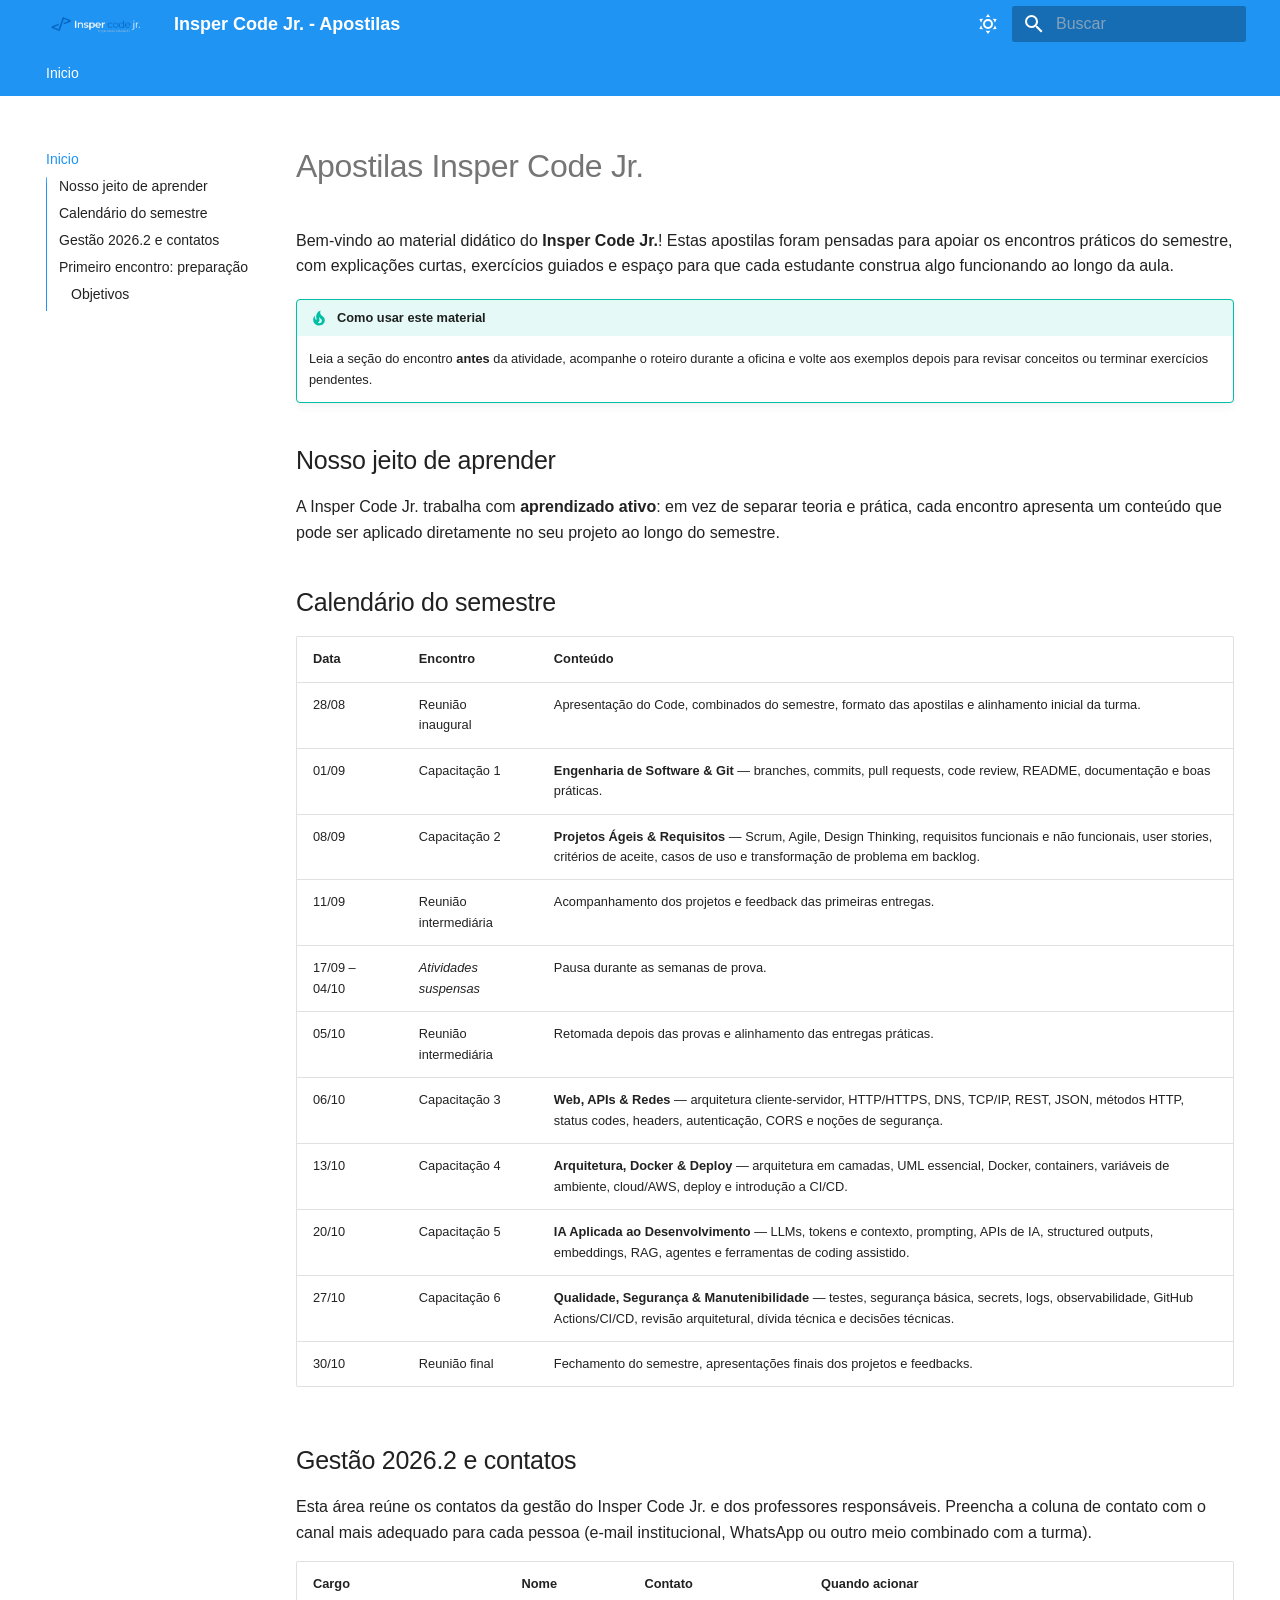
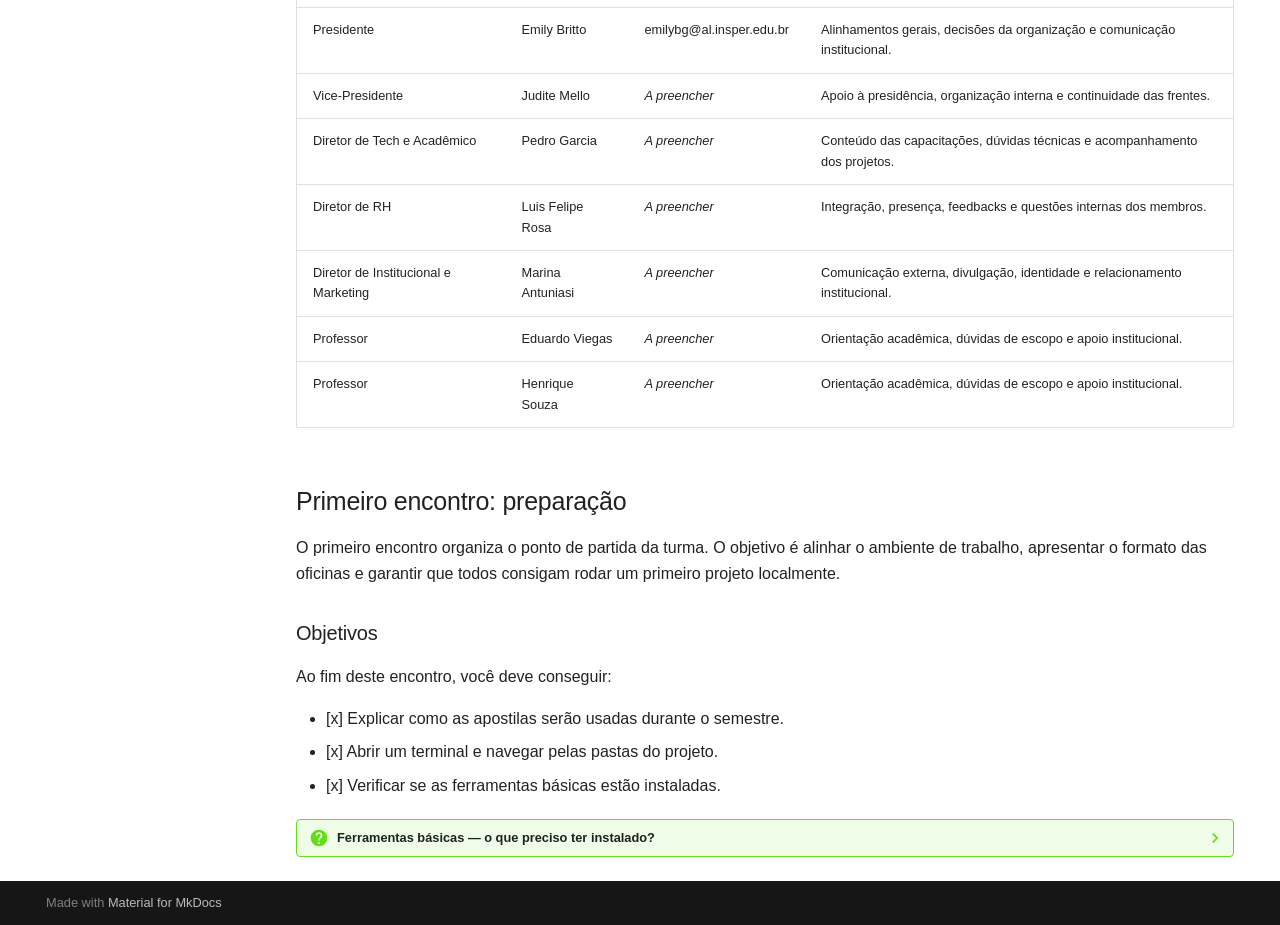
==== index.html @ 1bee0256 "Deployed c35a4f6 with MkDocs version: 1.6.1" ====
<!doctype html>
<html lang="pt" class="no-js">
  <head>
    
      <meta charset="utf-8">
      <meta name="viewport" content="width=device-width,initial-scale=1">
      
        <meta name="description" content="Material didatico para os encontros da Insper Code Jr.">
      
      
        <meta name="author" content="Insper Code Jr.">
      
      
      
      
      
        
      
      
      <link rel="icon" href="img/favicon.ico">
      <meta name="generator" content="mkdocs-1.6.1, mkdocs-material-9.7.7">
    
    
      
        <title>Insper Code Jr. - Apostilas</title>
      
    
    
      <link rel="stylesheet" href="assets/stylesheets/main.ec1eaa64.min.css">
      
        
        <link rel="stylesheet" href="assets/stylesheets/palette.ab4e12ef.min.css">
      
      


    
    
      
    
    
      
    
    
    <script>__md_scope=new URL(".",location),__md_hash=e=>[...e].reduce(((e,_)=>(e<<5)-e+_.charCodeAt(0)),0),__md_get=(e,_=localStorage,t=__md_scope)=>JSON.parse(_.getItem(t.pathname+"."+e)),__md_set=(e,_,t=localStorage,a=__md_scope)=>{try{t.setItem(a.pathname+"."+e,JSON.stringify(_))}catch(e){}}</script>
    
      

    
    
  </head>
  
  
    
    
      
    
    
    
    
    <body dir="ltr" data-md-color-scheme="default" data-md-color-primary="blue" data-md-color-accent="blue">
  
    
    <input class="md-toggle" data-md-toggle="drawer" type="checkbox" id="__drawer" autocomplete="off">
    <input class="md-toggle" data-md-toggle="search" type="checkbox" id="__search" autocomplete="off">
    <label class="md-overlay" for="__drawer"></label>
    <div data-md-component="skip">
      
        
        <a href="#apostilas-insper-code-jr" class="md-skip">
          Pular para conteúdo
        </a>
      
    </div>
    <div data-md-component="announce">
      
    </div>
    
    
      

<header class="md-header" data-md-component="header">
  <nav class="md-header__inner md-grid" aria-label="Cabeçalho">
    <a href="." title="Insper Code Jr. - Apostilas" class="md-header__button md-logo" aria-label="Insper Code Jr. - Apostilas" data-md-component="logo">
      
  <img src="img/back.png" alt="logo">

    </a>
    <label class="md-header__button md-icon" for="__drawer">
      
      <svg xmlns="http://www.w3.org/2000/svg" viewBox="0 0 24 24"><path d="M3 6h18v2H3zm0 5h18v2H3zm0 5h18v2H3z"/></svg>
    </label>
    <div class="md-header__title" data-md-component="header-title">
      <div class="md-header__ellipsis">
        <div class="md-header__topic">
          <span class="md-ellipsis">
            Insper Code Jr. - Apostilas
          </span>
        </div>
        <div class="md-header__topic" data-md-component="header-topic">
          <span class="md-ellipsis">
            
              Inicio
            
          </span>
        </div>
      </div>
    </div>
    
      
        <form class="md-header__option" data-md-component="palette">
  
    
    
    
    <input class="md-option" data-md-color-media="" data-md-color-scheme="default" data-md-color-primary="blue" data-md-color-accent="blue"  aria-label="Mudar para modo escuro"  type="radio" name="__palette" id="__palette_0">
    
      <label class="md-header__button md-icon" title="Mudar para modo escuro" for="__palette_1" hidden>
        <svg xmlns="http://www.w3.org/2000/svg" viewBox="0 0 24 24"><path d="M12 7a5 5 0 0 1 5 5 5 5 0 0 1-5 5 5 5 0 0 1-5-5 5 5 0 0 1 5-5m0 2a3 3 0 0 0-3 3 3 3 0 0 0 3 3 3 3 0 0 0 3-3 3 3 0 0 0-3-3m0-7 2.39 3.42C13.65 5.15 12.84 5 12 5s-1.65.15-2.39.42zM3.34 7l4.16-.35A7.2 7.2 0 0 0 5.94 8.5c-.44.74-.69 1.5-.83 2.29zm.02 10 1.76-3.77a7.131 7.131 0 0 0 2.38 4.14zM20.65 7l-1.77 3.79a7.02 7.02 0 0 0-2.38-4.15zm-.01 10-4.14.36c.59-.51 1.12-1.14 1.54-1.86.42-.73.69-1.5.83-2.29zM12 22l-2.41-3.44c.74.27 1.55.44 2.41.44.82 0 1.63-.17 2.37-.44z"/></svg>
      </label>
    
  
    
    
    
    <input class="md-option" data-md-color-media="" data-md-color-scheme="slate" data-md-color-primary="blue" data-md-color-accent="blue"  aria-label="Mudar para modo claro"  type="radio" name="__palette" id="__palette_1">
    
      <label class="md-header__button md-icon" title="Mudar para modo claro" for="__palette_0" hidden>
        <svg xmlns="http://www.w3.org/2000/svg" viewBox="0 0 24 24"><path d="m17.75 4.09-2.53 1.94.91 3.06-2.63-1.81-2.63 1.81.91-3.06-2.53-1.94L12.44 4l1.06-3 1.06 3zm3.5 6.91-1.64 1.25.59 1.98-1.7-1.17-1.7 1.17.59-1.98L15.75 11l2.06-.05L18.5 9l.69 1.95zm-2.28 4.95c.83-.08 1.72 1.1 1.19 1.85-.32.45-.66.87-1.08 1.27C15.17 23 8.84 23 4.94 19.07c-3.91-3.9-3.91-10.24 0-14.14.4-.4.82-.76 1.27-1.08.75-.53 1.93.36 1.85 1.19-.27 2.86.69 5.83 2.89 8.02a9.96 9.96 0 0 0 8.02 2.89m-1.64 2.02a12.08 12.08 0 0 1-7.8-3.47c-2.17-2.19-3.33-5-3.49-7.82-2.81 3.14-2.7 7.96.31 10.98 3.02 3.01 7.84 3.12 10.98.31"/></svg>
      </label>
    
  
</form>
      
    
    
      <script>var palette=__md_get("__palette");if(palette&&palette.color){if("(prefers-color-scheme)"===palette.color.media){var media=matchMedia("(prefers-color-scheme: light)"),input=document.querySelector(media.matches?"[data-md-color-media='(prefers-color-scheme: light)']":"[data-md-color-media='(prefers-color-scheme: dark)']");palette.color.media=input.getAttribute("data-md-color-media"),palette.color.scheme=input.getAttribute("data-md-color-scheme"),palette.color.primary=input.getAttribute("data-md-color-primary"),palette.color.accent=input.getAttribute("data-md-color-accent")}for(var[key,value]of Object.entries(palette.color))document.body.setAttribute("data-md-color-"+key,value)}</script>
    
    
    
      
      
        <label class="md-header__button md-icon" for="__search">
          
          <svg xmlns="http://www.w3.org/2000/svg" viewBox="0 0 24 24"><path d="M9.5 3A6.5 6.5 0 0 1 16 9.5c0 1.61-.59 3.09-1.56 4.23l.27.27h.79l5 5-1.5 1.5-5-5v-.79l-.27-.27A6.52 6.52 0 0 1 9.5 16 6.5 6.5 0 0 1 3 9.5 6.5 6.5 0 0 1 9.5 3m0 2C7 5 5 7 5 9.5S7 14 9.5 14 14 12 14 9.5 12 5 9.5 5"/></svg>
        </label>
        <div class="md-search" data-md-component="search" role="dialog">
  <label class="md-search__overlay" for="__search"></label>
  <div class="md-search__inner" role="search">
    <form class="md-search__form" name="search">
      <input type="text" class="md-search__input" name="query" aria-label="Buscar" placeholder="Buscar" autocapitalize="off" autocorrect="off" autocomplete="off" spellcheck="false" data-md-component="search-query" required>
      <label class="md-search__icon md-icon" for="__search">
        
        <svg xmlns="http://www.w3.org/2000/svg" viewBox="0 0 24 24"><path d="M9.5 3A6.5 6.5 0 0 1 16 9.5c0 1.61-.59 3.09-1.56 4.23l.27.27h.79l5 5-1.5 1.5-5-5v-.79l-.27-.27A6.52 6.52 0 0 1 9.5 16 6.5 6.5 0 0 1 3 9.5 6.5 6.5 0 0 1 9.5 3m0 2C7 5 5 7 5 9.5S7 14 9.5 14 14 12 14 9.5 12 5 9.5 5"/></svg>
        
        <svg xmlns="http://www.w3.org/2000/svg" viewBox="0 0 24 24"><path d="M20 11v2H8l5.5 5.5-1.42 1.42L4.16 12l7.92-7.92L13.5 5.5 8 11z"/></svg>
      </label>
      <nav class="md-search__options" aria-label="Pesquisar">
        
        <button type="reset" class="md-search__icon md-icon" title="Limpar" aria-label="Limpar" tabindex="-1">
          
          <svg xmlns="http://www.w3.org/2000/svg" viewBox="0 0 24 24"><path d="M19 6.41 17.59 5 12 10.59 6.41 5 5 6.41 10.59 12 5 17.59 6.41 19 12 13.41 17.59 19 19 17.59 13.41 12z"/></svg>
        </button>
      </nav>
      
        <div class="md-search__suggest" data-md-component="search-suggest"></div>
      
    </form>
    <div class="md-search__output">
      <div class="md-search__scrollwrap" tabindex="0" data-md-scrollfix>
        <div class="md-search-result" data-md-component="search-result">
          <div class="md-search-result__meta">
            Inicializando busca
          </div>
          <ol class="md-search-result__list" role="presentation"></ol>
        </div>
      </div>
    </div>
  </div>
</div>
      
    
    
  </nav>
  
</header>
    
    <div class="md-container" data-md-component="container">
      
      
        
          
            
<nav class="md-tabs" aria-label="Abas" data-md-component="tabs">
  <div class="md-grid">
    <ul class="md-tabs__list">
      
        
  
  
  
    
  
  
    <li class="md-tabs__item md-tabs__item--active">
      <a href="." class="md-tabs__link">
        
  
  
    
  
  Inicio

      </a>
    </li>
  

      
    </ul>
  </div>
</nav>
          
        
      
      <main class="md-main" data-md-component="main">
        <div class="md-main__inner md-grid">
          
            
              
              <div class="md-sidebar md-sidebar--primary" data-md-component="sidebar" data-md-type="navigation" >
                <div class="md-sidebar__scrollwrap">
                  <div class="md-sidebar__inner">
                    


  


  

<nav class="md-nav md-nav--primary md-nav--lifted md-nav--integrated" aria-label="Navegação" data-md-level="0">
  <label class="md-nav__title" for="__drawer">
    <a href="." title="Insper Code Jr. - Apostilas" class="md-nav__button md-logo" aria-label="Insper Code Jr. - Apostilas" data-md-component="logo">
      
  <img src="img/back.png" alt="logo">

    </a>
    Insper Code Jr. - Apostilas
  </label>
  
  <ul class="md-nav__list" data-md-scrollfix>
    
      
      
  
  
    
  
  
  
    <li class="md-nav__item md-nav__item--active">
      
      <input class="md-nav__toggle md-toggle" type="checkbox" id="__toc">
      
      
        
      
      
        <label class="md-nav__link md-nav__link--active" for="__toc">
          
  
  
  <span class="md-ellipsis">
    
  
    Inicio
  

    
  </span>
  
  

          <span class="md-nav__icon md-icon"></span>
        </label>
      
      <a href="." class="md-nav__link md-nav__link--active">
        
  
  
  <span class="md-ellipsis">
    
  
    Inicio
  

    
  </span>
  
  

      </a>
      
        

<nav class="md-nav md-nav--secondary" aria-label="Índice">
  
  
  
    
  
  
    <label class="md-nav__title" for="__toc">
      <span class="md-nav__icon md-icon"></span>
      Índice
    </label>
    <ul class="md-nav__list" data-md-component="toc" data-md-scrollfix>
      
        <li class="md-nav__item">
  <a href="#nosso-jeito-de-aprender" class="md-nav__link">
    <span class="md-ellipsis">
      
        Nosso jeito de aprender
      
    </span>
  </a>
  
</li>
      
        <li class="md-nav__item">
  <a href="#calendario-do-semestre" class="md-nav__link">
    <span class="md-ellipsis">
      
        Calendário do semestre
      
    </span>
  </a>
  
</li>
      
        <li class="md-nav__item">
  <a href="#gestao-20262-e-contatos" class="md-nav__link">
    <span class="md-ellipsis">
      
        Gestão 2026.2 e contatos
      
    </span>
  </a>
  
</li>
      
        <li class="md-nav__item">
  <a href="#primeiro-encontro-preparacao" class="md-nav__link">
    <span class="md-ellipsis">
      
        Primeiro encontro: preparação
      
    </span>
  </a>
  
    <nav class="md-nav" aria-label="Primeiro encontro: preparação">
      <ul class="md-nav__list">
        
          <li class="md-nav__item">
  <a href="#objetivos" class="md-nav__link">
    <span class="md-ellipsis">
      
        Objetivos
      
    </span>
  </a>
  
</li>
        
      </ul>
    </nav>
  
</li>
      
    </ul>
  
</nav>
      
    </li>
  

    
  </ul>
</nav>
                  </div>
                </div>
              </div>
            
            
          
          
            <div class="md-content" data-md-component="content">
              
              <article class="md-content__inner md-typeset">
                
                  



<h1 id="apostilas-insper-code-jr">Apostilas Insper Code Jr.<a class="headerlink" href="#apostilas-insper-code-jr" title="Permanent link">&para;</a></h1>
<p>Bem-vindo ao material didático do <strong>Insper Code Jr.</strong>! Estas apostilas foram
pensadas para apoiar os encontros práticos do semestre, com explicações
curtas, exercícios guiados e espaço para que cada estudante construa algo
funcionando ao longo da aula.</p>
<div class="admonition tip">
<p class="admonition-title">Como usar este material</p>
<p>Leia a seção do encontro <strong>antes</strong> da atividade, acompanhe o roteiro
durante a oficina e volte aos exemplos depois para revisar conceitos ou
terminar exercícios pendentes.</p>
</div>
<h2 id="nosso-jeito-de-aprender">Nosso jeito de aprender<a class="headerlink" href="#nosso-jeito-de-aprender" title="Permanent link">&para;</a></h2>
<p>A Insper Code Jr. trabalha com <strong>aprendizado ativo</strong>: em vez de separar
teoria e prática, cada encontro apresenta um conteúdo que pode ser aplicado
diretamente no seu projeto ao longo do semestre.</p>
<h2 id="calendario-do-semestre">Calendário do semestre<a class="headerlink" href="#calendario-do-semestre" title="Permanent link">&para;</a></h2>
<table>
<thead>
<tr>
<th>Data</th>
<th>Encontro</th>
<th>Conteúdo</th>
</tr>
</thead>
<tbody>
<tr>
<td>28/08</td>
<td>Reunião inaugural</td>
<td>Apresentação do Code, combinados do semestre, formato das apostilas e alinhamento inicial da turma.</td>
</tr>
<tr>
<td>01/09</td>
<td>Capacitação 1</td>
<td><strong>Engenharia de Software &amp; Git</strong> — branches, commits, pull requests, code review, README, documentação e boas práticas.</td>
</tr>
<tr>
<td>08/09</td>
<td>Capacitação 2</td>
<td><strong>Projetos Ágeis &amp; Requisitos</strong> — Scrum, Agile, Design Thinking, requisitos funcionais e não funcionais, user stories, critérios de aceite, casos de uso e transformação de problema em backlog.</td>
</tr>
<tr>
<td>11/09</td>
<td>Reunião intermediária</td>
<td>Acompanhamento dos projetos e feedback das primeiras entregas.</td>
</tr>
<tr>
<td>17/09 – 04/10</td>
<td><em>Atividades suspensas</em></td>
<td>Pausa durante as semanas de prova.</td>
</tr>
<tr>
<td>05/10</td>
<td>Reunião intermediária</td>
<td>Retomada depois das provas e alinhamento das entregas práticas.</td>
</tr>
<tr>
<td>06/10</td>
<td>Capacitação 3</td>
<td><strong>Web, APIs &amp; Redes</strong> — arquitetura cliente-servidor, HTTP/HTTPS, DNS, TCP/IP, REST, JSON, métodos HTTP, status codes, headers, autenticação, CORS e noções de segurança.</td>
</tr>
<tr>
<td>13/10</td>
<td>Capacitação 4</td>
<td><strong>Arquitetura, Docker &amp; Deploy</strong> — arquitetura em camadas, UML essencial, Docker, containers, variáveis de ambiente, cloud/AWS, deploy e introdução a CI/CD.</td>
</tr>
<tr>
<td>20/10</td>
<td>Capacitação 5</td>
<td><strong>IA Aplicada ao Desenvolvimento</strong> — LLMs, tokens e contexto, prompting, APIs de IA, structured outputs, embeddings, RAG, agentes e ferramentas de coding assistido.</td>
</tr>
<tr>
<td>27/10</td>
<td>Capacitação 6</td>
<td><strong>Qualidade, Segurança &amp; Manutenibilidade</strong> — testes, segurança básica, secrets, logs, observabilidade, GitHub Actions/CI/CD, revisão arquitetural, dívida técnica e decisões técnicas.</td>
</tr>
<tr>
<td>30/10</td>
<td>Reunião final</td>
<td>Fechamento do semestre, apresentações finais dos projetos e feedbacks.</td>
</tr>
</tbody>
</table>
<h2 id="gestao-20262-e-contatos">Gestão 2026.2 e contatos<a class="headerlink" href="#gestao-20262-e-contatos" title="Permanent link">&para;</a></h2>
<p>Esta área reúne os contatos da gestão do Insper Code Jr. e dos professores
responsáveis. Preencha a coluna de contato com o canal mais adequado para
cada pessoa (e-mail institucional, WhatsApp ou outro meio combinado com a
turma).</p>
<table>
<thead>
<tr>
<th>Cargo</th>
<th>Nome</th>
<th>Contato</th>
<th>Quando acionar</th>
</tr>
</thead>
<tbody>
<tr>
<td>Presidente</td>
<td>Emily Britto</td>
<td>emilybg@al.insper.edu.br</td>
<td>Alinhamentos gerais, decisões da organização e comunicação institucional.</td>
</tr>
<tr>
<td>Vice-Presidente</td>
<td>Judite Mello</td>
<td><em>A preencher</em></td>
<td>Apoio à presidência, organização interna e continuidade das frentes.</td>
</tr>
<tr>
<td>Diretor de Tech e Acadêmico</td>
<td>Pedro Garcia</td>
<td><em>A preencher</em></td>
<td>Conteúdo das capacitações, dúvidas técnicas e acompanhamento dos projetos.</td>
</tr>
<tr>
<td>Diretor de RH</td>
<td>Luis Felipe Rosa</td>
<td><em>A preencher</em></td>
<td>Integração, presença, feedbacks e questões internas dos membros.</td>
</tr>
<tr>
<td>Diretor de Institucional e Marketing</td>
<td>Marina Antuniasi</td>
<td><em>A preencher</em></td>
<td>Comunicação externa, divulgação, identidade e relacionamento institucional.</td>
</tr>
<tr>
<td>Professor</td>
<td>Eduardo Viegas</td>
<td><em>A preencher</em></td>
<td>Orientação acadêmica, dúvidas de escopo e apoio institucional.</td>
</tr>
<tr>
<td>Professor</td>
<td>Henrique Souza</td>
<td><em>A preencher</em></td>
<td>Orientação acadêmica, dúvidas de escopo e apoio institucional.</td>
</tr>
</tbody>
</table>
<h2 id="primeiro-encontro-preparacao">Primeiro encontro: preparação<a class="headerlink" href="#primeiro-encontro-preparacao" title="Permanent link">&para;</a></h2>
<p>O primeiro encontro organiza o ponto de partida da turma. O objetivo é
alinhar o ambiente de trabalho, apresentar o formato das oficinas e garantir
que todos consigam rodar um primeiro projeto localmente.</p>
<h3 id="objetivos">Objetivos<a class="headerlink" href="#objetivos" title="Permanent link">&para;</a></h3>
<p>Ao fim deste encontro, você deve conseguir:</p>
<ul>
<li>[x] Explicar como as apostilas serão usadas durante o semestre.</li>
<li>[x] Abrir um terminal e navegar pelas pastas do projeto.</li>
<li>[x] Verificar se as ferramentas básicas estão instaladas.</li>
</ul>
<details class="question">
<summary>Ferramentas básicas — o que preciso ter instalado?</summary>
<ul>
<li><strong>Git</strong> — controle de versão</li>
<li><strong>VS Code</strong> (ou editor de sua preferência)</li>
<li><strong>Python 3</strong> ou <strong>Node.js</strong>, dependendo do projeto do encontro</li>
<li>Uma conta ativa no <strong>GitHub</strong></li>
</ul>
<p>Se tiver dúvidas em como instalar algo, procure a diretoria de Tech durante o encontro.</p>
</details>












                
              </article>
            </div>
          
          
<script>var target=document.getElementById(location.hash.slice(1));target&&target.name&&(target.checked=target.name.startsWith("__tabbed_"))</script>
        </div>
        
          <button type="button" class="md-top md-icon" data-md-component="top" hidden>
  
  <svg xmlns="http://www.w3.org/2000/svg" viewBox="0 0 24 24"><path d="M13 20h-2V8l-5.5 5.5-1.42-1.42L12 4.16l7.92 7.92-1.42 1.42L13 8z"/></svg>
  Voltar para o topo
</button>
        
      </main>
      
        <footer class="md-footer">
  
    
  
  <div class="md-footer-meta md-typeset">
    <div class="md-footer-meta__inner md-grid">
      <div class="md-copyright">
  
  
    Made with
    <a href="https://squidfunk.github.io/mkdocs-material/" target="_blank" rel="noopener">
      Material for MkDocs
    </a>
  
</div>
      
    </div>
  </div>
</footer>
      
    </div>
    <div class="md-dialog" data-md-component="dialog">
      <div class="md-dialog__inner md-typeset"></div>
    </div>
    
    
    
      
      
      <script id="__config" type="application/json">{"annotate": null, "base": ".", "features": ["navigation.tabs", "navigation.sections", "navigation.top", "navigation.footer", "search.suggest", "search.highlight", "content.code.copy", "content.code.annotate", "toc.integrate"], "search": "assets/javascripts/workers/search.2c215733.min.js", "tags": null, "translations": {"clipboard.copied": "Copiado para \u00e1rea de transfer\u00eancia", "clipboard.copy": "Copiar para \u00e1rea de transfer\u00eancia", "search.result.more.one": "mais 1 nesta p\u00e1gina", "search.result.more.other": "# mais nesta p\u00e1gina", "search.result.none": "Nenhum documento encontrado", "search.result.one": "1 documento encontrado", "search.result.other": "# documentos encontrados", "search.result.placeholder": "Digite para iniciar a busca", "search.result.term.missing": "Ausente", "select.version": "Selecione a vers\u00e3o"}, "version": null}</script>
    
    
      <script src="assets/javascripts/bundle.d7400e89.min.js"></script>
      
    
  </body>
</html>
---- assets/stylesheets/main.ec1eaa64.min.css ----
@charset "UTF-8";html{-webkit-text-size-adjust:none;-moz-text-size-adjust:none;text-size-adjust:none;box-sizing:border-box}*,:after,:before{box-sizing:inherit}@media (prefers-reduced-motion){*,:after,:before{transition:none!important}}body{margin:0}a,button,input,label{-webkit-tap-highlight-color:transparent}a{color:inherit;text-decoration:none}hr{border:0;box-sizing:initial;display:block;height:.05rem;overflow:visible;padding:0}small{font-size:80%}sub,sup{line-height:1em}img{border-style:none}table{border-collapse:initial;border-spacing:0}td,th{font-weight:400;vertical-align:top}button{background:#0000;border:0;font-family:inherit;font-size:inherit;margin:0;padding:0}input{border:0;outline:none}:root{--md-primary-fg-color:#4051b5;--md-primary-fg-color--light:#5d6cc0;--md-primary-fg-color--dark:#303fa1;--md-primary-bg-color:#fff;--md-primary-bg-color--light:#ffffffb3;--md-accent-fg-color:#526cfe;--md-accent-fg-color--transparent:#526cfe1a;--md-accent-bg-color:#fff;--md-accent-bg-color--light:#ffffffb3}[data-md-color-scheme=default]{color-scheme:light}[data-md-color-scheme=default] img[src$="#gh-dark-mode-only"],[data-md-color-scheme=default] img[src$="#only-dark"]{display:none}:root,[data-md-color-scheme=default]{--md-hue:225deg;--md-default-fg-color:#000000de;--md-default-fg-color--light:#0000008a;--md-default-fg-color--lighter:#00000052;--md-default-fg-color--lightest:#00000012;--md-default-bg-color:#fff;--md-default-bg-color--light:#ffffffb3;--md-default-bg-color--lighter:#ffffff4d;--md-default-bg-color--lightest:#ffffff1f;--md-code-fg-color:#36464e;--md-code-bg-color:#f5f5f5;--md-code-bg-color--light:#f5f5f5b3;--md-code-bg-color--lighter:#f5f5f54d;--md-code-hl-color:#4287ff;--md-code-hl-color--light:#4287ff1a;--md-code-hl-number-color:#d52a2a;--md-code-hl-special-color:#db1457;--md-code-hl-function-color:#a846b9;--md-code-hl-constant-color:#6e59d9;--md-code-hl-keyword-color:#3f6ec6;--md-code-hl-string-color:#1c7d4d;--md-code-hl-name-color:var(--md-code-fg-color);--md-code-hl-operator-color:var(--md-default-fg-color--light);--md-code-hl-punctuation-color:var(--md-default-fg-color--light);--md-code-hl-comment-color:var(--md-default-fg-color--light);--md-code-hl-generic-color:var(--md-default-fg-color--light);--md-code-hl-variable-color:var(--md-default-fg-color--light);--md-typeset-color:var(--md-default-fg-color);--md-typeset-a-color:var(--md-primary-fg-color);--md-typeset-del-color:#f5503d26;--md-typeset-ins-color:#0bd57026;--md-typeset-kbd-color:#fafafa;--md-typeset-kbd-accent-color:#fff;--md-typeset-kbd-border-color:#b8b8b8;--md-typeset-mark-color:#ffff0080;--md-typeset-table-color:#0000001f;--md-typeset-table-color--light:rgba(0,0,0,.035);--md-admonition-fg-color:var(--md-default-fg-color);--md-admonition-bg-color:var(--md-default-bg-color);--md-warning-fg-color:#000000de;--md-warning-bg-color:#ff9;--md-footer-fg-color:#fff;--md-footer-fg-color--light:#ffffffb3;--md-footer-fg-color--lighter:#ffffff73;--md-footer-bg-color:#000000de;--md-footer-bg-color--dark:#00000052;--md-shadow-z1:0 0.2rem 0.5rem #0000000d,0 0 0.05rem #0000001a;--md-shadow-z2:0 0.2rem 0.5rem #0000001a,0 0 0.05rem #00000040;--md-shadow-z3:0 0.2rem 0.5rem #0003,0 0 0.05rem #00000059}.md-icon svg{fill:currentcolor;display:block;height:1.2rem;width:1.2rem}body{-webkit-font-smoothing:antialiased;-moz-osx-font-smoothing:grayscale;--md-text-font-family:var(--md-text-font,_),-apple-system,BlinkMacSystemFont,Helvetica,Arial,sans-serif;--md-code-font-family:var(--md-code-font,_),SFMono-Regular,Consolas,Menlo,monospace}aside,body,input{font-feature-settings:"kern","liga";color:var(--md-typeset-color);font-family:var(--md-text-font-family)}code,kbd,pre{font-feature-settings:"kern";font-family:var(--md-code-font-family)}:root{--md-typeset-table-sort-icon:url('data:image/svg+xml;charset=utf-8,<svg xmlns="http://www.w3.org/2000/svg" viewBox="0 0 24 24"><path d="m18 21-4-4h3V7h-3l4-4 4 4h-3v10h3M2 19v-2h10v2M2 13v-2h7v2M2 7V5h4v2z"/></svg>');--md-typeset-table-sort-icon--asc:url('data:image/svg+xml;charset=utf-8,<svg xmlns="http://www.w3.org/2000/svg" viewBox="0 0 24 24"><path d="M19 17h3l-4 4-4-4h3V3h2M2 17h10v2H2M6 5v2H2V5m0 6h7v2H2z"/></svg>');--md-typeset-table-sort-icon--desc:url('data:image/svg+xml;charset=utf-8,<svg xmlns="http://www.w3.org/2000/svg" viewBox="0 0 24 24"><path d="M19 7h3l-4-4-4 4h3v14h2M2 17h10v2H2M6 5v2H2V5m0 6h7v2H2z"/></svg>')}.md-typeset{-webkit-print-color-adjust:exact;color-adjust:exact;font-size:.8rem;line-height:1.6;overflow-wrap:break-word}@media print{.md-typeset{font-size:.68rem}}.md-typeset blockquote,.md-typeset dl,.md-typeset figure,.md-typeset ol,.md-typeset pre,.md-typeset ul{margin-bottom:1em;margin-top:1em}.md-typeset h1{color:var(--md-default-fg-color--light);font-size:2em;line-height:1.3;margin:0 0 1.25em}.md-typeset h1,.md-typeset h2{font-weight:300;letter-spacing:-.01em}.md-typeset h2{font-size:1.5625em;line-height:1.4;margin:1.6em 0 .64em}.md-typeset h3{font-size:1.25em;font-weight:400;letter-spacing:-.01em;line-height:1.5;margin:1.6em 0 .8em}.md-typeset h2+h3{margin-top:.8em}.md-typeset h4{font-weight:700;letter-spacing:-.01em;margin:1em 0}.md-typeset h5,.md-typeset h6{color:var(--md-default-fg-color--light);font-size:.8em;font-weight:700;letter-spacing:-.01em;margin:1.25em 0}.md-typeset h5{text-transform:uppercase}.md-typeset h5 code{text-transform:none}.md-typeset hr{border-bottom:.05rem solid var(--md-default-fg-color--lightest);display:flow-root;margin:1.5em 0}.md-typeset a{color:var(--md-typeset-a-color);word-break:break-word}.md-typeset a,.md-typeset a:before{transition:color 125ms}.md-typeset a:focus,.md-typeset a:hover{color:var(--md-accent-fg-color)}.md-typeset a:focus code,.md-typeset a:hover code{background-color:var(--md-accent-fg-color--transparent);color:var(--md-accent-fg-color)}.md-typeset a code{color:var(--md-typeset-a-color)}.md-typeset a.focus-visible{outline-color:var(--md-accent-fg-color);outline-offset:.2rem}.md-typeset code,.md-typeset kbd,.md-typeset pre{color:var(--md-code-fg-color);direction:ltr;font-variant-ligatures:none;transition:background-color 125ms}@media print{.md-typeset code,.md-typeset kbd,.md-typeset pre{white-space:pre-wrap}}.md-typeset code{background-color:var(--md-code-bg-color);border-radius:.1rem;-webkit-box-decoration-break:clone;box-decoration-break:clone;font-size:.85em;padding:0 .2941176471em;transition:color 125ms,background-color 125ms;word-break:break-word}.md-typeset code:not(.focus-visible){-webkit-tap-highlight-color:transparent;outline:none}.md-typeset pre{display:flow-root;line-height:1.4;position:relative}.md-typeset pre>code{-webkit-box-decoration-break:slice;box-decoration-break:slice;box-shadow:none;display:block;margin:0;outline-color:var(--md-accent-fg-color);overflow:auto;padding:.7720588235em 1.1764705882em;scrollbar-color:var(--md-default-fg-color--lighter) #0000;scrollbar-width:thin;touch-action:auto;word-break:normal}.md-typeset pre>code:hover{scrollbar-color:var(--md-accent-fg-color) #0000}.md-typeset pre>code::-webkit-scrollbar{height:.2rem;width:.2rem}.md-typeset pre>code::-webkit-scrollbar-thumb{background-color:var(--md-default-fg-color--lighter)}.md-typeset pre>code::-webkit-scrollbar-thumb:hover{background-color:var(--md-accent-fg-color)}.md-typeset kbd{background-color:var(--md-typeset-kbd-color);border-radius:.1rem;box-shadow:0 .1rem 0 .05rem var(--md-typeset-kbd-border-color),0 .1rem 0 var(--md-typeset-kbd-border-color),0 -.1rem .2rem var(--md-typeset-kbd-accent-color) inset;color:var(--md-default-fg-color);display:inline-block;font-size:.75em;padding:0 .6666666667em;vertical-align:text-top;word-break:break-word}.md-typeset mark{background-color:var(--md-typeset-mark-color);-webkit-box-decoration-break:clone;box-decoration-break:clone;color:inherit;word-break:break-word}.md-typeset abbr{cursor:help;text-decoration:none}.md-typeset [data-preview],.md-typeset abbr{border-bottom:.05rem dotted var(--md-default-fg-color--light)}.md-typeset small{opacity:.75}[dir=ltr] .md-typeset sub,[dir=ltr] .md-typeset sup{margin-left:.078125em}[dir=rtl] .md-typeset sub,[dir=rtl] .md-typeset sup{margin-right:.078125em}[dir=ltr] .md-typeset blockquote{padding-left:.6rem}[dir=rtl] .md-typeset blockquote{padding-right:.6rem}[dir=ltr] .md-typeset blockquote{border-left:.2rem solid var(--md-default-fg-color--lighter)}[dir=rtl] .md-typeset blockquote{border-right:.2rem solid var(--md-default-fg-color--lighter)}.md-typeset blockquote{color:var(--md-default-fg-color--light);margin-left:0;margin-right:0}.md-typeset ul{list-style-type:disc}.md-typeset ul[type]{list-style-type:revert-layer}[dir=ltr] .md-typeset ol,[dir=ltr] .md-typeset ul{margin-left:.625em}[dir=rtl] .md-typeset ol,[dir=rtl] .md-typeset ul{margin-right:.625em}.md-typeset ol,.md-typeset ul{padding:0}.md-typeset ol:not([hidden]),.md-typeset ul:not([hidden]){display:flow-root}.md-typeset ol ol,.md-typeset ul ol{list-style-type:lower-alpha}.md-typeset ol ol ol,.md-typeset ul ol ol{list-style-type:lower-roman}.md-typeset ol ol ol ol,.md-typeset ul ol ol ol{list-style-type:upper-alpha}.md-typeset ol ol ol ol ol,.md-typeset ul ol ol ol ol{list-style-type:upper-roman}.md-typeset ol[type],.md-typeset ul[type]{list-style-type:revert-layer}[dir=ltr] .md-typeset ol li,[dir=ltr] .md-typeset ul li{margin-left:1.25em}[dir=rtl] .md-typeset ol li,[dir=rtl] .md-typeset ul li{margin-right:1.25em}.md-typeset ol li,.md-typeset ul li{margin-bottom:.5em}.md-typeset ol li blockquote,.md-typeset ol li p,.md-typeset ul li blockquote,.md-typeset ul li p{margin:.5em 0}.md-typeset ol li:last-child,.md-typeset ul li:last-child{margin-bottom:0}[dir=ltr] .md-typeset ol li ol,[dir=ltr] .md-typeset ol li ul,[dir=ltr] .md-typeset ul li ol,[dir=ltr] .md-typeset ul li ul{margin-left:.625em}[dir=rtl] .md-typeset ol li ol,[dir=rtl] .md-typeset ol li ul,[dir=rtl] .md-typeset ul li ol,[dir=rtl] .md-typeset ul li ul{margin-right:.625em}.md-typeset ol li ol,.md-typeset ol li ul,.md-typeset ul li ol,.md-typeset ul li ul{margin-bottom:.5em;margin-top:.5em}[dir=ltr] .md-typeset dd{margin-left:1.875em}[dir=rtl] .md-typeset dd{margin-right:1.875em}.md-typeset dd{margin-bottom:1.5em;margin-top:1em}.md-typeset img,.md-typeset svg,.md-typeset video{height:auto;max-width:100%}.md-typeset img[align=left]{margin:1em 1em 1em 0}.md-typeset img[align=right]{margin:1em 0 1em 1em}.md-typeset img[align]:only-child{margin-top:0}.md-typeset figure{display:flow-root;margin:1em auto;max-width:100%;text-align:center;width:fit-content}.md-typeset figure img{display:block;margin:0 auto}.md-typeset figcaption{font-style:italic;margin:1em auto;max-width:24rem}.md-typeset iframe{max-width:100%}.md-typeset table:not([class]){background-color:var(--md-default-bg-color);border:.05rem solid var(--md-typeset-table-color);border-radius:.1rem;display:inline-block;font-size:.64rem;max-width:100%;overflow:auto;touch-action:auto}@media print{.md-typeset table:not([class]){display:table}}.md-typeset table:not([class])+*{margin-top:1.5em}.md-typeset table:not([class]) td>:first-child,.md-typeset table:not([class]) th>:first-child{margin-top:0}.md-typeset table:not([class]) td>:last-child,.md-typeset table:not([class]) th>:last-child{margin-bottom:0}.md-typeset table:not([class]) td:not([align]),.md-typeset table:not([class]) th:not([align]){text-align:left}[dir=rtl] .md-typeset table:not([class]) td:not([align]),[dir=rtl] .md-typeset table:not([class]) th:not([align]){text-align:right}.md-typeset table:not([class]) th{font-weight:700;min-width:5rem;padding:.9375em 1.25em;vertical-align:top}.md-typeset table:not([class]) td{border-top:.05rem solid var(--md-typeset-table-color);padding:.9375em 1.25em;vertical-align:top}.md-typeset table:not([class]) tbody tr{transition:background-color 125ms}.md-typeset table:not([class]) tbody tr:hover{background-color:var(--md-typeset-table-color--light);box-shadow:0 .05rem 0 var(--md-default-bg-color) inset}.md-typeset table:not([class]) a{word-break:normal}.md-typeset table th[role=columnheader]{cursor:pointer}[dir=ltr] .md-typeset table th[role=columnheader]:after{margin-left:.5em}[dir=rtl] .md-typeset table th[role=columnheader]:after{margin-right:.5em}.md-typeset table th[role=columnheader]:after{content:"";display:inline-block;height:1.2em;-webkit-mask-image:var(--md-typeset-table-sort-icon);mask-image:var(--md-typeset-table-sort-icon);-webkit-mask-repeat:no-repeat;mask-repeat:no-repeat;-webkit-mask-size:contain;mask-size:contain;transition:background-color 125ms;vertical-align:text-bottom;width:1.2em}.md-typeset table th[role=columnheader]:hover:after{background-color:var(--md-default-fg-color--lighter)}.md-typeset table th[role=columnheader][aria-sort=ascending]:after{background-color:var(--md-default-fg-color--light);-webkit-mask-image:var(--md-typeset-table-sort-icon--asc);mask-image:var(--md-typeset-table-sort-icon--asc)}.md-typeset table th[role=columnheader][aria-sort=descending]:after{background-color:var(--md-default-fg-color--light);-webkit-mask-image:var(--md-typeset-table-sort-icon--desc);mask-image:var(--md-typeset-table-sort-icon--desc)}.md-typeset__scrollwrap{margin:1em -.8rem;overflow-x:auto;touch-action:auto}.md-typeset__table{display:inline-block;margin-bottom:.5em;padding:0 .8rem}@media print{.md-typeset__table{display:block}}html .md-typeset__table table{display:table;margin:0;overflow:hidden;width:100%}@media screen and (max-width:44.984375em){.md-content__inner>pre{margin:1em -.8rem}.md-content__inner>pre code{border-radius:0}}.md-typeset .md-author{border-radius:100%;display:block;flex-shrink:0;height:1.6rem;overflow:hidden;position:relative;transition:color 125ms,transform 125ms;width:1.6rem}.md-typeset .md-author img{display:block}.md-typeset .md-author--more{background:var(--md-default-fg-color--lightest);color:var(--md-default-fg-color--lighter);font-size:.6rem;font-weight:700;line-height:1.6rem;text-align:center}.md-typeset .md-author--long{height:2.4rem;width:2.4rem}.md-typeset a.md-author{transform:scale(1)}.md-typeset a.md-author img{border-radius:100%;filter:grayscale(100%) opacity(75%);transition:filter 125ms}.md-typeset a.md-author:focus,.md-typeset a.md-author:hover{transform:scale(1.1);z-index:1}.md-typeset a.md-author:focus img,.md-typeset a.md-author:hover img{filter:grayscale(0)}.md-banner{background-color:var(--md-footer-bg-color);color:var(--md-footer-fg-color);overflow:auto}@media print{.md-banner{display:none}}.md-banner--warning{background-color:var(--md-warning-bg-color);color:var(--md-warning-fg-color)}.md-banner__inner{font-size:.7rem;margin:.6rem auto;padding:0 .8rem}[dir=ltr] .md-banner__button{float:right}[dir=rtl] .md-banner__button{float:left}.md-banner__button{color:inherit;cursor:pointer;transition:opacity .25s}.no-js .md-banner__button{display:none}.md-banner__button:hover{opacity:.7}html{font-size:125%;height:100%;overflow-x:hidden}@media screen and (min-width:100em){html{font-size:137.5%}}@media screen and (min-width:125em){html{font-size:150%}}body{background-color:var(--md-default-bg-color);display:flex;flex-direction:column;font-size:.5rem;min-height:100%;position:relative;width:100%}@media print{body{display:block}}@media screen and (max-width:59.984375em){body[data-md-scrolllock]{position:fixed}}.md-grid{margin-left:auto;margin-right:auto;max-width:61rem}.md-container{display:flex;flex-direction:column;flex-grow:1}@media print{.md-container{display:block}}.md-main{flex-grow:1}.md-main__inner{display:flex;height:100%;margin-top:1.5rem}.md-ellipsis{overflow:hidden;text-overflow:ellipsis}.md-toggle{display:none}.md-option{height:0;opacity:0;position:absolute;width:0}.md-option:checked+label:not([hidden]){display:block}.md-option.focus-visible+label{outline-color:var(--md-accent-fg-color);outline-style:auto}.md-skip{background-color:var(--md-default-fg-color);border-radius:.1rem;color:var(--md-default-bg-color);font-size:.64rem;margin:.5rem;opacity:0;outline-color:var(--md-accent-fg-color);padding:.3rem .5rem;position:fixed;transform:translateY(.4rem);z-index:-1}.md-skip:focus{opacity:1;transform:translateY(0);transition:transform .25s cubic-bezier(.4,0,.2,1),opacity 175ms 75ms;z-index:10}@page{margin:25mm}:root{--md-clipboard-icon:url('data:image/svg+xml;charset=utf-8,<svg xmlns="http://www.w3.org/2000/svg" viewBox="0 0 24 24"><path d="M19 21H8V7h11m0-2H8a2 2 0 0 0-2 2v14a2 2 0 0 0 2 2h11a2 2 0 0 0 2-2V7a2 2 0 0 0-2-2m-3-4H4a2 2 0 0 0-2 2v14h2V3h12z"/></svg>')}.md-clipboard{border-radius:.1rem;color:var(--md-default-fg-color--lightest);cursor:pointer;height:1.5em;outline-color:var(--md-accent-fg-color);outline-offset:.1rem;transition:color .25s;width:1.5em;z-index:1}@media print{.md-clipboard{display:none}}.md-clipboard:not(.focus-visible){-webkit-tap-highlight-color:transparent;outline:none}:hover>.md-clipboard{color:var(--md-default-fg-color--light)}.md-clipboard:focus,.md-clipboard:hover{color:var(--md-accent-fg-color)}.md-clipboard:after{background-color:currentcolor;content:"";display:block;height:1.125em;margin:0 auto;-webkit-mask-image:var(--md-clipboard-icon);mask-image:var(--md-clipboard-icon);-webkit-mask-position:center;mask-position:center;-webkit-mask-repeat:no-repeat;mask-repeat:no-repeat;-webkit-mask-size:contain;mask-size:contain;width:1.125em}.md-clipboard--inline{cursor:pointer}.md-clipboard--inline code{transition:color .25s,background-color .25s}.md-clipboard--inline:focus code,.md-clipboard--inline:hover code{background-color:var(--md-accent-fg-color--transparent);color:var(--md-accent-fg-color)}:root{--md-code-select-icon:url('data:image/svg+xml;charset=utf-8,<svg xmlns="http://www.w3.org/2000/svg" viewBox="0 0 24 24"><path d="M19 19h-4v2h4c1.1 0 2-.9 2-2v-4h-2m0-12h-4v2h4v4h2V5c0-1.1-.9-2-2-2M5 5h4V3H5c-1.1 0-2 .9-2 2v4h2m0 6H3v4c0 1.1.9 2 2 2h4v-2H5zm2-4h2v2H7zm4 0h2v2h-2zm4 0h2v2h-2zM7 7h2v2H7zm4 0h2v2h-2zm4 0h2v2h-2zm-8 8h2v2H7zm4 0h2v2h-2zm4 0h2v2h-2z"/></svg>');--md-code-copy-icon:url('data:image/svg+xml;charset=utf-8,<svg xmlns="http://www.w3.org/2000/svg" viewBox="0 0 24 24"><path d="M19 21H8V7h11m0-2H8a2 2 0 0 0-2 2v14a2 2 0 0 0 2 2h11a2 2 0 0 0 2-2V7a2 2 0 0 0-2-2m-3-4H4a2 2 0 0 0-2 2v14h2V3h12z"/></svg>')}.md-typeset .md-code__content{display:grid}.md-code__nav{background-color:var(--md-code-bg-color--lighter);border-radius:.1rem;display:flex;gap:.2rem;padding:.2rem;position:absolute;right:.25em;top:.25em;transition:background-color .25s;z-index:1}:hover>.md-code__nav{background-color:var(--md-code-bg-color--light)}.md-code__button{color:var(--md-default-fg-color--lightest);cursor:pointer;display:block;height:1.5em;outline-color:var(--md-accent-fg-color);outline-offset:.1rem;transition:color .25s;width:1.5em}:hover>*>.md-code__button{color:var(--md-default-fg-color--light)}.md-code__button.focus-visible,.md-code__button:hover{color:var(--md-accent-fg-color)}.md-code__button--active{color:var(--md-default-fg-color)!important}.md-code__button:after{background-color:currentcolor;content:"";display:block;height:1.125em;margin:0 auto;-webkit-mask-position:center;mask-position:center;-webkit-mask-repeat:no-repeat;mask-repeat:no-repeat;-webkit-mask-size:contain;mask-size:contain;width:1.125em}.md-code__button[data-md-type=select]:after{-webkit-mask-image:var(--md-code-select-icon);mask-image:var(--md-code-select-icon)}.md-code__button[data-md-type=copy]:after{-webkit-mask-image:var(--md-code-copy-icon);mask-image:var(--md-code-copy-icon)}@keyframes consent{0%{opacity:0;transform:translateY(100%)}to{opacity:1;transform:translateY(0)}}@keyframes overlay{0%{opacity:0}to{opacity:1}}.md-consent__overlay{animation:overlay .25s both;-webkit-backdrop-filter:blur(.1rem);backdrop-filter:blur(.1rem);background-color:#0000008a;height:100%;opacity:1;position:fixed;top:0;width:100%;z-index:5}.md-consent__inner{animation:consent .5s cubic-bezier(.1,.7,.1,1) both;background-color:var(--md-default-bg-color);border:0;border-radius:.1rem;bottom:0;box-shadow:0 0 .2rem #0000001a,0 .2rem .4rem #0003;max-height:100%;overflow:auto;padding:0;position:fixed;width:100%;z-index:5}.md-consent__form{padding:.8rem}.md-consent__settings{display:none;margin:1em 0}input:checked+.md-consent__settings{display:block}.md-consent__controls{margin-bottom:.8rem}.md-typeset .md-consent__controls .md-button{display:inline}@media screen and (max-width:44.984375em){.md-typeset .md-consent__controls .md-button{display:block;margin-top:.4rem;text-align:center;width:100%}}.md-consent label{cursor:pointer}.md-content{flex-grow:1;min-width:0}.md-content__inner{margin:0 .8rem 1.2rem;padding-top:.6rem}@media screen and (min-width:76.25em){[dir=ltr] .md-sidebar--primary:not([hidden])~.md-content>.md-content__inner{margin-left:1.2rem}[dir=ltr] .md-sidebar--secondary:not([hidden])~.md-content>.md-content__inner,[dir=rtl] .md-sidebar--primary:not([hidden])~.md-content>.md-content__inner{margin-right:1.2rem}[dir=rtl] .md-sidebar--secondary:not([hidden])~.md-content>.md-content__inner{margin-left:1.2rem}}.md-content__inner:before{content:"";display:block;height:.4rem}.md-content__inner>:last-child{margin-bottom:0}[dir=ltr] .md-content__button{float:right}[dir=rtl] .md-content__button{float:left}[dir=ltr] .md-content__button{margin-left:.4rem}[dir=rtl] .md-content__button{margin-right:.4rem}.md-content__button{margin:.4rem 0;padding:0}@media print{.md-content__button{display:none}}.md-typeset .md-content__button{color:var(--md-default-fg-color--lighter)}.md-content__button svg{display:inline;vertical-align:top}[dir=rtl] .md-content__button svg{transform:scaleX(-1)}[dir=ltr] .md-dialog{right:.8rem}[dir=rtl] .md-dialog{left:.8rem}.md-dialog{background-color:var(--md-default-fg-color);border-radius:.1rem;bottom:.8rem;box-shadow:var(--md-shadow-z3);min-width:11.1rem;opacity:0;padding:.4rem .6rem;pointer-events:none;position:fixed;transform:translateY(100%);transition:transform 0ms .4s,opacity .4s;z-index:4}@media print{.md-dialog{display:none}}.md-dialog--active{opacity:1;pointer-events:auto;transform:translateY(0);transition:transform .4s cubic-bezier(.075,.85,.175,1),opacity .4s}.md-dialog__inner{color:var(--md-default-bg-color);font-size:.7rem}.md-feedback{margin:2em 0 1em;text-align:center}.md-feedback fieldset{border:none;margin:0;padding:0}.md-feedback__title{font-weight:700;margin:1em auto}.md-feedback__inner{position:relative}.md-feedback__list{display:flex;flex-wrap:wrap;place-content:baseline center;position:relative}.md-feedback__list:hover .md-icon:not(:disabled){color:var(--md-default-fg-color--lighter)}:disabled .md-feedback__list{min-height:1.8rem}.md-feedback__icon{color:var(--md-default-fg-color--light);cursor:pointer;flex-shrink:0;margin:0 .1rem;transition:color 125ms}.md-feedback__icon:not(:disabled).md-icon:hover{color:var(--md-accent-fg-color)}.md-feedback__icon:disabled{color:var(--md-default-fg-color--lightest);pointer-events:none}.md-feedback__note{opacity:0;position:relative;transform:translateY(.4rem);transition:transform .4s cubic-bezier(.1,.7,.1,1),opacity .15s}.md-feedback__note>*{margin:0 auto;max-width:16rem}:disabled .md-feedback__note{opacity:1;transform:translateY(0)}@media print{.md-feedback{display:none}}.md-footer{background-color:var(--md-footer-bg-color);color:var(--md-footer-fg-color)}@media print{.md-footer{display:none}}.md-footer__inner{justify-content:space-between;overflow:auto;padding:.2rem}.md-footer__inner:not([hidden]){display:flex}.md-footer__link{align-items:end;display:flex;flex-grow:0.01;margin-bottom:.4rem;margin-top:1rem;max-width:100%;outline-color:var(--md-accent-fg-color);overflow:hidden;transition:opacity .25s}.md-footer__link:focus,.md-footer__link:hover{opacity:.7}[dir=rtl] .md-footer__link svg{transform:scaleX(-1)}@media screen and (max-width:44.984375em){.md-footer__link--prev{flex-shrink:0}.md-footer__link--prev .md-footer__title{display:none}}[dir=ltr] .md-footer__link--next{margin-left:auto}[dir=rtl] .md-footer__link--next{margin-right:auto}.md-footer__link--next{text-align:right}[dir=rtl] .md-footer__link--next{text-align:left}.md-footer__title{flex-grow:1;font-size:.9rem;margin-bottom:.7rem;max-width:calc(100% - 2.4rem);padding:0 1rem;white-space:nowrap}.md-footer__button{margin:.2rem;padding:.4rem}.md-footer__direction{font-size:.64rem;opacity:.7}.md-footer-meta{background-color:var(--md-footer-bg-color--dark)}.md-footer-meta__inner{display:flex;flex-wrap:wrap;justify-content:space-between;padding:.2rem}html .md-footer-meta.md-typeset a{color:var(--md-footer-fg-color--light)}html .md-footer-meta.md-typeset a:focus,html .md-footer-meta.md-typeset a:hover{color:var(--md-footer-fg-color)}.md-copyright{color:var(--md-footer-fg-color--lighter);font-size:.64rem;margin:auto .6rem;padding:.4rem 0;width:100%}@media screen and (min-width:45em){.md-copyright{width:auto}}.md-copyright__highlight{color:var(--md-footer-fg-color--light)}.md-social{display:inline-flex;gap:.2rem;margin:0 .4rem;padding:.2rem 0 .6rem}@media screen and (min-width:45em){.md-social{padding:.6rem 0}}.md-social__link{display:inline-block;height:1.6rem;text-align:center;width:1.6rem}.md-social__link:before{line-height:1.9}.md-social__link svg{fill:currentcolor;max-height:.8rem;vertical-align:-25%}.md-typeset .md-button{border:.1rem solid;border-radius:.1rem;color:var(--md-primary-fg-color);cursor:pointer;display:inline-block;font-weight:700;padding:.625em 2em;transition:color 125ms,background-color 125ms,border-color 125ms}.md-typeset .md-button--primary{background-color:var(--md-primary-fg-color);border-color:var(--md-primary-fg-color);color:var(--md-primary-bg-color)}.md-typeset .md-button:focus,.md-typeset .md-button:hover{background-color:var(--md-accent-fg-color);border-color:var(--md-accent-fg-color);color:var(--md-accent-bg-color)}[dir=ltr] .md-typeset .md-input{border-top-left-radius:.1rem}[dir=ltr] .md-typeset .md-input,[dir=rtl] .md-typeset .md-input{border-top-right-radius:.1rem}[dir=rtl] .md-typeset .md-input{border-top-left-radius:.1rem}.md-typeset .md-input{border-bottom:.1rem solid var(--md-default-fg-color--lighter);box-shadow:var(--md-shadow-z1);font-size:.8rem;height:1.8rem;padding:0 .6rem;transition:border .25s,box-shadow .25s}.md-typeset .md-input:focus,.md-typeset .md-input:hover{border-bottom-color:var(--md-accent-fg-color);box-shadow:var(--md-shadow-z2)}.md-typeset .md-input--stretch{width:100%}.md-header{background-color:var(--md-primary-fg-color);box-shadow:0 0 .2rem #0000,0 .2rem .4rem #0000;color:var(--md-primary-bg-color);display:block;left:0;position:sticky;right:0;top:0;z-index:4}@media print{.md-header{display:none}}.md-header[hidden]{transform:translateY(-100%);transition:transform .25s cubic-bezier(.8,0,.6,1),box-shadow .25s}.md-header--shadow{box-shadow:0 0 .2rem #0000001a,0 .2rem .4rem #0003;transition:transform .25s cubic-bezier(.1,.7,.1,1),box-shadow .25s}.md-header__inner{align-items:center;display:flex;padding:0 .2rem}.md-header__button{color:currentcolor;cursor:pointer;margin:.2rem;outline-color:var(--md-accent-fg-color);padding:.4rem;position:relative;transition:opacity .25s;vertical-align:middle;z-index:1}.md-header__button:hover{opacity:.7}.md-header__button:not([hidden]){display:inline-block}.md-header__button:not(.focus-visible){-webkit-tap-highlight-color:transparent;outline:none}.md-header__button.md-logo{margin:.2rem;padding:.4rem}@media screen and (max-width:76.234375em){.md-header__button.md-logo{display:none}}.md-header__button.md-logo img,.md-header__button.md-logo svg{fill:currentcolor;display:block;height:1.2rem;width:auto}@media screen and (min-width:60em){.md-header__button[for=__search]{display:none}}.no-js .md-header__button[for=__search]{display:none}[dir=rtl] .md-header__button[for=__search] svg{transform:scaleX(-1)}@media screen and (min-width:76.25em){.md-header__button[for=__drawer]{display:none}}.md-header__topic{display:flex;max-width:100%;position:absolute;transition:transform .4s cubic-bezier(.1,.7,.1,1),opacity .15s;white-space:nowrap}.md-header__topic+.md-header__topic{opacity:0;pointer-events:none;transform:translateX(1.25rem);transition:transform .4s cubic-bezier(1,.7,.1,.1),opacity .15s;z-index:-1}[dir=rtl] .md-header__topic+.md-header__topic{transform:translateX(-1.25rem)}.md-header__topic:first-child{font-weight:700}[dir=ltr] .md-header__title{margin-left:1rem;margin-right:.4rem}[dir=rtl] .md-header__title{margin-left:.4rem;margin-right:1rem}.md-header__title{flex-grow:1;font-size:.9rem;height:2.4rem;line-height:2.4rem}.md-header__title--active .md-header__topic{opacity:0;pointer-events:none;transform:translateX(-1.25rem);transition:transform .4s cubic-bezier(1,.7,.1,.1),opacity .15s;z-index:-1}[dir=rtl] .md-header__title--active .md-header__topic{transform:translateX(1.25rem)}.md-header__title--active .md-header__topic+.md-header__topic{opacity:1;pointer-events:auto;transform:translateX(0);transition:transform .4s cubic-bezier(.1,.7,.1,1),opacity .15s;z-index:0}.md-header__title>.md-header__ellipsis{height:100%;position:relative;width:100%}.md-header__option{display:flex;flex-shrink:0;max-width:100%;transition:max-width 0ms .25s,opacity .25s .25s;white-space:nowrap}[data-md-toggle=search]:checked~.md-header .md-header__option{max-width:0;opacity:0;transition:max-width 0ms,opacity 0ms}.md-header__option>input{bottom:0}.md-header__source{display:none}@media screen and (min-width:60em){[dir=ltr] .md-header__source{margin-left:1rem}[dir=rtl] .md-header__source{margin-right:1rem}.md-header__source{display:block;max-width:11.7rem;width:11.7rem}}@media screen and (min-width:76.25em){[dir=ltr] .md-header__source{margin-left:1.4rem}[dir=rtl] .md-header__source{margin-right:1.4rem}}.md-meta{color:var(--md-default-fg-color--light);font-size:.7rem;line-height:1.3}.md-meta__list{display:inline-flex;flex-wrap:wrap;list-style:none;margin:0;padding:0}.md-meta__item:not(:last-child):after{content:"·";margin-left:.2rem;margin-right:.2rem}.md-meta__link{color:var(--md-typeset-a-color)}.md-meta__link:focus,.md-meta__link:hover{color:var(--md-accent-fg-color)}.md-draft{background-color:#ff1744;border-radius:.125em;color:#fff;display:inline-block;font-weight:700;padding-left:.5714285714em;padding-right:.5714285714em}:root{--md-nav-icon--prev:url('data:image/svg+xml;charset=utf-8,<svg xmlns="http://www.w3.org/2000/svg" viewBox="0 0 24 24"><path d="M20 11v2H8l5.5 5.5-1.42 1.42L4.16 12l7.92-7.92L13.5 5.5 8 11z"/></svg>');--md-nav-icon--next:url('data:image/svg+xml;charset=utf-8,<svg xmlns="http://www.w3.org/2000/svg" viewBox="0 0 24 24"><path d="M8.59 16.58 13.17 12 8.59 7.41 10 6l6 6-6 6z"/></svg>');--md-toc-icon:url('data:image/svg+xml;charset=utf-8,<svg xmlns="http://www.w3.org/2000/svg" viewBox="0 0 24 24"><path d="M3 9h14V7H3zm0 4h14v-2H3zm0 4h14v-2H3zm16 0h2v-2h-2zm0-10v2h2V7zm0 6h2v-2h-2z"/></svg>')}.md-nav{font-size:.7rem;line-height:1.3}.md-nav__title{color:var(--md-default-fg-color--light);display:block;font-weight:700;overflow:hidden;padding:0 .6rem;text-overflow:ellipsis}.md-nav__title .md-nav__button{display:none}.md-nav__title .md-nav__button img{height:100%;width:auto}.md-nav__title .md-nav__button.md-logo img,.md-nav__title .md-nav__button.md-logo svg{fill:currentcolor;display:block;height:2.4rem;max-width:100%;object-fit:contain;width:auto}.md-nav__list{list-style:none;margin:0;padding:0}.md-nav__link{align-items:flex-start;display:flex;gap:.4rem;margin-top:.625em;scroll-snap-align:start;transition:color 125ms}.md-nav__link--passed,.md-nav__link--passed code{color:var(--md-default-fg-color--light)}.md-nav__item .md-nav__link--active,.md-nav__item .md-nav__link--active code{color:var(--md-typeset-a-color)}.md-nav__link .md-ellipsis{position:relative}.md-nav__link .md-ellipsis code{word-break:normal}[dir=ltr] .md-nav__link .md-icon:last-child{margin-left:auto}[dir=rtl] .md-nav__link .md-icon:last-child{margin-right:auto}.md-nav__link .md-typeset{font-size:.7rem;line-height:1.3}.md-nav__link svg{fill:currentcolor;flex-shrink:0;height:1.3em;position:relative}.md-nav__link[for]:focus,.md-nav__link[for]:hover,.md-nav__link[href]:focus,.md-nav__link[href]:hover{color:var(--md-accent-fg-color);cursor:pointer}.md-nav__link[for]:focus code,.md-nav__link[for]:hover code,.md-nav__link[href]:focus code,.md-nav__link[href]:hover code{background-color:var(--md-accent-fg-color--transparent);color:var(--md-accent-fg-color)}.md-nav__link.focus-visible{outline-color:var(--md-accent-fg-color);outline-offset:.2rem}.md-nav--primary .md-nav__link[for=__toc]{display:none}.md-nav--primary .md-nav__link[for=__toc] .md-icon:after{background-color:currentcolor;display:block;height:100%;-webkit-mask-image:var(--md-toc-icon);mask-image:var(--md-toc-icon);width:100%}.md-nav--primary .md-nav__link[for=__toc]~.md-nav{display:none}.md-nav__container>.md-nav__link{margin-top:0}.md-nav__container>.md-nav__link:first-child{flex-grow:1;min-width:0}.md-nav__icon{flex-shrink:0}.md-nav__source{display:none}@media screen and (max-width:76.234375em){.md-nav--primary,.md-nav--primary .md-nav{background-color:var(--md-default-bg-color);display:flex;flex-direction:column;height:100%;left:0;position:absolute;right:0;top:0;z-index:1}.md-nav--primary .md-nav__item,.md-nav--primary .md-nav__title{font-size:.8rem;line-height:1.5}.md-nav--primary .md-nav__title{background-color:var(--md-default-fg-color--lightest);color:var(--md-default-fg-color--light);cursor:pointer;height:5.6rem;line-height:2.4rem;padding:3rem .8rem .2rem;position:relative;white-space:nowrap}[dir=ltr] .md-nav--primary .md-nav__title .md-nav__icon{left:.4rem}[dir=rtl] .md-nav--primary .md-nav__title .md-nav__icon{right:.4rem}.md-nav--primary .md-nav__title .md-nav__icon{display:block;height:1.2rem;margin:.2rem;position:absolute;top:.4rem;width:1.2rem}.md-nav--primary .md-nav__title .md-nav__icon:after{background-color:currentcolor;content:"";display:block;height:100%;-webkit-mask-image:var(--md-nav-icon--prev);mask-image:var(--md-nav-icon--prev);-webkit-mask-position:center;mask-position:center;-webkit-mask-repeat:no-repeat;mask-repeat:no-repeat;-webkit-mask-size:contain;mask-size:contain;width:100%}.md-nav--primary .md-nav__title~.md-nav__list{background-color:var(--md-default-bg-color);box-shadow:0 .05rem 0 var(--md-default-fg-color--lightest) inset;overflow-y:auto;scroll-snap-type:y mandatory;touch-action:pan-y}.md-nav--primary .md-nav__title~.md-nav__list>:first-child{border-top:0}.md-nav--primary .md-nav__title[for=__drawer]{background-color:var(--md-primary-fg-color);color:var(--md-primary-bg-color);font-weight:700}.md-nav--primary .md-nav__title .md-logo{display:block;left:.2rem;margin:.2rem;padding:.4rem;position:absolute;right:.2rem;top:.2rem}.md-nav--primary .md-nav__list{flex:1}.md-nav--primary .md-nav__item{border-top:.05rem solid var(--md-default-fg-color--lightest)}.md-nav--primary .md-nav__item--active>.md-nav__link{color:var(--md-typeset-a-color)}.md-nav--primary .md-nav__item--active>.md-nav__link:focus,.md-nav--primary .md-nav__item--active>.md-nav__link:hover{color:var(--md-accent-fg-color)}.md-nav--primary .md-nav__link{margin-top:0;padding:.6rem .8rem}.md-nav--primary .md-nav__link svg{margin-top:.1em}.md-nav--primary .md-nav__link>.md-nav__link{padding:0}[dir=ltr] .md-nav--primary .md-nav__link .md-nav__icon{margin-right:-.2rem}[dir=rtl] .md-nav--primary .md-nav__link .md-nav__icon{margin-left:-.2rem}.md-nav--primary .md-nav__link .md-nav__icon{font-size:1.2rem;height:1.2rem;width:1.2rem}.md-nav--primary .md-nav__link .md-nav__icon:after{background-color:currentcolor;content:"";display:block;height:100%;-webkit-mask-image:var(--md-nav-icon--next);mask-image:var(--md-nav-icon--next);-webkit-mask-position:center;mask-position:center;-webkit-mask-repeat:no-repeat;mask-repeat:no-repeat;-webkit-mask-size:contain;mask-size:contain;width:100%}[dir=rtl] .md-nav--primary .md-nav__icon:after{transform:scale(-1)}.md-nav--primary .md-nav--secondary .md-nav{background-color:initial;position:static}[dir=ltr] .md-nav--primary .md-nav--secondary .md-nav .md-nav__link{padding-left:1.4rem}[dir=rtl] .md-nav--primary .md-nav--secondary .md-nav .md-nav__link{padding-right:1.4rem}[dir=ltr] .md-nav--primary .md-nav--secondary .md-nav .md-nav .md-nav__link{padding-left:2rem}[dir=rtl] .md-nav--primary .md-nav--secondary .md-nav .md-nav .md-nav__link{padding-right:2rem}[dir=ltr] .md-nav--primary .md-nav--secondary .md-nav .md-nav .md-nav .md-nav__link{padding-left:2.6rem}[dir=rtl] .md-nav--primary .md-nav--secondary .md-nav .md-nav .md-nav .md-nav__link{padding-right:2.6rem}[dir=ltr] .md-nav--primary .md-nav--secondary .md-nav .md-nav .md-nav .md-nav .md-nav__link{padding-left:3.2rem}[dir=rtl] .md-nav--primary .md-nav--secondary .md-nav .md-nav .md-nav .md-nav .md-nav__link{padding-right:3.2rem}.md-nav--secondary{background-color:initial}.md-nav__toggle~.md-nav{display:flex;opacity:0;transform:translateX(100%);transition:transform .25s cubic-bezier(.8,0,.6,1),opacity 125ms 50ms}[dir=rtl] .md-nav__toggle~.md-nav{transform:translateX(-100%)}.md-nav__toggle:checked~.md-nav{opacity:1;transform:translateX(0);transition:transform .25s cubic-bezier(.4,0,.2,1),opacity 125ms 125ms}.md-nav__toggle:checked~.md-nav>.md-nav__list{backface-visibility:hidden}}@media screen and (max-width:59.984375em){.md-nav--primary .md-nav__link[for=__toc]{display:flex}.md-nav--primary .md-nav__link[for=__toc] .md-icon:after{content:""}.md-nav--primary .md-nav__link[for=__toc]+.md-nav__link{display:none}.md-nav--primary .md-nav__link[for=__toc]~.md-nav{display:flex}.md-nav__source{background-color:var(--md-primary-fg-color--dark);color:var(--md-primary-bg-color);display:block;padding:0 .2rem}}@media screen and (min-width:60em) and (max-width:76.234375em){.md-nav--integrated .md-nav__link[for=__toc]{display:flex}.md-nav--integrated .md-nav__link[for=__toc] .md-icon:after{content:""}.md-nav--integrated .md-nav__link[for=__toc]+.md-nav__link{display:none}.md-nav--integrated .md-nav__link[for=__toc]~.md-nav{display:flex}}@media screen and (min-width:60em){.md-nav{margin-bottom:-.4rem}.md-nav--secondary .md-nav__title{background:var(--md-default-bg-color);box-shadow:0 0 .4rem .4rem var(--md-default-bg-color);position:sticky;top:0;z-index:1}.md-nav--secondary .md-nav__title[for=__toc]{scroll-snap-align:start}.md-nav--secondary .md-nav__title .md-nav__icon{display:none}[dir=ltr] .md-nav--secondary .md-nav__list{padding-left:.6rem}[dir=rtl] .md-nav--secondary .md-nav__list{padding-right:.6rem}.md-nav--secondary .md-nav__list{padding-bottom:.4rem}[dir=ltr] .md-nav--secondary .md-nav__item>.md-nav__link{margin-right:.4rem}[dir=rtl] .md-nav--secondary .md-nav__item>.md-nav__link{margin-left:.4rem}}@media screen and (min-width:76.25em){.md-nav{margin-bottom:-.4rem;transition:max-height .25s cubic-bezier(.86,0,.07,1)}.md-nav--primary .md-nav__title{background:var(--md-default-bg-color);box-shadow:0 0 .4rem .4rem var(--md-default-bg-color);position:sticky;top:0;z-index:1}.md-nav--primary .md-nav__title[for=__drawer]{scroll-snap-align:start}.md-nav--primary .md-nav__title .md-nav__icon{display:none}[dir=ltr] .md-nav--primary .md-nav__list{padding-left:.6rem}[dir=rtl] .md-nav--primary .md-nav__list{padding-right:.6rem}.md-nav--primary .md-nav__list{padding-bottom:.4rem}[dir=ltr] .md-nav--primary .md-nav__item>.md-nav__link{margin-right:.4rem}[dir=rtl] .md-nav--primary .md-nav__item>.md-nav__link{margin-left:.4rem}.md-nav__toggle~.md-nav{display:grid;grid-template-rows:minmax(.4rem,0fr);opacity:0;transition:grid-template-rows .25s cubic-bezier(.86,0,.07,1),opacity .25s,visibility 0ms .25s;visibility:collapse}.md-nav__toggle~.md-nav>.md-nav__list{overflow:hidden}.md-nav__toggle.md-toggle--indeterminate~.md-nav,.md-nav__toggle:checked~.md-nav{grid-template-rows:minmax(.4rem,1fr);opacity:1;transition:grid-template-rows .25s cubic-bezier(.86,0,.07,1),opacity .15s .1s,visibility 0ms;visibility:visible}.md-nav__toggle.md-toggle--indeterminate~.md-nav{transition:none}.md-nav__item--nested>.md-nav>.md-nav__title{display:none}.md-nav__item--section{display:block;margin:1.25em 0}.md-nav__item--section:last-child{margin-bottom:0}.md-nav__item--section>.md-nav__link{font-weight:700}.md-nav__item--section>.md-nav__link[for]{color:var(--md-default-fg-color--light)}.md-nav__item--section>.md-nav__link:not(.md-nav__container){pointer-events:none}.md-nav__item--section>.md-nav__link .md-icon,.md-nav__item--section>.md-nav__link>[for]{display:none}[dir=ltr] .md-nav__item--section>.md-nav{margin-left:-.6rem}[dir=rtl] .md-nav__item--section>.md-nav{margin-right:-.6rem}.md-nav__item--section>.md-nav{display:block;opacity:1;visibility:visible}.md-nav__item--section>.md-nav>.md-nav__list>.md-nav__item{padding:0}.md-nav__icon{border-radius:100%;height:.9rem;transition:background-color .25s;width:.9rem}.md-nav__icon:hover{background-color:var(--md-accent-fg-color--transparent)}.md-nav__icon:after{background-color:currentcolor;border-radius:100%;content:"";display:inline-block;height:100%;-webkit-mask-image:var(--md-nav-icon--next);mask-image:var(--md-nav-icon--next);-webkit-mask-position:center;mask-position:center;-webkit-mask-repeat:no-repeat;mask-repeat:no-repeat;-webkit-mask-size:contain;mask-size:contain;transition:transform .25s;vertical-align:-.1rem;width:100%}[dir=rtl] .md-nav__icon:after{transform:rotate(180deg)}.md-nav__item--nested .md-nav__toggle:checked~.md-nav__link .md-nav__icon:after,.md-nav__item--nested .md-toggle--indeterminate~.md-nav__link .md-nav__icon:after{transform:rotate(90deg)}.md-nav--lifted>.md-nav__list>.md-nav__item,.md-nav--lifted>.md-nav__title{display:none}.md-nav--lifted>.md-nav__list>.md-nav__item--active{display:block}.md-nav--lifted>.md-nav__list>.md-nav__item--active>.md-nav__link{background:var(--md-default-bg-color);box-shadow:0 0 .4rem .4rem var(--md-default-bg-color);margin-top:0;position:sticky;top:0;z-index:1}.md-nav--lifted>.md-nav__list>.md-nav__item--active>.md-nav__link:not(.md-nav__container){pointer-events:none}.md-nav--lifted>.md-nav__list>.md-nav__item--active.md-nav__item--section{margin:0}[dir=ltr] .md-nav--lifted>.md-nav__list>.md-nav__item>.md-nav:not(.md-nav--secondary){margin-left:-.6rem}[dir=rtl] .md-nav--lifted>.md-nav__list>.md-nav__item>.md-nav:not(.md-nav--secondary){margin-right:-.6rem}.md-nav--lifted>.md-nav__list>.md-nav__item>[for]{color:var(--md-default-fg-color--light)}.md-nav--lifted .md-nav[data-md-level="1"]{grid-template-rows:minmax(.4rem,1fr);opacity:1;visibility:visible}[dir=ltr] .md-nav--integrated>.md-nav__list>.md-nav__item--active .md-nav--secondary{border-left:.05rem solid var(--md-primary-fg-color)}[dir=rtl] .md-nav--integrated>.md-nav__list>.md-nav__item--active .md-nav--secondary{border-right:.05rem solid var(--md-primary-fg-color)}.md-nav--integrated>.md-nav__list>.md-nav__item--active .md-nav--secondary{display:block;margin-bottom:1.25em;opacity:1;visibility:visible}.md-nav--integrated>.md-nav__list>.md-nav__item--active .md-nav--secondary>.md-nav__list{overflow:visible;padding-bottom:0}.md-nav--integrated>.md-nav__list>.md-nav__item--active .md-nav--secondary>.md-nav__title{display:none}}.md-pagination{font-size:.8rem;font-weight:700;gap:.4rem}.md-pagination,.md-pagination>*{align-items:center;display:flex;justify-content:center}.md-pagination>*{border-radius:.2rem;height:1.8rem;min-width:1.8rem;text-align:center}.md-pagination__current{background-color:var(--md-default-fg-color--lightest);color:var(--md-default-fg-color--light)}.md-pagination__link{transition:color 125ms,background-color 125ms}.md-pagination__link:focus,.md-pagination__link:hover{background-color:var(--md-accent-fg-color--transparent);color:var(--md-accent-fg-color)}.md-pagination__link:focus svg,.md-pagination__link:hover svg{color:var(--md-accent-fg-color)}.md-pagination__link.focus-visible{outline-color:var(--md-accent-fg-color);outline-offset:.2rem}.md-pagination__link svg{fill:currentcolor;color:var(--md-default-fg-color--lighter);display:block;max-height:100%;width:1.2rem}:root{--md-path-icon:url('data:image/svg+xml;charset=utf-8,<svg xmlns="http://www.w3.org/2000/svg" viewBox="0 0 24 24"><path d="M8.59 16.58 13.17 12 8.59 7.41 10 6l6 6-6 6z"/></svg>')}.md-path{font-size:.7rem;margin:0 .8rem;overflow:auto;padding-top:1.2rem}.md-path:not([hidden]){display:block}@media screen and (min-width:76.25em){.md-path{margin:0 1.2rem}}.md-path__list{align-items:center;display:flex;gap:.2rem;list-style:none;margin:0;padding:0}.md-path__item:not(:first-child){display:inline-flex;gap:.2rem;white-space:nowrap}.md-path__item:not(:first-child):before{background-color:var(--md-default-fg-color--lighter);content:"";display:inline;height:.8rem;-webkit-mask-image:var(--md-path-icon);mask-image:var(--md-path-icon);width:.8rem}.md-path__link{align-items:center;color:var(--md-default-fg-color--light);display:flex}.md-path__link:focus,.md-path__link:hover{color:var(--md-accent-fg-color)}:root{--md-post-pin-icon:url('data:image/svg+xml;charset=utf-8,<svg xmlns="http://www.w3.org/2000/svg" viewBox="0 0 24 24"><path d="M16 12V4h1V2H7v2h1v8l-2 2v2h5.2v6h1.6v-6H18v-2z"/></svg>')}.md-post__back{border-bottom:.05rem solid var(--md-default-fg-color--lightest);margin-bottom:1.2rem;padding-bottom:1.2rem}@media screen and (max-width:76.234375em){.md-post__back{display:none}}[dir=rtl] .md-post__back svg{transform:scaleX(-1)}.md-post__authors{display:flex;flex-direction:column;gap:.6rem;margin:0 .6rem 1.2rem}.md-post .md-post__meta a{transition:color 125ms}.md-post .md-post__meta a:focus,.md-post .md-post__meta a:hover{color:var(--md-accent-fg-color)}.md-post__title{color:var(--md-default-fg-color--light);font-weight:700}.md-post--excerpt{margin-bottom:3.2rem}.md-post--excerpt .md-post__header{align-items:center;display:flex;gap:.6rem;min-height:1.6rem}.md-post--excerpt .md-post__authors{align-items:center;display:inline-flex;flex-direction:row;gap:.2rem;margin:0;min-height:2.4rem}[dir=ltr] .md-post--excerpt .md-post__meta .md-meta__list{margin-right:.4rem}[dir=rtl] .md-post--excerpt .md-post__meta .md-meta__list{margin-left:.4rem}.md-post--excerpt .md-post__content>:first-child{--md-scroll-margin:6rem;margin-top:0}.md-post>.md-nav--secondary{margin:1em 0}.md-pin{background:var(--md-default-fg-color--lightest);border-radius:1rem;margin-top:-.05rem;padding:.2rem}.md-pin:after{background-color:currentcolor;content:"";display:block;height:.6rem;margin:0 auto;-webkit-mask-image:var(--md-post-pin-icon);mask-image:var(--md-post-pin-icon);-webkit-mask-position:center;mask-position:center;-webkit-mask-repeat:no-repeat;mask-repeat:no-repeat;-webkit-mask-size:contain;mask-size:contain;width:.6rem}.md-profile{align-items:center;display:flex;font-size:.7rem;gap:.6rem;line-height:1.4;width:100%}.md-profile__description{flex-grow:1}.md-content--post{display:flex}@media screen and (max-width:76.234375em){.md-content--post{flex-flow:column-reverse}}.md-content--post>.md-content__inner{flex-grow:1;min-width:0}@media screen and (min-width:76.25em){[dir=ltr] .md-content--post>.md-content__inner{margin-left:1.2rem}[dir=rtl] .md-content--post>.md-content__inner{margin-right:1.2rem}}@media screen and (max-width:76.234375em){.md-sidebar.md-sidebar--post{padding:0;position:static;width:100%}.md-sidebar.md-sidebar--post .md-sidebar__scrollwrap{overflow:visible}.md-sidebar.md-sidebar--post .md-sidebar__inner{padding:0}.md-sidebar.md-sidebar--post .md-post__meta{margin-left:.6rem;margin-right:.6rem}.md-sidebar.md-sidebar--post .md-nav__item{border:none;display:inline}.md-sidebar.md-sidebar--post .md-nav__list{display:inline-flex;flex-wrap:wrap;gap:.6rem;padding-bottom:.6rem;padding-top:.6rem}.md-sidebar.md-sidebar--post .md-nav__link{padding:0}.md-sidebar.md-sidebar--post .md-nav{height:auto;margin-bottom:0;position:static}}:root{--md-progress-value:0;--md-progress-delay:400ms}.md-progress{background:var(--md-primary-bg-color);height:.075rem;opacity:min(clamp(0,var(--md-progress-value),1),clamp(0,100 - var(--md-progress-value),1));position:fixed;top:0;transform:scaleX(calc(var(--md-progress-value)*1%));transform-origin:left;transition:transform .5s cubic-bezier(.19,1,.22,1),opacity .25s var(--md-progress-delay);width:100%;z-index:4}:root{--md-search-result-icon:url('data:image/svg+xml;charset=utf-8,<svg xmlns="http://www.w3.org/2000/svg" viewBox="0 0 24 24"><path d="M14 2H6a2 2 0 0 0-2 2v16a2 2 0 0 0 2 2h7c-.41-.25-.8-.56-1.14-.9-.33-.33-.61-.7-.86-1.1H6V4h7v5h5v1.18c.71.16 1.39.43 2 .82V8zm6.31 16.9c1.33-2.11.69-4.9-1.4-6.22-2.11-1.33-4.91-.68-6.22 1.4-1.34 2.11-.69 4.89 1.4 6.22 1.46.93 3.32.93 4.79.02L22 23.39 23.39 22zm-3.81.1a2.5 2.5 0 0 1-2.5-2.5 2.5 2.5 0 0 1 2.5-2.5 2.5 2.5 0 0 1 2.5 2.5 2.5 2.5 0 0 1-2.5 2.5"/></svg>')}.md-search{position:relative}@media screen and (min-width:60em){.md-search{padding:.2rem 0}}.no-js .md-search{display:none}.md-search__overlay{opacity:0;z-index:1}@media screen and (max-width:59.984375em){[dir=ltr] .md-search__overlay{left:-2.2rem}[dir=rtl] .md-search__overlay{right:-2.2rem}.md-search__overlay{background-color:var(--md-default-bg-color);border-radius:1rem;height:2rem;overflow:hidden;pointer-events:none;position:absolute;top:-1rem;transform-origin:center;transition:transform .3s .1s,opacity .2s .2s;width:2rem}[data-md-toggle=search]:checked~.md-header .md-search__overlay{opacity:1;transition:transform .4s,opacity .1s}}@media screen and (min-width:60em){[dir=ltr] .md-search__overlay{left:0}[dir=rtl] .md-search__overlay{right:0}.md-search__overlay{background-color:#0000008a;cursor:pointer;height:0;position:fixed;top:0;transition:width 0ms .25s,height 0ms .25s,opacity .25s;width:0}[data-md-toggle=search]:checked~.md-header .md-search__overlay{height:200vh;opacity:1;transition:width 0ms,height 0ms,opacity .25s;width:100%}}@media screen and (max-width:29.984375em){[data-md-toggle=search]:checked~.md-header .md-search__overlay{transform:scale(45)}}@media screen and (min-width:30em) and (max-width:44.984375em){[data-md-toggle=search]:checked~.md-header .md-search__overlay{transform:scale(60)}}@media screen and (min-width:45em) and (max-width:59.984375em){[data-md-toggle=search]:checked~.md-header .md-search__overlay{transform:scale(75)}}.md-search__inner{backface-visibility:hidden}@media screen and (max-width:59.984375em){[dir=ltr] .md-search__inner{left:0}[dir=rtl] .md-search__inner{right:0}.md-search__inner{height:0;opacity:0;overflow:hidden;position:fixed;top:0;transform:translateX(5%);transition:width 0ms .3s,height 0ms .3s,transform .15s cubic-bezier(.4,0,.2,1) .15s,opacity .15s .15s;width:0;z-index:2}[dir=rtl] .md-search__inner{transform:translateX(-5%)}[data-md-toggle=search]:checked~.md-header .md-search__inner{height:100%;opacity:1;transform:translateX(0);transition:width 0ms 0ms,height 0ms 0ms,transform .15s cubic-bezier(.1,.7,.1,1) .15s,opacity .15s .15s;width:100%}}@media screen and (min-width:60em){[dir=ltr] .md-search__inner{float:right}[dir=rtl] .md-search__inner{float:left}.md-search__inner{padding:.1rem 0;position:relative;transition:width .25s cubic-bezier(.1,.7,.1,1);width:11.7rem}}@media screen and (min-width:60em) and (max-width:76.234375em){[data-md-toggle=search]:checked~.md-header .md-search__inner{width:23.4rem}}@media screen and (min-width:76.25em){[data-md-toggle=search]:checked~.md-header .md-search__inner{width:34.4rem}}.md-search__form{background-color:var(--md-default-bg-color);box-shadow:0 0 .6rem #0000;height:2.4rem;position:relative;transition:color .25s,background-color .25s;z-index:2}@media screen and (min-width:60em){.md-search__form{background-color:#00000042;border-radius:.1rem;height:1.8rem}.md-search__form:hover{background-color:#ffffff1f}}[data-md-toggle=search]:checked~.md-header .md-search__form{background-color:var(--md-default-bg-color);border-radius:.1rem .1rem 0 0;box-shadow:0 0 .6rem #00000012;color:var(--md-default-fg-color)}[dir=ltr] .md-search__input{padding-left:3.6rem;padding-right:2.2rem}[dir=rtl] .md-search__input{padding-left:2.2rem;padding-right:3.6rem}.md-search__input{background:#0000;font-size:.9rem;height:100%;position:relative;text-overflow:ellipsis;width:100%;z-index:2}.md-search__input::placeholder{transition:color .25s}.md-search__input::placeholder,.md-search__input~.md-search__icon{color:var(--md-default-fg-color--light)}.md-search__input::-ms-clear{display:none}@media screen and (max-width:59.984375em){.md-search__input{font-size:.9rem;height:2.4rem;width:100%}}@media screen and (min-width:60em){[dir=ltr] .md-search__input{padding-left:2.2rem}[dir=rtl] .md-search__input{padding-right:2.2rem}.md-search__input{color:inherit;font-size:.8rem}.md-search__input::placeholder{color:var(--md-primary-bg-color--light)}.md-search__input+.md-search__icon{color:var(--md-primary-bg-color)}[data-md-toggle=search]:checked~.md-header .md-search__input{text-overflow:clip}[data-md-toggle=search]:checked~.md-header .md-search__input+.md-search__icon{color:var(--md-default-fg-color--light)}[data-md-toggle=search]:checked~.md-header .md-search__input::placeholder{color:#0000}}.md-search__icon{cursor:pointer;display:inline-block;height:1.2rem;transition:color .25s,opacity .25s;width:1.2rem}.md-search__icon:hover{opacity:.7}[dir=ltr] .md-search__icon[for=__search]{left:.5rem}[dir=rtl] .md-search__icon[for=__search]{right:.5rem}.md-search__icon[for=__search]{position:absolute;top:.3rem;z-index:2}[dir=rtl] .md-search__icon[for=__search] svg{transform:scaleX(-1)}@media screen and (max-width:59.984375em){[dir=ltr] .md-search__icon[for=__search]{left:.8rem}[dir=rtl] .md-search__icon[for=__search]{right:.8rem}.md-search__icon[for=__search]{top:.6rem}.md-search__icon[for=__search] svg:first-child{display:none}}@media screen and (min-width:60em){.md-search__icon[for=__search]{pointer-events:none}.md-search__icon[for=__search] svg:last-child{display:none}}[dir=ltr] .md-search__options{right:.5rem}[dir=rtl] .md-search__options{left:.5rem}.md-search__options{pointer-events:none;position:absolute;top:.3rem;z-index:2}@media screen and (max-width:59.984375em){[dir=ltr] .md-search__options{right:.8rem}[dir=rtl] .md-search__options{left:.8rem}.md-search__options{top:.6rem}}[dir=ltr] .md-search__options>.md-icon{margin-left:.2rem}[dir=rtl] .md-search__options>.md-icon{margin-right:.2rem}.md-search__options>.md-icon{color:var(--md-default-fg-color--light);opacity:0;transform:scale(.75);transition:transform .15s cubic-bezier(.1,.7,.1,1),opacity .15s}.md-search__options>.md-icon:not(.focus-visible){-webkit-tap-highlight-color:transparent;outline:none}[data-md-toggle=search]:checked~.md-header .md-search__input:valid~.md-search__options>.md-icon{opacity:1;pointer-events:auto;transform:scale(1)}[data-md-toggle=search]:checked~.md-header .md-search__input:valid~.md-search__options>.md-icon:hover{opacity:.7}[dir=ltr] .md-search__suggest{padding-left:3.6rem;padding-right:2.2rem}[dir=rtl] .md-search__suggest{padding-left:2.2rem;padding-right:3.6rem}.md-search__suggest{align-items:center;color:var(--md-default-fg-color--lighter);display:flex;font-size:.9rem;height:100%;opacity:0;position:absolute;top:0;transition:opacity 50ms;white-space:pre;width:100%}@media screen and (min-width:60em){[dir=ltr] .md-search__suggest{padding-left:2.2rem}[dir=rtl] .md-search__suggest{padding-right:2.2rem}.md-search__suggest{font-size:.8rem}}[data-md-toggle=search]:checked~.md-header .md-search__suggest{opacity:1;transition:opacity .3s .1s}[dir=ltr] .md-search__output{border-bottom-left-radius:.1rem}[dir=ltr] .md-search__output,[dir=rtl] .md-search__output{border-bottom-right-radius:.1rem}[dir=rtl] .md-search__output{border-bottom-left-radius:.1rem}.md-search__output{overflow:hidden;position:absolute;width:100%;z-index:1}@media screen and (max-width:59.984375em){.md-search__output{bottom:0;top:2.4rem}}@media screen and (min-width:60em){.md-search__output{opacity:0;top:1.9rem;transition:opacity .4s}[data-md-toggle=search]:checked~.md-header .md-search__output{box-shadow:var(--md-shadow-z3);opacity:1}}.md-search__scrollwrap{backface-visibility:hidden;background-color:var(--md-default-bg-color);height:100%;overflow-y:auto;touch-action:pan-y}@media (-webkit-max-device-pixel-ratio:1),(max-resolution:1dppx){.md-search__scrollwrap{transform:translateZ(0)}}@media screen and (min-width:60em) and (max-width:76.234375em){.md-search__scrollwrap{width:23.4rem}}@media screen and (min-width:76.25em){.md-search__scrollwrap{width:34.4rem}}@media screen and (min-width:60em){.md-search__scrollwrap{max-height:0;scrollbar-color:var(--md-default-fg-color--lighter) #0000;scrollbar-width:thin}[data-md-toggle=search]:checked~.md-header .md-search__scrollwrap{max-height:75vh}.md-search__scrollwrap:hover{scrollbar-color:var(--md-accent-fg-color) #0000}.md-search__scrollwrap::-webkit-scrollbar{height:.2rem;width:.2rem}.md-search__scrollwrap::-webkit-scrollbar-thumb{background-color:var(--md-default-fg-color--lighter)}.md-search__scrollwrap::-webkit-scrollbar-thumb:hover{background-color:var(--md-accent-fg-color)}}.md-search-result{color:var(--md-default-fg-color);word-break:break-word}.md-search-result__meta{background-color:var(--md-default-fg-color--lightest);color:var(--md-default-fg-color--light);font-size:.64rem;line-height:1.8rem;padding:0 .8rem;scroll-snap-align:start}@media screen and (min-width:60em){[dir=ltr] .md-search-result__meta{padding-left:2.2rem}[dir=rtl] .md-search-result__meta{padding-right:2.2rem}}.md-search-result__list{list-style:none;margin:0;padding:0;-webkit-user-select:none;user-select:none}.md-search-result__item{box-shadow:0 -.05rem var(--md-default-fg-color--lightest)}.md-search-result__item:first-child{box-shadow:none}.md-search-result__link{display:block;outline:none;scroll-snap-align:start;transition:background-color .25s}.md-search-result__link:focus,.md-search-result__link:hover{background-color:var(--md-accent-fg-color--transparent)}.md-search-result__link:last-child p:last-child{margin-bottom:.6rem}.md-search-result__more>summary{cursor:pointer;display:block;outline:none;position:sticky;scroll-snap-align:start;top:0;z-index:1}.md-search-result__more>summary::marker{display:none}.md-search-result__more>summary::-webkit-details-marker{display:none}.md-search-result__more>summary>div{color:var(--md-typeset-a-color);font-size:.64rem;padding:.75em .8rem;transition:color .25s,background-color .25s}@media screen and (min-width:60em){[dir=ltr] .md-search-result__more>summary>div{padding-left:2.2rem}[dir=rtl] .md-search-result__more>summary>div{padding-right:2.2rem}}.md-search-result__more>summary:focus>div,.md-search-result__more>summary:hover>div{background-color:var(--md-accent-fg-color--transparent);color:var(--md-accent-fg-color)}.md-search-result__more[open]>summary{background-color:var(--md-default-bg-color)}.md-search-result__article{overflow:hidden;padding:0 .8rem;position:relative}@media screen and (min-width:60em){[dir=ltr] .md-search-result__article{padding-left:2.2rem}[dir=rtl] .md-search-result__article{padding-right:2.2rem}}[dir=ltr] .md-search-result__icon{left:0}[dir=rtl] .md-search-result__icon{right:0}.md-search-result__icon{color:var(--md-default-fg-color--light);height:1.2rem;margin:.5rem;position:absolute;width:1.2rem}@media screen and (max-width:59.984375em){.md-search-result__icon{display:none}}.md-search-result__icon:after{background-color:currentcolor;content:"";display:inline-block;height:100%;-webkit-mask-image:var(--md-search-result-icon);mask-image:var(--md-search-result-icon);-webkit-mask-position:center;mask-position:center;-webkit-mask-repeat:no-repeat;mask-repeat:no-repeat;-webkit-mask-size:contain;mask-size:contain;width:100%}[dir=rtl] .md-search-result__icon:after{transform:scaleX(-1)}.md-search-result .md-typeset{color:var(--md-default-fg-color--light);font-size:.64rem;line-height:1.6}.md-search-result .md-typeset h1{color:var(--md-default-fg-color);font-size:.8rem;font-weight:400;line-height:1.4;margin:.55rem 0}.md-search-result .md-typeset h1 mark{text-decoration:none}.md-search-result .md-typeset h2{color:var(--md-default-fg-color);font-size:.64rem;font-weight:700;line-height:1.6;margin:.5em 0}.md-search-result .md-typeset h2 mark{text-decoration:none}.md-search-result__terms{color:var(--md-default-fg-color);display:block;font-size:.64rem;font-style:italic;margin:.5em 0}.md-search-result mark{background-color:initial;color:var(--md-accent-fg-color);text-decoration:underline}.md-select{position:relative;z-index:1}.md-select__inner{background-color:var(--md-default-bg-color);border-radius:.1rem;box-shadow:var(--md-shadow-z2);color:var(--md-default-fg-color);left:50%;margin-top:.2rem;max-height:0;opacity:0;position:absolute;top:calc(100% - .2rem);transform:translate3d(-50%,.3rem,0);transition:transform .25s 375ms,opacity .25s .25s,max-height 0ms .5s}.md-select:focus-within .md-select__inner,.md-select:hover .md-select__inner{max-height:10rem;opacity:1;transform:translate3d(-50%,0,0);transition:transform .25s cubic-bezier(.1,.7,.1,1),opacity .25s,max-height 0ms}.md-select__inner:after{border-bottom:.2rem solid #0000;border-bottom-color:var(--md-default-bg-color);border-left:.2rem solid #0000;border-right:.2rem solid #0000;border-top:0;content:"";height:0;left:50%;margin-left:-.2rem;margin-top:-.2rem;position:absolute;top:0;width:0}.md-select__list{border-radius:.1rem;font-size:.8rem;list-style-type:none;margin:0;max-height:inherit;overflow:auto;padding:0}.md-select__item{line-height:1.8rem}[dir=ltr] .md-select__link{padding-left:.6rem;padding-right:1.2rem}[dir=rtl] .md-select__link{padding-left:1.2rem;padding-right:.6rem}.md-select__link{cursor:pointer;display:block;outline:none;scroll-snap-align:start;transition:background-color .25s,color .25s;width:100%}.md-select__link:focus,.md-select__link:hover{color:var(--md-accent-fg-color)}.md-select__link:focus{background-color:var(--md-default-fg-color--lightest)}.md-sidebar{align-self:flex-start;flex-shrink:0;padding:1.2rem 0;position:sticky;top:2.4rem;width:12.1rem}@media print{.md-sidebar{display:none}}@media screen and (max-width:76.234375em){[dir=ltr] .md-sidebar--primary{left:-12.1rem}[dir=rtl] .md-sidebar--primary{right:-12.1rem}.md-sidebar--primary{background-color:var(--md-default-bg-color);display:block;height:100%;position:fixed;top:0;transform:translateX(0);transition:transform .25s cubic-bezier(.4,0,.2,1),box-shadow .25s;width:12.1rem;z-index:5}[data-md-toggle=drawer]:checked~.md-container .md-sidebar--primary{box-shadow:var(--md-shadow-z3);transform:translateX(12.1rem)}[dir=rtl] [data-md-toggle=drawer]:checked~.md-container .md-sidebar--primary{transform:translateX(-12.1rem)}.md-sidebar--primary .md-sidebar__scrollwrap{bottom:0;left:0;margin:0;overflow:hidden;position:absolute;right:0;scroll-snap-type:none;top:0}}@media screen and (min-width:76.25em){.md-sidebar{height:0}.no-js .md-sidebar{height:auto}.md-header--lifted~.md-container .md-sidebar{top:4.8rem}}.md-sidebar--secondary{display:none;order:2}@media screen and (min-width:60em){.md-sidebar--secondary{height:0}.no-js .md-sidebar--secondary{height:auto}.md-sidebar--secondary:not([hidden]){display:block}.md-sidebar--secondary .md-sidebar__scrollwrap{touch-action:pan-y}}.md-sidebar__scrollwrap{backface-visibility:hidden;margin:0 .2rem;overflow-y:auto;scrollbar-color:var(--md-default-fg-color--lighter) #0000}@media screen and (min-width:60em){.md-sidebar__scrollwrap{scrollbar-gutter:stable;scrollbar-width:thin}}.md-sidebar__scrollwrap::-webkit-scrollbar{height:.2rem;width:.2rem}.md-sidebar__scrollwrap:focus-within,.md-sidebar__scrollwrap:hover{scrollbar-color:var(--md-accent-fg-color) #0000}.md-sidebar__scrollwrap:focus-within::-webkit-scrollbar-thumb,.md-sidebar__scrollwrap:hover::-webkit-scrollbar-thumb{background-color:var(--md-default-fg-color--lighter)}.md-sidebar__scrollwrap:focus-within::-webkit-scrollbar-thumb:hover,.md-sidebar__scrollwrap:hover::-webkit-scrollbar-thumb:hover{background-color:var(--md-accent-fg-color)}@supports selector(::-webkit-scrollbar){.md-sidebar__scrollwrap{scrollbar-gutter:auto}[dir=ltr] .md-sidebar__inner{padding-right:calc(100% - 11.5rem)}[dir=rtl] .md-sidebar__inner{padding-left:calc(100% - 11.5rem)}}@media screen and (max-width:76.234375em){.md-overlay{background-color:#0000008a;height:0;opacity:0;position:fixed;top:0;transition:width 0ms .25s,height 0ms .25s,opacity .25s;width:0;z-index:5}[data-md-toggle=drawer]:checked~.md-overlay{height:100%;opacity:1;transition:width 0ms,height 0ms,opacity .25s;width:100%}}@keyframes facts{0%{height:0}to{height:.65rem}}@keyframes fact{0%{opacity:0;transform:translateY(100%)}50%{opacity:0}to{opacity:1;transform:translateY(0)}}:root{--md-source-forks-icon:url('data:image/svg+xml;charset=utf-8,<svg xmlns="http://www.w3.org/2000/svg" viewBox="0 0 16 16"><path d="M5 5.372v.878c0 .414.336.75.75.75h4.5a.75.75 0 0 0 .75-.75v-.878a2.25 2.25 0 1 1 1.5 0v.878a2.25 2.25 0 0 1-2.25 2.25h-1.5v2.128a2.251 2.251 0 1 1-1.5 0V8.5h-1.5A2.25 2.25 0 0 1 3.5 6.25v-.878a2.25 2.25 0 1 1 1.5 0M5 3.25a.75.75 0 1 0-1.5 0 .75.75 0 0 0 1.5 0m6.75.75a.75.75 0 1 0 0-1.5.75.75 0 0 0 0 1.5m-3 8.75a.75.75 0 1 0-1.5 0 .75.75 0 0 0 1.5 0"/></svg>');--md-source-repositories-icon:url('data:image/svg+xml;charset=utf-8,<svg xmlns="http://www.w3.org/2000/svg" viewBox="0 0 16 16"><path d="M2 2.5A2.5 2.5 0 0 1 4.5 0h8.75a.75.75 0 0 1 .75.75v12.5a.75.75 0 0 1-.75.75h-2.5a.75.75 0 0 1 0-1.5h1.75v-2h-8a1 1 0 0 0-.714 1.7.75.75 0 1 1-1.072 1.05A2.5 2.5 0 0 1 2 11.5Zm10.5-1h-8a1 1 0 0 0-1 1v6.708A2.5 2.5 0 0 1 4.5 9h8ZM5 12.25a.25.25 0 0 1 .25-.25h3.5a.25.25 0 0 1 .25.25v3.25a.25.25 0 0 1-.4.2l-1.45-1.087a.25.25 0 0 0-.3 0L5.4 15.7a.25.25 0 0 1-.4-.2Z"/></svg>');--md-source-stars-icon:url('data:image/svg+xml;charset=utf-8,<svg xmlns="http://www.w3.org/2000/svg" viewBox="0 0 16 16"><path d="M8 .25a.75.75 0 0 1 .673.418l1.882 3.815 4.21.612a.75.75 0 0 1 .416 1.279l-3.046 2.97.719 4.192a.751.751 0 0 1-1.088.791L8 12.347l-3.766 1.98a.75.75 0 0 1-1.088-.79l.72-4.194L.818 6.374a.75.75 0 0 1 .416-1.28l4.21-.611L7.327.668A.75.75 0 0 1 8 .25m0 2.445L6.615 5.5a.75.75 0 0 1-.564.41l-3.097.45 2.24 2.184a.75.75 0 0 1 .216.664l-.528 3.084 2.769-1.456a.75.75 0 0 1 .698 0l2.77 1.456-.53-3.084a.75.75 0 0 1 .216-.664l2.24-2.183-3.096-.45a.75.75 0 0 1-.564-.41z"/></svg>');--md-source-version-icon:url('data:image/svg+xml;charset=utf-8,<svg xmlns="http://www.w3.org/2000/svg" viewBox="0 0 16 16"><path d="M1 7.775V2.75C1 1.784 1.784 1 2.75 1h5.025c.464 0 .91.184 1.238.513l6.25 6.25a1.75 1.75 0 0 1 0 2.474l-5.026 5.026a1.75 1.75 0 0 1-2.474 0l-6.25-6.25A1.75 1.75 0 0 1 1 7.775m1.5 0c0 .066.026.13.073.177l6.25 6.25a.25.25 0 0 0 .354 0l5.025-5.025a.25.25 0 0 0 0-.354l-6.25-6.25a.25.25 0 0 0-.177-.073H2.75a.25.25 0 0 0-.25.25ZM6 5a1 1 0 1 1 0 2 1 1 0 0 1 0-2"/></svg>')}.md-source{backface-visibility:hidden;display:block;font-size:.65rem;line-height:1.2;outline-color:var(--md-accent-fg-color);transition:opacity .25s;white-space:nowrap}.md-source:hover{opacity:.7}.md-source__icon{display:inline-block;height:2.4rem;vertical-align:middle;width:2rem}[dir=ltr] .md-source__icon svg{margin-left:.6rem}[dir=rtl] .md-source__icon svg{margin-right:.6rem}.md-source__icon svg{margin-top:.6rem}[dir=ltr] .md-source__icon+.md-source__repository{padding-left:2rem}[dir=rtl] .md-source__icon+.md-source__repository{padding-right:2rem}[dir=ltr] .md-source__icon+.md-source__repository{margin-left:-2rem}[dir=rtl] .md-source__icon+.md-source__repository{margin-right:-2rem}[dir=ltr] .md-source__repository{margin-left:.6rem}[dir=rtl] .md-source__repository{margin-right:.6rem}.md-source__repository{display:inline-block;max-width:calc(100% - 1.2rem);overflow:hidden;text-overflow:ellipsis;vertical-align:middle}.md-source__facts{display:flex;font-size:.55rem;gap:.4rem;list-style-type:none;margin:.1rem 0 0;opacity:.75;overflow:hidden;padding:0;width:100%}.md-source__repository--active .md-source__facts{animation:facts .25s ease-in}.md-source__fact{overflow:hidden;text-overflow:ellipsis}.md-source__repository--active .md-source__fact{animation:fact .4s ease-out}[dir=ltr] .md-source__fact:before{margin-right:.1rem}[dir=rtl] .md-source__fact:before{margin-left:.1rem}.md-source__fact:before{background-color:currentcolor;content:"";display:inline-block;height:.6rem;-webkit-mask-position:center;mask-position:center;-webkit-mask-repeat:no-repeat;mask-repeat:no-repeat;-webkit-mask-size:contain;mask-size:contain;vertical-align:text-top;width:.6rem}.md-source__fact:nth-child(1n+2){flex-shrink:0}.md-source__fact--version:before{-webkit-mask-image:var(--md-source-version-icon);mask-image:var(--md-source-version-icon)}.md-source__fact--stars:before{-webkit-mask-image:var(--md-source-stars-icon);mask-image:var(--md-source-stars-icon)}.md-source__fact--forks:before{-webkit-mask-image:var(--md-source-forks-icon);mask-image:var(--md-source-forks-icon)}.md-source__fact--repositories:before{-webkit-mask-image:var(--md-source-repositories-icon);mask-image:var(--md-source-repositories-icon)}.md-source-file{margin:1em 0}[dir=ltr] .md-source-file__fact{margin-right:.6rem}[dir=rtl] .md-source-file__fact{margin-left:.6rem}.md-source-file__fact{align-items:center;color:var(--md-default-fg-color--light);display:inline-flex;font-size:.68rem;gap:.3rem}.md-source-file__fact .md-icon{flex-shrink:0;margin-bottom:.05rem}[dir=ltr] .md-source-file__fact .md-author{float:left}[dir=rtl] .md-source-file__fact .md-author{float:right}.md-source-file__fact .md-author{margin-right:.2rem}.md-source-file__fact svg{width:.9rem}:root{--md-status:url('data:image/svg+xml;charset=utf-8,<svg xmlns="http://www.w3.org/2000/svg" viewBox="0 0 24 24"><path d="M11 9h2V7h-2m1 13c-4.41 0-8-3.59-8-8s3.59-8 8-8 8 3.59 8 8-3.59 8-8 8m0-18A10 10 0 0 0 2 12a10 10 0 0 0 10 10 10 10 0 0 0 10-10A10 10 0 0 0 12 2m-1 15h2v-6h-2z"/></svg>');--md-status--new:url('data:image/svg+xml;charset=utf-8,<svg xmlns="http://www.w3.org/2000/svg" viewBox="0 0 24 24"><path d="m23 12-2.44-2.78.34-3.68-3.61-.82-1.89-3.18L12 3 8.6 1.54 6.71 4.72l-3.61.81.34 3.68L1 12l2.44 2.78-.34 3.69 3.61.82 1.89 3.18L12 21l3.4 1.46 1.89-3.18 3.61-.82-.34-3.68zm-10 5h-2v-2h2zm0-4h-2V7h2z"/></svg>');--md-status--deprecated:url('data:image/svg+xml;charset=utf-8,<svg xmlns="http://www.w3.org/2000/svg" viewBox="0 0 24 24"><path d="M9 3v1H4v2h1v13a2 2 0 0 0 2 2h10a2 2 0 0 0 2-2V6h1V4h-5V3zm0 5h2v9H9zm4 0h2v9h-2z"/></svg>');--md-status--encrypted:url('data:image/svg+xml;charset=utf-8,<svg xmlns="http://www.w3.org/2000/svg" viewBox="0 0 24 24"><path d="M12 1 3 5v6c0 5.55 3.84 10.74 9 12 5.16-1.26 9-6.45 9-12V5zm0 6c1.4 0 2.8 1.1 2.8 2.5V11c.6 0 1.2.6 1.2 1.3v3.5c0 .6-.6 1.2-1.3 1.2H9.2c-.6 0-1.2-.6-1.2-1.3v-3.5c0-.6.6-1.2 1.2-1.2V9.5C9.2 8.1 10.6 7 12 7m0 1.2c-.8 0-1.5.5-1.5 1.3V11h3V9.5c0-.8-.7-1.3-1.5-1.3"/></svg>')}.md-status:after{background-color:var(--md-default-fg-color--light);content:"";display:inline-block;height:1.125em;-webkit-mask-image:var(--md-status);mask-image:var(--md-status);-webkit-mask-position:center;mask-position:center;-webkit-mask-repeat:no-repeat;mask-repeat:no-repeat;-webkit-mask-size:contain;mask-size:contain;vertical-align:text-bottom;width:1.125em}.md-status:hover:after{background-color:currentcolor}.md-status--new:after{-webkit-mask-image:var(--md-status--new);mask-image:var(--md-status--new)}.md-status--deprecated:after{-webkit-mask-image:var(--md-status--deprecated);mask-image:var(--md-status--deprecated)}.md-status--encrypted:after{-webkit-mask-image:var(--md-status--encrypted);mask-image:var(--md-status--encrypted)}.md-tabs{background-color:var(--md-primary-fg-color);color:var(--md-primary-bg-color);display:block;line-height:1.3;overflow:auto;width:100%;z-index:3}@media print{.md-tabs{display:none}}@media screen and (max-width:76.234375em){.md-tabs{display:none}}.md-tabs[hidden]{pointer-events:none}[dir=ltr] .md-tabs__list{margin-left:.2rem}[dir=rtl] .md-tabs__list{margin-right:.2rem}.md-tabs__list{contain:content;display:flex;list-style:none;margin:0;overflow:auto;padding:0;scrollbar-width:none;white-space:nowrap}.md-tabs__list::-webkit-scrollbar{display:none}.md-tabs__item{height:2.4rem;padding-left:.6rem;padding-right:.6rem}.md-tabs__item--active .md-tabs__link{color:inherit;opacity:1}.md-tabs__link{backface-visibility:hidden;display:flex;font-size:.7rem;margin-top:.8rem;opacity:.7;outline-color:var(--md-accent-fg-color);outline-offset:.2rem;transition:transform .4s cubic-bezier(.1,.7,.1,1),opacity .25s}.md-tabs__link:focus,.md-tabs__link:hover{color:inherit;opacity:1}[dir=ltr] .md-tabs__link svg{margin-right:.4rem}[dir=rtl] .md-tabs__link svg{margin-left:.4rem}.md-tabs__link svg{fill:currentcolor;height:1.3em}.md-tabs__item:nth-child(2) .md-tabs__link{transition-delay:20ms}.md-tabs__item:nth-child(3) .md-tabs__link{transition-delay:40ms}.md-tabs__item:nth-child(4) .md-tabs__link{transition-delay:60ms}.md-tabs__item:nth-child(5) .md-tabs__link{transition-delay:80ms}.md-tabs__item:nth-child(6) .md-tabs__link{transition-delay:.1s}.md-tabs__item:nth-child(7) .md-tabs__link{transition-delay:.12s}.md-tabs__item:nth-child(8) .md-tabs__link{transition-delay:.14s}.md-tabs__item:nth-child(9) .md-tabs__link{transition-delay:.16s}.md-tabs__item:nth-child(10) .md-tabs__link{transition-delay:.18s}.md-tabs__item:nth-child(11) .md-tabs__link{transition-delay:.2s}.md-tabs__item:nth-child(12) .md-tabs__link{transition-delay:.22s}.md-tabs__item:nth-child(13) .md-tabs__link{transition-delay:.24s}.md-tabs__item:nth-child(14) .md-tabs__link{transition-delay:.26s}.md-tabs__item:nth-child(15) .md-tabs__link{transition-delay:.28s}.md-tabs__item:nth-child(16) .md-tabs__link{transition-delay:.3s}.md-tabs[hidden] .md-tabs__link{opacity:0;transform:translateY(50%);transition:transform 0ms .1s,opacity .1s}:root{--md-tag-icon:url('data:image/svg+xml;charset=utf-8,<svg xmlns="http://www.w3.org/2000/svg" viewBox="0 0 24 24"><path d="m5.41 21 .71-4h-4l.35-2h4l1.06-6h-4l.35-2h4l.71-4h2l-.71 4h6l.71-4h2l-.71 4h4l-.35 2h-4l-1.06 6h4l-.35 2h-4l-.71 4h-2l.71-4h-6l-.71 4zM9.53 9l-1.06 6h6l1.06-6z"/></svg>')}.md-typeset .md-tags:not([hidden]){display:inline-flex;flex-wrap:wrap;gap:.5em;margin-bottom:.75em;margin-top:-.125em}.md-typeset .md-tag{align-items:center;background:var(--md-default-fg-color--lightest);border-radius:2.4rem;display:inline-flex;font-size:.64rem;font-size:min(.8em,.64rem);font-weight:700;gap:.5em;letter-spacing:normal;line-height:1.6;padding:.3125em .78125em}.md-typeset .md-tag[href]{-webkit-tap-highlight-color:transparent;color:inherit;outline:none;transition:color 125ms,background-color 125ms}.md-typeset .md-tag[href]:focus,.md-typeset .md-tag[href]:hover{background-color:var(--md-accent-fg-color);color:var(--md-accent-bg-color)}[id]>.md-typeset .md-tag{vertical-align:text-top}.md-typeset .md-tag-shadow{opacity:.5}.md-typeset .md-tag-icon:before{background-color:var(--md-default-fg-color--lighter);content:"";display:inline-block;height:1.2em;-webkit-mask-image:var(--md-tag-icon);mask-image:var(--md-tag-icon);-webkit-mask-position:center;mask-position:center;-webkit-mask-repeat:no-repeat;mask-repeat:no-repeat;-webkit-mask-size:contain;mask-size:contain;transition:background-color 125ms;vertical-align:text-bottom;width:1.2em}.md-typeset .md-tag-icon[href]:focus:before,.md-typeset .md-tag-icon[href]:hover:before{background-color:var(--md-accent-bg-color)}@keyframes pulse{0%{transform:scale(.95)}75%{transform:scale(1)}to{transform:scale(.95)}}:root{--md-annotation-bg-icon:url('data:image/svg+xml;charset=utf-8,<svg xmlns="http://www.w3.org/2000/svg" viewBox="0 0 24 24"><path d="M12 2A10 10 0 0 0 2 12a10 10 0 0 0 10 10 10 10 0 0 0 10-10A10 10 0 0 0 12 2"/></svg>');--md-annotation-icon:url('data:image/svg+xml;charset=utf-8,<svg xmlns="http://www.w3.org/2000/svg" viewBox="0 0 24 24"><path d="M17 13h-4v4h-2v-4H7v-2h4V7h2v4h4m-5-9A10 10 0 0 0 2 12a10 10 0 0 0 10 10 10 10 0 0 0 10-10A10 10 0 0 0 12 2"/></svg>')}.md-tooltip{backface-visibility:hidden;background-color:var(--md-default-bg-color);border-radius:.1rem;box-shadow:var(--md-shadow-z2);color:var(--md-default-fg-color);font-family:var(--md-text-font-family);left:clamp(var(--md-tooltip-0,0rem) + .8rem,var(--md-tooltip-x),100vw + var(--md-tooltip-0,0rem) + .8rem - var(--md-tooltip-width) - 2 * .8rem);max-width:calc(100vw - 1.6rem);opacity:0;position:absolute;top:var(--md-tooltip-y);transform:translateY(-.4rem);transition:transform 0ms .25s,opacity .25s,z-index .25s;width:var(--md-tooltip-width);z-index:0}.md-tooltip--active{opacity:1;transform:translateY(0);transition:transform .25s cubic-bezier(.1,.7,.1,1),opacity .25s,z-index 0ms;z-index:2}.md-tooltip--inline{font-weight:700;-webkit-user-select:none;user-select:none;width:auto}.md-tooltip--inline:not(.md-tooltip--active){transform:translateY(.2rem) scale(.9)}.md-tooltip--inline .md-tooltip__inner{font-size:.5rem;padding:.2rem .4rem}[hidden]+.md-tooltip--inline{display:none}.focus-visible>.md-tooltip,.md-tooltip:target{outline:var(--md-accent-fg-color) auto}.md-tooltip__inner{font-size:.64rem;padding:.8rem}.md-tooltip__inner.md-typeset>:first-child{margin-top:0}.md-tooltip__inner.md-typeset>:last-child{margin-bottom:0}.md-annotation{font-style:normal;font-weight:400;outline:none;text-align:initial;vertical-align:text-bottom;white-space:normal}[dir=rtl] .md-annotation{direction:rtl}code .md-annotation{font-family:var(--md-code-font-family);font-size:inherit}.md-annotation:not([hidden]){display:inline-block;line-height:1.25}.md-annotation__index{border-radius:.01px;cursor:pointer;display:inline-block;margin-left:.4ch;margin-right:.4ch;outline:none;overflow:hidden;position:relative;-webkit-user-select:none;user-select:none;vertical-align:text-top;z-index:0}.md-annotation .md-annotation__index{transition:z-index .25s}@media screen{.md-annotation__index{width:2.2ch}[data-md-visible]>.md-annotation__index{animation:pulse 2s infinite}.md-annotation__index:before{background:var(--md-default-bg-color);-webkit-mask-image:var(--md-annotation-bg-icon);mask-image:var(--md-annotation-bg-icon)}.md-annotation__index:after,.md-annotation__index:before{content:"";height:2.2ch;-webkit-mask-position:center;mask-position:center;-webkit-mask-repeat:no-repeat;mask-repeat:no-repeat;-webkit-mask-size:contain;mask-size:contain;position:absolute;top:-.1ch;width:2.2ch;z-index:-1}.md-annotation__index:after{background-color:var(--md-default-fg-color--lighter);-webkit-mask-image:var(--md-annotation-icon);mask-image:var(--md-annotation-icon);transform:scale(1.0001);transition:background-color .25s,transform .25s}.md-tooltip--active+.md-annotation__index:after{transform:rotate(45deg)}.md-tooltip--active+.md-annotation__index:after,:hover>.md-annotation__index:after{background-color:var(--md-accent-fg-color)}}.md-tooltip--active+.md-annotation__index{animation-play-state:paused;transition-duration:0ms;z-index:2}.md-annotation__index [data-md-annotation-id]{display:inline-block}@media print{.md-annotation__index [data-md-annotation-id]{background:var(--md-default-fg-color--lighter);border-radius:2ch;color:var(--md-default-bg-color);font-weight:700;padding:0 .6ch;white-space:nowrap}.md-annotation__index [data-md-annotation-id]:after{content:attr(data-md-annotation-id)}}.md-typeset .md-annotation-list{counter-reset:annotation;list-style:none!important}.md-typeset .md-annotation-list li{position:relative}[dir=ltr] .md-typeset .md-annotation-list li:before{left:-2.125em}[dir=rtl] .md-typeset .md-annotation-list li:before{right:-2.125em}.md-typeset .md-annotation-list li:before{background:var(--md-default-fg-color--lighter);border-radius:2ch;color:var(--md-default-bg-color);content:counter(annotation);counter-increment:annotation;font-size:.8875em;font-weight:700;height:2ch;line-height:1.25;min-width:2ch;padding:0 .6ch;position:absolute;text-align:center;top:.25em}:root{--md-tooltip-width:20rem;--md-tooltip-tail:0.3rem}.md-tooltip2{backface-visibility:hidden;color:var(--md-default-fg-color);font-family:var(--md-text-font-family);opacity:0;pointer-events:none;position:absolute;top:calc(var(--md-tooltip-host-y) + var(--md-tooltip-y));transform:translateY(-.4rem);transform-origin:calc(var(--md-tooltip-host-x) + var(--md-tooltip-x)) 0;transition:transform 0ms .25s,opacity .25s,z-index .25s;width:100%;z-index:0}.md-tooltip2:before{border-left:var(--md-tooltip-tail) solid #0000;border-right:var(--md-tooltip-tail) solid #0000;content:"";display:block;left:clamp(1.5 * .8rem,var(--md-tooltip-host-x) + var(--md-tooltip-x) - var(--md-tooltip-tail),100vw - 2 * var(--md-tooltip-tail) - 1.5 * .8rem);position:absolute;z-index:1}.md-tooltip2--top:before{border-top:var(--md-tooltip-tail) solid var(--md-default-bg-color);bottom:calc(var(--md-tooltip-tail)*-1 + .025rem);filter:drop-shadow(0 1px 0 hsla(0,0%,0%,.05))}.md-tooltip2--bottom:before{border-bottom:var(--md-tooltip-tail) solid var(--md-default-bg-color);filter:drop-shadow(0 -1px 0 hsla(0,0%,0%,.05));top:calc(var(--md-tooltip-tail)*-1 + .025rem)}.md-tooltip2--active{opacity:1;transform:translateY(0);transition:transform .4s cubic-bezier(0,1,.5,1),opacity .25s,z-index 0ms;z-index:2}.md-tooltip2__inner{scrollbar-gutter:stable;background-color:var(--md-default-bg-color);border-radius:.1rem;box-shadow:var(--md-shadow-z2);left:clamp(.8rem,var(--md-tooltip-host-x) - .8rem,100vw - var(--md-tooltip-width) - .8rem);max-height:40vh;max-width:calc(100vw - 1.6rem);position:relative;scrollbar-width:thin}.md-tooltip2__inner::-webkit-scrollbar{height:.2rem;width:.2rem}.md-tooltip2__inner::-webkit-scrollbar-thumb{background-color:var(--md-default-fg-color--lighter)}.md-tooltip2__inner::-webkit-scrollbar-thumb:hover{background-color:var(--md-accent-fg-color)}[role=dialog]>.md-tooltip2__inner{font-size:.64rem;overflow:auto;padding:0 .8rem;pointer-events:auto;width:var(--md-tooltip-width)}[role=dialog]>.md-tooltip2__inner:after,[role=dialog]>.md-tooltip2__inner:before{content:"";display:block;height:.8rem;position:sticky;width:100%;z-index:10}[role=dialog]>.md-tooltip2__inner:before{background:linear-gradient(var(--md-default-bg-color),#0000 75%);top:0}[role=dialog]>.md-tooltip2__inner:after{background:linear-gradient(#0000,var(--md-default-bg-color) 75%);bottom:0}[role=tooltip]>.md-tooltip2__inner{font-size:.5rem;font-weight:700;left:clamp(.8rem,var(--md-tooltip-host-x) + var(--md-tooltip-x) - var(--md-tooltip-width)/2,100vw - var(--md-tooltip-width) - .8rem);max-width:min(100vw - 2 * .8rem,400px);padding:.2rem .4rem;-webkit-user-select:none;user-select:none;width:fit-content}.md-tooltip2__inner.md-typeset>:first-child{margin-top:0}.md-tooltip2__inner.md-typeset>:last-child{margin-bottom:0}[dir=ltr] .md-top{margin-left:50%}[dir=rtl] .md-top{margin-right:50%}.md-top{background-color:var(--md-default-bg-color);border-radius:1.6rem;box-shadow:var(--md-shadow-z2);color:var(--md-default-fg-color--light);cursor:pointer;display:block;font-size:.7rem;outline:none;padding:.4rem .8rem;position:fixed;top:3.2rem;transform:translate(-50%);transition:color 125ms,background-color 125ms,transform 125ms cubic-bezier(.4,0,.2,1),opacity 125ms;z-index:2}@media print{.md-top{display:none}}[dir=rtl] .md-top{transform:translate(50%)}.md-top[hidden]{opacity:0;pointer-events:none;transform:translate(-50%,.2rem);transition-duration:0ms}[dir=rtl] .md-top[hidden]{transform:translate(50%,.2rem)}.md-top:focus,.md-top:hover{background-color:var(--md-accent-fg-color);color:var(--md-accent-bg-color)}.md-top svg{display:inline-block;vertical-align:-.5em}@keyframes hoverfix{0%{pointer-events:none}}:root{--md-version-icon:url('data:image/svg+xml;charset=utf-8,<svg xmlns="http://www.w3.org/2000/svg" viewBox="0 0 320 512"><!--! Font Awesome Free 7.1.0 by @fontawesome - https://fontawesome.com License - https://fontawesome.com/license/free (Icons: CC BY 4.0, Fonts: SIL OFL 1.1, Code: MIT License) Copyright 2025 Fonticons, Inc.--><path d="M140.3 376.8c12.6 10.2 31.1 9.5 42.8-2.2l128-128c9.2-9.2 11.9-22.9 6.9-34.9S301.4 192 288.5 192h-256c-12.9 0-24.6 7.8-29.6 19.8s-2.2 25.7 7 34.8l128 128z"/></svg>')}.md-version{flex-shrink:0;font-size:.8rem;height:2.4rem}[dir=ltr] .md-version__current{margin-left:1.4rem;margin-right:.4rem}[dir=rtl] .md-version__current{margin-left:.4rem;margin-right:1.4rem}.md-version__current{color:inherit;cursor:pointer;outline:none;position:relative;top:.05rem}[dir=ltr] .md-version__current:after{margin-left:.4rem}[dir=rtl] .md-version__current:after{margin-right:.4rem}.md-version__current:after{background-color:currentcolor;content:"";display:inline-block;height:.6rem;-webkit-mask-image:var(--md-version-icon);mask-image:var(--md-version-icon);-webkit-mask-position:center;mask-position:center;-webkit-mask-repeat:no-repeat;mask-repeat:no-repeat;-webkit-mask-size:contain;mask-size:contain;width:.4rem}.md-version__alias{margin-left:.3rem;opacity:.7}.md-version__list{background-color:var(--md-default-bg-color);border-radius:.1rem;box-shadow:var(--md-shadow-z2);color:var(--md-default-fg-color);list-style-type:none;margin:.2rem .8rem;max-height:0;opacity:0;overflow:auto;padding:0;position:absolute;scroll-snap-type:y mandatory;top:.15rem;transition:max-height 0ms .5s,opacity .25s .25s;z-index:3}.md-version:focus-within .md-version__list,.md-version:hover .md-version__list{max-height:10rem;opacity:1;transition:max-height 0ms,opacity .25s}@media (hover:none),(pointer:coarse){.md-version:hover .md-version__list{animation:hoverfix .25s forwards}.md-version:focus-within .md-version__list{animation:none}}.md-version__item{line-height:1.8rem}[dir=ltr] .md-version__link{padding-left:.6rem;padding-right:1.2rem}[dir=rtl] .md-version__link{padding-left:1.2rem;padding-right:.6rem}.md-version__link{cursor:pointer;display:block;outline:none;scroll-snap-align:start;transition:color .25s,background-color .25s;white-space:nowrap;width:100%}.md-version__link:focus,.md-version__link:hover{color:var(--md-accent-fg-color)}.md-version__link:focus{background-color:var(--md-default-fg-color--lightest)}:root{--md-admonition-icon--note:url('data:image/svg+xml;charset=utf-8,<svg xmlns="http://www.w3.org/2000/svg" viewBox="0 0 24 24"><path d="M12 2C6.47 2 2 6.47 2 12s4.47 10 10 10 10-4.47 10-10S17.53 2 12 2m3.1 5.07c.14 0 .28.05.4.16l1.27 1.27c.23.22.23.57 0 .78l-1 1-2.05-2.05 1-1c.1-.11.24-.16.38-.16m-1.97 1.74 2.06 2.06-6.06 6.06H7.07v-2.06z"/></svg>');--md-admonition-icon--abstract:url('data:image/svg+xml;charset=utf-8,<svg xmlns="http://www.w3.org/2000/svg" viewBox="0 0 24 24"><path d="M17 9H7V7h10m0 6H7v-2h10m-3 6H7v-2h7M12 3a1 1 0 0 1 1 1 1 1 0 0 1-1 1 1 1 0 0 1-1-1 1 1 0 0 1 1-1m7 0h-4.18C14.4 1.84 13.3 1 12 1s-2.4.84-2.82 2H5a2 2 0 0 0-2 2v14a2 2 0 0 0 2 2h14a2 2 0 0 0 2-2V5a2 2 0 0 0-2-2"/></svg>');--md-admonition-icon--info:url('data:image/svg+xml;charset=utf-8,<svg xmlns="http://www.w3.org/2000/svg" viewBox="0 0 24 24"><path d="M13 9h-2V7h2m0 10h-2v-6h2m-1-9A10 10 0 0 0 2 12a10 10 0 0 0 10 10 10 10 0 0 0 10-10A10 10 0 0 0 12 2"/></svg>');--md-admonition-icon--tip:url('data:image/svg+xml;charset=utf-8,<svg xmlns="http://www.w3.org/2000/svg" viewBox="0 0 24 24"><path d="M17.66 11.2c-.23-.3-.51-.56-.77-.82-.67-.6-1.43-1.03-2.07-1.66C13.33 7.26 13 4.85 13.95 3c-.95.23-1.78.75-2.49 1.32-2.59 2.08-3.61 5.75-2.39 8.9.04.1.08.2.08.33 0 .22-.15.42-.35.5-.23.1-.47.04-.66-.12a.6.6 0 0 1-.14-.17c-1.13-1.43-1.31-3.48-.55-5.12C5.78 10 4.87 12.3 5 14.47c.06.5.12 1 .29 1.5.14.6.41 1.2.71 1.73 1.08 1.73 2.95 2.97 4.96 3.22 2.14.27 4.43-.12 6.07-1.6 1.83-1.66 2.47-4.32 1.53-6.6l-.13-.26c-.21-.46-.77-1.26-.77-1.26m-3.16 6.3c-.28.24-.74.5-1.1.6-1.12.4-2.24-.16-2.9-.82 1.19-.28 1.9-1.16 2.11-2.05.17-.8-.15-1.46-.28-2.23-.12-.74-.1-1.37.17-2.06.19.38.39.76.63 1.06.77 1 1.98 1.44 2.24 2.8.04.14.06.28.06.43.03.82-.33 1.72-.93 2.27"/></svg>');--md-admonition-icon--success:url('data:image/svg+xml;charset=utf-8,<svg xmlns="http://www.w3.org/2000/svg" viewBox="0 0 24 24"><path d="M21 7 9 19l-5.5-5.5 1.41-1.41L9 16.17 19.59 5.59z"/></svg>');--md-admonition-icon--question:url('data:image/svg+xml;charset=utf-8,<svg xmlns="http://www.w3.org/2000/svg" viewBox="0 0 24 24"><path d="m15.07 11.25-.9.92C13.45 12.89 13 13.5 13 15h-2v-.5c0-1.11.45-2.11 1.17-2.83l1.24-1.26c.37-.36.59-.86.59-1.41a2 2 0 0 0-2-2 2 2 0 0 0-2 2H8a4 4 0 0 1 4-4 4 4 0 0 1 4 4 3.2 3.2 0 0 1-.93 2.25M13 19h-2v-2h2M12 2A10 10 0 0 0 2 12a10 10 0 0 0 10 10 10 10 0 0 0 10-10c0-5.53-4.5-10-10-10"/></svg>');--md-admonition-icon--warning:url('data:image/svg+xml;charset=utf-8,<svg xmlns="http://www.w3.org/2000/svg" viewBox="0 0 24 24"><path d="M13 14h-2V9h2m0 9h-2v-2h2M1 21h22L12 2z"/></svg>');--md-admonition-icon--failure:url('data:image/svg+xml;charset=utf-8,<svg xmlns="http://www.w3.org/2000/svg" viewBox="0 0 24 24"><path d="M19 6.41 17.59 5 12 10.59 6.41 5 5 6.41 10.59 12 5 17.59 6.41 19 12 13.41 17.59 19 19 17.59 13.41 12z"/></svg>');--md-admonition-icon--danger:url('data:image/svg+xml;charset=utf-8,<svg xmlns="http://www.w3.org/2000/svg" viewBox="0 0 24 24"><path d="m11.5 20 4.86-9.73H13V4l-5 9.73h3.5zM12 2c2.75 0 5.1 1 7.05 2.95S22 9.25 22 12s-1 5.1-2.95 7.05S14.75 22 12 22s-5.1-1-7.05-2.95S2 14.75 2 12s1-5.1 2.95-7.05S9.25 2 12 2"/></svg>');--md-admonition-icon--bug:url('data:image/svg+xml;charset=utf-8,<svg xmlns="http://www.w3.org/2000/svg" viewBox="0 0 24 24"><path d="M11 13h2v1h-2zm10-8v6c0 5.5-3.8 10.7-9 12-5.2-1.3-9-6.5-9-12V5l9-4zm-4 5h-2.2c-.2-.6-.6-1.1-1.1-1.5l1.2-1.2-.7-.7L12.8 8H12c-.2 0-.5 0-.7.1L9.9 6.6l-.8.8 1.2 1.2c-.5.3-.9.8-1.1 1.4H7v1h2v1H7v1h2v1H7v1h2.2c.4 1.2 1.5 2 2.8 2s2.4-.8 2.8-2H17v-1h-2v-1h2v-1h-2v-1h2zm-6 2h2v-1h-2z"/></svg>');--md-admonition-icon--example:url('data:image/svg+xml;charset=utf-8,<svg xmlns="http://www.w3.org/2000/svg" viewBox="0 0 24 24"><path d="M7 2v2h1v14a4 4 0 0 0 4 4 4 4 0 0 0 4-4V4h1V2zm4 14c-.6 0-1-.4-1-1s.4-1 1-1 1 .4 1 1-.4 1-1 1m2-4c-.6 0-1-.4-1-1s.4-1 1-1 1 .4 1 1-.4 1-1 1m1-5h-4V4h4z"/></svg>');--md-admonition-icon--quote:url('data:image/svg+xml;charset=utf-8,<svg xmlns="http://www.w3.org/2000/svg" viewBox="0 0 24 24"><path d="M14 17h3l2-4V7h-6v6h3M6 17h3l2-4V7H5v6h3z"/></svg>')}.md-typeset .admonition,.md-typeset details{background-color:var(--md-admonition-bg-color);border:.075rem solid #448aff;border-radius:.2rem;box-shadow:var(--md-shadow-z1);color:var(--md-admonition-fg-color);display:flow-root;font-size:.64rem;margin:1.5625em 0;padding:0 .6rem;page-break-inside:avoid;transition:box-shadow 125ms}@media print{.md-typeset .admonition,.md-typeset details{box-shadow:none}}.md-typeset .admonition:focus-within,.md-typeset details:focus-within{box-shadow:0 0 0 .2rem #448aff1a}.md-typeset .admonition>*,.md-typeset details>*{box-sizing:border-box}.md-typeset .admonition .admonition,.md-typeset .admonition details,.md-typeset details .admonition,.md-typeset details details{margin-bottom:1em;margin-top:1em}.md-typeset .admonition .md-typeset__scrollwrap,.md-typeset details .md-typeset__scrollwrap{margin:1em -.6rem}.md-typeset .admonition .md-typeset__table,.md-typeset details .md-typeset__table{padding:0 .6rem}.md-typeset .admonition>.tabbed-set:only-child,.md-typeset details>.tabbed-set:only-child{margin-top:0}html .md-typeset .admonition>:last-child,html .md-typeset details>:last-child{margin-bottom:.6rem}[dir=ltr] .md-typeset .admonition-title,[dir=ltr] .md-typeset summary{padding-left:2rem;padding-right:.6rem}[dir=rtl] .md-typeset .admonition-title,[dir=rtl] .md-typeset summary{padding-left:.6rem;padding-right:2rem}[dir=ltr] .md-typeset .admonition-title,[dir=ltr] .md-typeset summary{border-left-width:.2rem}[dir=rtl] .md-typeset .admonition-title,[dir=rtl] .md-typeset summary{border-right-width:.2rem}[dir=ltr] .md-typeset .admonition-title,[dir=ltr] .md-typeset summary{border-top-left-radius:.1rem}[dir=ltr] .md-typeset .admonition-title,[dir=ltr] .md-typeset summary,[dir=rtl] .md-typeset .admonition-title,[dir=rtl] .md-typeset summary{border-top-right-radius:.1rem}[dir=rtl] .md-typeset .admonition-title,[dir=rtl] .md-typeset summary{border-top-left-radius:.1rem}.md-typeset .admonition-title,.md-typeset summary{background-color:#448aff1a;border:none;font-weight:700;margin:0 -.6rem;padding-bottom:.4rem;padding-top:.4rem;position:relative}html .md-typeset .admonition-title:last-child,html .md-typeset summary:last-child{margin-bottom:0}[dir=ltr] .md-typeset .admonition-title:before,[dir=ltr] .md-typeset summary:before{left:.6rem}[dir=rtl] .md-typeset .admonition-title:before,[dir=rtl] .md-typeset summary:before{right:.6rem}.md-typeset .admonition-title:before,.md-typeset summary:before{background-color:#448aff;content:"";height:1rem;-webkit-mask-image:var(--md-admonition-icon--note);mask-image:var(--md-admonition-icon--note);-webkit-mask-position:center;mask-position:center;-webkit-mask-repeat:no-repeat;mask-repeat:no-repeat;-webkit-mask-size:contain;mask-size:contain;position:absolute;top:.625em;width:1rem}.md-typeset .admonition-title code,.md-typeset summary code{box-shadow:0 0 0 .05rem var(--md-default-fg-color--lightest)}.md-typeset .admonition.note,.md-typeset details.note{border-color:#448aff}.md-typeset .admonition.note:focus-within,.md-typeset details.note:focus-within{box-shadow:0 0 0 .2rem #448aff1a}.md-typeset .note>.admonition-title,.md-typeset .note>summary{background-color:#448aff1a}.md-typeset .note>.admonition-title:before,.md-typeset .note>summary:before{background-color:#448aff;-webkit-mask-image:var(--md-admonition-icon--note);mask-image:var(--md-admonition-icon--note)}.md-typeset .note>.admonition-title:after,.md-typeset .note>summary:after{color:#448aff}.md-typeset .admonition.abstract,.md-typeset details.abstract{border-color:#00b0ff}.md-typeset .admonition.abstract:focus-within,.md-typeset details.abstract:focus-within{box-shadow:0 0 0 .2rem #00b0ff1a}.md-typeset .abstract>.admonition-title,.md-typeset .abstract>summary{background-color:#00b0ff1a}.md-typeset .abstract>.admonition-title:before,.md-typeset .abstract>summary:before{background-color:#00b0ff;-webkit-mask-image:var(--md-admonition-icon--abstract);mask-image:var(--md-admonition-icon--abstract)}.md-typeset .abstract>.admonition-title:after,.md-typeset .abstract>summary:after{color:#00b0ff}.md-typeset .admonition.info,.md-typeset details.info{border-color:#00b8d4}.md-typeset .admonition.info:focus-within,.md-typeset details.info:focus-within{box-shadow:0 0 0 .2rem #00b8d41a}.md-typeset .info>.admonition-title,.md-typeset .info>summary{background-color:#00b8d41a}.md-typeset .info>.admonition-title:before,.md-typeset .info>summary:before{background-color:#00b8d4;-webkit-mask-image:var(--md-admonition-icon--info);mask-image:var(--md-admonition-icon--info)}.md-typeset .info>.admonition-title:after,.md-typeset .info>summary:after{color:#00b8d4}.md-typeset .admonition.tip,.md-typeset details.tip{border-color:#00bfa5}.md-typeset .admonition.tip:focus-within,.md-typeset details.tip:focus-within{box-shadow:0 0 0 .2rem #00bfa51a}.md-typeset .tip>.admonition-title,.md-typeset .tip>summary{background-color:#00bfa51a}.md-typeset .tip>.admonition-title:before,.md-typeset .tip>summary:before{background-color:#00bfa5;-webkit-mask-image:var(--md-admonition-icon--tip);mask-image:var(--md-admonition-icon--tip)}.md-typeset .tip>.admonition-title:after,.md-typeset .tip>summary:after{color:#00bfa5}.md-typeset .admonition.success,.md-typeset details.success{border-color:#00c853}.md-typeset .admonition.success:focus-within,.md-typeset details.success:focus-within{box-shadow:0 0 0 .2rem #00c8531a}.md-typeset .success>.admonition-title,.md-typeset .success>summary{background-color:#00c8531a}.md-typeset .success>.admonition-title:before,.md-typeset .success>summary:before{background-color:#00c853;-webkit-mask-image:var(--md-admonition-icon--success);mask-image:var(--md-admonition-icon--success)}.md-typeset .success>.admonition-title:after,.md-typeset .success>summary:after{color:#00c853}.md-typeset .admonition.question,.md-typeset details.question{border-color:#64dd17}.md-typeset .admonition.question:focus-within,.md-typeset details.question:focus-within{box-shadow:0 0 0 .2rem #64dd171a}.md-typeset .question>.admonition-title,.md-typeset .question>summary{background-color:#64dd171a}.md-typeset .question>.admonition-title:before,.md-typeset .question>summary:before{background-color:#64dd17;-webkit-mask-image:var(--md-admonition-icon--question);mask-image:var(--md-admonition-icon--question)}.md-typeset .question>.admonition-title:after,.md-typeset .question>summary:after{color:#64dd17}.md-typeset .admonition.warning,.md-typeset details.warning{border-color:#ff9100}.md-typeset .admonition.warning:focus-within,.md-typeset details.warning:focus-within{box-shadow:0 0 0 .2rem #ff91001a}.md-typeset .warning>.admonition-title,.md-typeset .warning>summary{background-color:#ff91001a}.md-typeset .warning>.admonition-title:before,.md-typeset .warning>summary:before{background-color:#ff9100;-webkit-mask-image:var(--md-admonition-icon--warning);mask-image:var(--md-admonition-icon--warning)}.md-typeset .warning>.admonition-title:after,.md-typeset .warning>summary:after{color:#ff9100}.md-typeset .admonition.failure,.md-typeset details.failure{border-color:#ff5252}.md-typeset .admonition.failure:focus-within,.md-typeset details.failure:focus-within{box-shadow:0 0 0 .2rem #ff52521a}.md-typeset .failure>.admonition-title,.md-typeset .failure>summary{background-color:#ff52521a}.md-typeset .failure>.admonition-title:before,.md-typeset .failure>summary:before{background-color:#ff5252;-webkit-mask-image:var(--md-admonition-icon--failure);mask-image:var(--md-admonition-icon--failure)}.md-typeset .failure>.admonition-title:after,.md-typeset .failure>summary:after{color:#ff5252}.md-typeset .admonition.danger,.md-typeset details.danger{border-color:#ff1744}.md-typeset .admonition.danger:focus-within,.md-typeset details.danger:focus-within{box-shadow:0 0 0 .2rem #ff17441a}.md-typeset .danger>.admonition-title,.md-typeset .danger>summary{background-color:#ff17441a}.md-typeset .danger>.admonition-title:before,.md-typeset .danger>summary:before{background-color:#ff1744;-webkit-mask-image:var(--md-admonition-icon--danger);mask-image:var(--md-admonition-icon--danger)}.md-typeset .danger>.admonition-title:after,.md-typeset .danger>summary:after{color:#ff1744}.md-typeset .admonition.bug,.md-typeset details.bug{border-color:#f50057}.md-typeset .admonition.bug:focus-within,.md-typeset details.bug:focus-within{box-shadow:0 0 0 .2rem #f500571a}.md-typeset .bug>.admonition-title,.md-typeset .bug>summary{background-color:#f500571a}.md-typeset .bug>.admonition-title:before,.md-typeset .bug>summary:before{background-color:#f50057;-webkit-mask-image:var(--md-admonition-icon--bug);mask-image:var(--md-admonition-icon--bug)}.md-typeset .bug>.admonition-title:after,.md-typeset .bug>summary:after{color:#f50057}.md-typeset .admonition.example,.md-typeset details.example{border-color:#7c4dff}.md-typeset .admonition.example:focus-within,.md-typeset details.example:focus-within{box-shadow:0 0 0 .2rem #7c4dff1a}.md-typeset .example>.admonition-title,.md-typeset .example>summary{background-color:#7c4dff1a}.md-typeset .example>.admonition-title:before,.md-typeset .example>summary:before{background-color:#7c4dff;-webkit-mask-image:var(--md-admonition-icon--example);mask-image:var(--md-admonition-icon--example)}.md-typeset .example>.admonition-title:after,.md-typeset .example>summary:after{color:#7c4dff}.md-typeset .admonition.quote,.md-typeset details.quote{border-color:#9e9e9e}.md-typeset .admonition.quote:focus-within,.md-typeset details.quote:focus-within{box-shadow:0 0 0 .2rem #9e9e9e1a}.md-typeset .quote>.admonition-title,.md-typeset .quote>summary{background-color:#9e9e9e1a}.md-typeset .quote>.admonition-title:before,.md-typeset .quote>summary:before{background-color:#9e9e9e;-webkit-mask-image:var(--md-admonition-icon--quote);mask-image:var(--md-admonition-icon--quote)}.md-typeset .quote>.admonition-title:after,.md-typeset .quote>summary:after{color:#9e9e9e}:root{--md-footnotes-icon:url('data:image/svg+xml;charset=utf-8,<svg xmlns="http://www.w3.org/2000/svg" viewBox="0 0 24 24"><path d="M19 7v4H5.83l3.58-3.59L8 6l-6 6 6 6 1.41-1.42L5.83 13H21V7z"/></svg>')}.md-typeset .footnote{color:var(--md-default-fg-color--light);font-size:.64rem}[dir=ltr] .md-typeset .footnote>ol{margin-left:0}[dir=rtl] .md-typeset .footnote>ol{margin-right:0}.md-typeset .footnote>ol>li{transition:color 125ms}.md-typeset .footnote>ol>li:target{color:var(--md-default-fg-color)}.md-typeset .footnote>ol>li:focus-within .footnote-backref{opacity:1;transform:translateX(0);transition:none}.md-typeset .footnote>ol>li:hover .footnote-backref,.md-typeset .footnote>ol>li:target .footnote-backref{opacity:1;transform:translateX(0)}.md-typeset .footnote>ol>li>:first-child{margin-top:0}.md-typeset .footnote-ref{font-size:.75em;font-weight:700}html .md-typeset .footnote-ref{outline-offset:.1rem}.md-typeset [id^="fnref:"]:target>.footnote-ref{outline:auto}.md-typeset .footnote-backref{color:var(--md-typeset-a-color);display:inline-block;font-size:0;opacity:0;transform:translateX(.25rem);transition:color .25s,transform .25s .25s,opacity 125ms .25s;vertical-align:text-bottom}@media print{.md-typeset .footnote-backref{color:var(--md-typeset-a-color);opacity:1;transform:translateX(0)}}[dir=rtl] .md-typeset .footnote-backref{transform:translateX(-.25rem)}.md-typeset .footnote-backref:hover{color:var(--md-accent-fg-color)}.md-typeset .footnote-backref:before{background-color:currentcolor;content:"";display:inline-block;height:.8rem;-webkit-mask-image:var(--md-footnotes-icon);mask-image:var(--md-footnotes-icon);-webkit-mask-position:center;mask-position:center;-webkit-mask-repeat:no-repeat;mask-repeat:no-repeat;-webkit-mask-size:contain;mask-size:contain;width:.8rem}[dir=rtl] .md-typeset .footnote-backref:before{transform:scaleX(-1)}[dir=ltr] .md-typeset .headerlink{margin-left:.5rem}[dir=rtl] .md-typeset .headerlink{margin-right:.5rem}.md-typeset .headerlink{color:var(--md-default-fg-color--lighter);display:inline-block;opacity:0;transition:color .25s,opacity 125ms}@media print{.md-typeset .headerlink{display:none}}.md-typeset .headerlink:focus,.md-typeset :hover>.headerlink,.md-typeset :target>.headerlink{opacity:1;transition:color .25s,opacity 125ms}.md-typeset .headerlink:focus,.md-typeset .headerlink:hover,.md-typeset :target>.headerlink{color:var(--md-accent-fg-color)}.md-typeset :target{--md-scroll-margin:3.6rem;--md-scroll-offset:0rem;scroll-margin-top:calc(var(--md-scroll-margin) - var(--md-scroll-offset))}@media screen and (min-width:76.25em){.md-header--lifted~.md-container .md-typeset :target{--md-scroll-margin:6rem}}.md-typeset h1:target,.md-typeset h2:target,.md-typeset h3:target{--md-scroll-offset:0.2rem}.md-typeset h4:target{--md-scroll-offset:0.15rem}.md-typeset div.arithmatex{overflow:auto}@media screen and (max-width:44.984375em){.md-typeset div.arithmatex{margin:0 -.8rem}.md-typeset div.arithmatex>*{width:min-content}}.md-typeset div.arithmatex>*{margin-left:auto!important;margin-right:auto!important;padding:0 .8rem;touch-action:auto}.md-typeset div.arithmatex>* mjx-container{margin:0!important}.md-typeset div.arithmatex mjx-assistive-mml{height:0}.md-typeset .katex-html svg{max-width:revert}.md-typeset del.critic{background-color:var(--md-typeset-del-color)}.md-typeset del.critic,.md-typeset ins.critic{-webkit-box-decoration-break:clone;box-decoration-break:clone}.md-typeset ins.critic{background-color:var(--md-typeset-ins-color)}.md-typeset .critic.comment{-webkit-box-decoration-break:clone;box-decoration-break:clone;color:var(--md-code-hl-comment-color)}.md-typeset .critic.comment:before{content:"/* "}.md-typeset .critic.comment:after{content:" */"}.md-typeset .critic.block{box-shadow:none;display:block;margin:1em 0;overflow:auto;padding-left:.8rem;padding-right:.8rem}.md-typeset .critic.block>:first-child{margin-top:.5em}.md-typeset .critic.block>:last-child{margin-bottom:.5em}:root{--md-details-icon:url('data:image/svg+xml;charset=utf-8,<svg xmlns="http://www.w3.org/2000/svg" viewBox="0 0 24 24"><path d="M8.59 16.58 13.17 12 8.59 7.41 10 6l6 6-6 6z"/></svg>')}.md-typeset details{display:flow-root;overflow:visible;padding-top:0}.md-typeset details[open]>summary:after{transform:rotate(90deg)}.md-typeset details:not([open]){box-shadow:none;padding-bottom:0}.md-typeset details:not([open])>summary{border-radius:.1rem}[dir=ltr] .md-typeset summary{padding-right:1.8rem}[dir=rtl] .md-typeset summary{padding-left:1.8rem}[dir=ltr] .md-typeset summary{border-top-left-radius:.1rem}[dir=ltr] .md-typeset summary,[dir=rtl] .md-typeset summary{border-top-right-radius:.1rem}[dir=rtl] .md-typeset summary{border-top-left-radius:.1rem}.md-typeset summary{cursor:pointer;display:block;min-height:1rem;overflow:hidden}.md-typeset summary.focus-visible{outline-color:var(--md-accent-fg-color);outline-offset:.2rem}.md-typeset summary:not(.focus-visible){-webkit-tap-highlight-color:transparent;outline:none}[dir=ltr] .md-typeset summary:after{right:.4rem}[dir=rtl] .md-typeset summary:after{left:.4rem}.md-typeset summary:after{background-color:currentcolor;content:"";height:1rem;-webkit-mask-image:var(--md-details-icon);mask-image:var(--md-details-icon);-webkit-mask-position:center;mask-position:center;-webkit-mask-repeat:no-repeat;mask-repeat:no-repeat;-webkit-mask-size:contain;mask-size:contain;position:absolute;top:.625em;transform:rotate(0deg);transition:transform .25s;width:1rem}[dir=rtl] .md-typeset summary:after{transform:rotate(180deg)}.md-typeset summary::marker{display:none}.md-typeset summary::-webkit-details-marker{display:none}.md-typeset .emojione,.md-typeset .gemoji,.md-typeset .twemoji{--md-icon-size:1.125em;display:inline-flex;height:var(--md-icon-size);vertical-align:text-top}.md-typeset .emojione svg,.md-typeset .gemoji svg,.md-typeset .twemoji svg{fill:currentcolor;max-height:100%;width:var(--md-icon-size)}.md-typeset .lg,.md-typeset .xl,.md-typeset .xxl,.md-typeset .xxxl{vertical-align:text-bottom}.md-typeset .middle{vertical-align:middle}.md-typeset .lg{--md-icon-size:1.5em}.md-typeset .xl{--md-icon-size:2.25em}.md-typeset .xxl{--md-icon-size:3em}.md-typeset .xxxl{--md-icon-size:4em}.highlight .o,.highlight .ow{color:var(--md-code-hl-operator-color)}.highlight .p{color:var(--md-code-hl-punctuation-color)}.highlight .cpf,.highlight .l,.highlight .s,.highlight .s1,.highlight .s2,.highlight .sb,.highlight .sc,.highlight .si,.highlight .ss{color:var(--md-code-hl-string-color)}.highlight .cp,.highlight .se,.highlight .sh,.highlight .sr,.highlight .sx{color:var(--md-code-hl-special-color)}.highlight .il,.highlight .m,.highlight .mb,.highlight .mf,.highlight .mh,.highlight .mi,.highlight .mo{color:var(--md-code-hl-number-color)}.highlight .k,.highlight .kd,.highlight .kn,.highlight .kp,.highlight .kr,.highlight .kt{color:var(--md-code-hl-keyword-color)}.highlight .kc,.highlight .n{color:var(--md-code-hl-name-color)}.highlight .bp,.highlight .nb,.highlight .no{color:var(--md-code-hl-constant-color)}.highlight .nc,.highlight .ne,.highlight .nf,.highlight .nn{color:var(--md-code-hl-function-color)}.highlight .nd,.highlight .ni,.highlight .nl,.highlight .nt{color:var(--md-code-hl-keyword-color)}.highlight .c,.highlight .c1,.highlight .ch,.highlight .cm,.highlight .cs,.highlight .sd{color:var(--md-code-hl-comment-color)}.highlight .na,.highlight .nv,.highlight .vc,.highlight .vg,.highlight .vi{color:var(--md-code-hl-variable-color)}.highlight .ge,.highlight .gh,.highlight .go,.highlight .gp,.highlight .gr,.highlight .gs,.highlight .gt,.highlight .gu{color:var(--md-code-hl-generic-color)}.highlight .gd,.highlight .gi{border-radius:.1rem;margin:0 -.125em;padding:0 .125em}.highlight .gd{background-color:var(--md-typeset-del-color)}.highlight .gi{background-color:var(--md-typeset-ins-color)}.highlight .hll{background-color:var(--md-code-hl-color--light);box-shadow:2px 0 0 0 var(--md-code-hl-color) inset;display:block;margin:0 -1.1764705882em;padding:0 1.1764705882em}.highlight span.filename{background-color:var(--md-code-bg-color);border-bottom:.05rem solid var(--md-default-fg-color--lightest);border-top-left-radius:.1rem;border-top-right-radius:.1rem;display:flow-root;font-size:.85em;font-weight:700;margin-top:1em;padding:.6617647059em 1.1764705882em;position:relative}.highlight span.filename+pre{margin-top:0}.highlight span.filename+pre>code{border-top-left-radius:0;border-top-right-radius:0}.highlight [data-linenos]:before{background-color:var(--md-code-bg-color);box-shadow:-.05rem 0 var(--md-default-fg-color--lightest) inset;color:var(--md-default-fg-color--light);content:attr(data-linenos);float:left;left:-1.1764705882em;margin-left:-1.1764705882em;margin-right:1.1764705882em;padding-left:1.1764705882em;position:sticky;-webkit-user-select:none;user-select:none;z-index:3}.highlight code a[id]{position:absolute;visibility:hidden}.highlight code[data-md-copying]{display:initial}.highlight code[data-md-copying] .hll{display:contents}.highlight code[data-md-copying] .md-annotation{display:none}.highlighttable{display:flow-root}.highlighttable tbody,.highlighttable td{display:block;padding:0}.highlighttable tr{display:flex}.highlighttable pre{margin:0}.highlighttable th.filename{flex-grow:1;padding:0;text-align:left}.highlighttable th.filename span.filename{margin-top:0}.highlighttable .linenos{background-color:var(--md-code-bg-color);border-bottom-left-radius:.1rem;border-top-left-radius:.1rem;font-size:.85em;padding:.7720588235em 0 .7720588235em 1.1764705882em;-webkit-user-select:none;user-select:none}.highlighttable .linenodiv{box-shadow:-.05rem 0 var(--md-default-fg-color--lightest) inset}.highlighttable .linenodiv pre{color:var(--md-default-fg-color--light);text-align:right}.highlighttable .linenodiv span[class]{padding-right:.5882352941em}.highlighttable .code{flex:1;min-width:0}.linenodiv a{color:inherit}.md-typeset .highlighttable{direction:ltr;margin:1em 0}.md-typeset .highlighttable>tbody>tr>.code>div>pre>code{border-bottom-left-radius:0;border-top-left-radius:0}.md-typeset .highlight+.result{border:.05rem solid var(--md-code-bg-color);border-bottom-left-radius:.1rem;border-bottom-right-radius:.1rem;border-top-width:.1rem;margin-top:-1.125em;overflow:visible;padding:0 1em}.md-typeset .highlight+.result:after{clear:both;content:"";display:block}@media screen and (max-width:44.984375em){.md-content__inner>.highlight{margin:1em -.8rem}.md-content__inner>.highlight>.filename,.md-content__inner>.highlight>.highlighttable>tbody>tr>.code>div>pre>code,.md-content__inner>.highlight>.highlighttable>tbody>tr>.filename span.filename,.md-content__inner>.highlight>.highlighttable>tbody>tr>.linenos,.md-content__inner>.highlight>pre>code{border-radius:0}.md-content__inner>.highlight+.result{border-left-width:0;border-radius:0;border-right-width:0;margin-left:-.8rem;margin-right:-.8rem}}.md-typeset .keys kbd:after,.md-typeset .keys kbd:before{-moz-osx-font-smoothing:initial;-webkit-font-smoothing:initial;color:inherit;margin:0;position:relative}.md-typeset .keys span{color:var(--md-default-fg-color--light);padding:0 .2em}.md-typeset .keys .key-alt:before,.md-typeset .keys .key-left-alt:before,.md-typeset .keys .key-right-alt:before{content:"⎇";padding-right:.4em}.md-typeset .keys .key-command:before,.md-typeset .keys .key-left-command:before,.md-typeset .keys .key-right-command:before{content:"⌘";padding-right:.4em}.md-typeset .keys .key-control:before,.md-typeset .keys .key-left-control:before,.md-typeset .keys .key-right-control:before{content:"⌃";padding-right:.4em}.md-typeset .keys .key-left-meta:before,.md-typeset .keys .key-meta:before,.md-typeset .keys .key-right-meta:before{content:"◆";padding-right:.4em}.md-typeset .keys .key-left-option:before,.md-typeset .keys .key-option:before,.md-typeset .keys .key-right-option:before{content:"⌥";padding-right:.4em}.md-typeset .keys .key-left-shift:before,.md-typeset .keys .key-right-shift:before,.md-typeset .keys .key-shift:before{content:"⇧";padding-right:.4em}.md-typeset .keys .key-left-super:before,.md-typeset .keys .key-right-super:before,.md-typeset .keys .key-super:before{content:"❖";padding-right:.4em}.md-typeset .keys .key-left-windows:before,.md-typeset .keys .key-right-windows:before,.md-typeset .keys .key-windows:before{content:"⊞";padding-right:.4em}.md-typeset .keys .key-arrow-down:before{content:"↓";padding-right:.4em}.md-typeset .keys .key-arrow-left:before{content:"←";padding-right:.4em}.md-typeset .keys .key-arrow-right:before{content:"→";padding-right:.4em}.md-typeset .keys .key-arrow-up:before{content:"↑";padding-right:.4em}.md-typeset .keys .key-backspace:before{content:"⌫";padding-right:.4em}.md-typeset .keys .key-backtab:before{content:"⇤";padding-right:.4em}.md-typeset .keys .key-caps-lock:before{content:"⇪";padding-right:.4em}.md-typeset .keys .key-clear:before{content:"⌧";padding-right:.4em}.md-typeset .keys .key-context-menu:before{content:"☰";padding-right:.4em}.md-typeset .keys .key-delete:before{content:"⌦";padding-right:.4em}.md-typeset .keys .key-eject:before{content:"⏏";padding-right:.4em}.md-typeset .keys .key-end:before{content:"⤓";padding-right:.4em}.md-typeset .keys .key-escape:before{content:"⎋";padding-right:.4em}.md-typeset .keys .key-home:before{content:"⤒";padding-right:.4em}.md-typeset .keys .key-insert:before{content:"⎀";padding-right:.4em}.md-typeset .keys .key-page-down:before{content:"⇟";padding-right:.4em}.md-typeset .keys .key-page-up:before{content:"⇞";padding-right:.4em}.md-typeset .keys .key-print-screen:before{content:"⎙";padding-right:.4em}.md-typeset .keys .key-tab:after{content:"⇥";padding-left:.4em}.md-typeset .keys .key-num-enter:after{content:"⌤";padding-left:.4em}.md-typeset .keys .key-enter:after{content:"⏎";padding-left:.4em}:root{--md-tabbed-icon--prev:url('data:image/svg+xml;charset=utf-8,<svg xmlns="http://www.w3.org/2000/svg" viewBox="0 0 24 24"><path d="M15.41 16.58 10.83 12l4.58-4.59L14 6l-6 6 6 6z"/></svg>');--md-tabbed-icon--next:url('data:image/svg+xml;charset=utf-8,<svg xmlns="http://www.w3.org/2000/svg" viewBox="0 0 24 24"><path d="M8.59 16.58 13.17 12 8.59 7.41 10 6l6 6-6 6z"/></svg>')}.md-typeset .tabbed-set{border-radius:.1rem;display:flex;flex-flow:column wrap;margin:1em 0;position:relative}.md-typeset .tabbed-set>input{height:0;opacity:0;position:absolute;width:0}.md-typeset .tabbed-set>input:target{--md-scroll-offset:0.625em}.md-typeset .tabbed-set>input.focus-visible~.tabbed-labels:before{background-color:var(--md-accent-fg-color)}.md-typeset .tabbed-labels{-ms-overflow-style:none;box-shadow:0 -.05rem var(--md-default-fg-color--lightest) inset;display:flex;max-width:100%;overflow:auto;scrollbar-width:none}@media print{.md-typeset .tabbed-labels{display:contents}}@media screen{.js .md-typeset .tabbed-labels{position:relative}.js .md-typeset .tabbed-labels:before{background:var(--md-default-fg-color);bottom:0;content:"";display:block;height:2px;left:0;position:absolute;transform:translateX(var(--md-indicator-x));transition:width 225ms,background-color .25s,transform .25s;transition-timing-function:cubic-bezier(.4,0,.2,1);width:var(--md-indicator-width)}}.md-typeset .tabbed-labels::-webkit-scrollbar{display:none}.md-typeset .tabbed-labels>label{border-bottom:.1rem solid #0000;border-radius:.1rem .1rem 0 0;color:var(--md-default-fg-color--light);cursor:pointer;flex-shrink:0;font-size:.64rem;font-weight:700;padding:.78125em 1.25em .625em;scroll-margin-inline-start:1rem;transition:background-color .25s,color .25s;white-space:nowrap;width:auto}@media print{.md-typeset .tabbed-labels>label:first-child{order:1}.md-typeset .tabbed-labels>label:nth-child(2){order:2}.md-typeset .tabbed-labels>label:nth-child(3){order:3}.md-typeset .tabbed-labels>label:nth-child(4){order:4}.md-typeset .tabbed-labels>label:nth-child(5){order:5}.md-typeset .tabbed-labels>label:nth-child(6){order:6}.md-typeset .tabbed-labels>label:nth-child(7){order:7}.md-typeset .tabbed-labels>label:nth-child(8){order:8}.md-typeset .tabbed-labels>label:nth-child(9){order:9}.md-typeset .tabbed-labels>label:nth-child(10){order:10}.md-typeset .tabbed-labels>label:nth-child(11){order:11}.md-typeset .tabbed-labels>label:nth-child(12){order:12}.md-typeset .tabbed-labels>label:nth-child(13){order:13}.md-typeset .tabbed-labels>label:nth-child(14){order:14}.md-typeset .tabbed-labels>label:nth-child(15){order:15}.md-typeset .tabbed-labels>label:nth-child(16){order:16}.md-typeset .tabbed-labels>label:nth-child(17){order:17}.md-typeset .tabbed-labels>label:nth-child(18){order:18}.md-typeset .tabbed-labels>label:nth-child(19){order:19}.md-typeset .tabbed-labels>label:nth-child(20){order:20}}.md-typeset .tabbed-labels>label:hover{color:var(--md-default-fg-color)}.md-typeset .tabbed-labels>label>[href]:first-child{color:inherit}.md-typeset .tabbed-labels--linked>label{padding:0}.md-typeset .tabbed-labels--linked>label>a{display:block;padding:.78125em 1.25em .625em}.md-typeset .tabbed-content{width:100%}@media print{.md-typeset .tabbed-content{display:contents}}.md-typeset .tabbed-block{display:none}@media print{.md-typeset .tabbed-block{display:block}.md-typeset .tabbed-block:first-child{order:1}.md-typeset .tabbed-block:nth-child(2){order:2}.md-typeset .tabbed-block:nth-child(3){order:3}.md-typeset .tabbed-block:nth-child(4){order:4}.md-typeset .tabbed-block:nth-child(5){order:5}.md-typeset .tabbed-block:nth-child(6){order:6}.md-typeset .tabbed-block:nth-child(7){order:7}.md-typeset .tabbed-block:nth-child(8){order:8}.md-typeset .tabbed-block:nth-child(9){order:9}.md-typeset .tabbed-block:nth-child(10){order:10}.md-typeset .tabbed-block:nth-child(11){order:11}.md-typeset .tabbed-block:nth-child(12){order:12}.md-typeset .tabbed-block:nth-child(13){order:13}.md-typeset .tabbed-block:nth-child(14){order:14}.md-typeset .tabbed-block:nth-child(15){order:15}.md-typeset .tabbed-block:nth-child(16){order:16}.md-typeset .tabbed-block:nth-child(17){order:17}.md-typeset .tabbed-block:nth-child(18){order:18}.md-typeset .tabbed-block:nth-child(19){order:19}.md-typeset .tabbed-block:nth-child(20){order:20}}.md-typeset .tabbed-block>.highlight:first-child>pre,.md-typeset .tabbed-block>pre:first-child{margin:0}.md-typeset .tabbed-block>.highlight:first-child>pre>code,.md-typeset .tabbed-block>pre:first-child>code{border-top-left-radius:0;border-top-right-radius:0}.md-typeset .tabbed-block>.highlight:first-child>.filename{border-top-left-radius:0;border-top-right-radius:0;margin:0}.md-typeset .tabbed-block>.highlight:first-child>.highlighttable{margin:0}.md-typeset .tabbed-block>.highlight:first-child>.highlighttable>tbody>tr>.filename span.filename,.md-typeset .tabbed-block>.highlight:first-child>.highlighttable>tbody>tr>.linenos{border-top-left-radius:0;border-top-right-radius:0;margin:0}.md-typeset .tabbed-block>.highlight:first-child>.highlighttable>tbody>tr>.code>div>pre>code{border-top-left-radius:0;border-top-right-radius:0}.md-typeset .tabbed-block>.highlight:first-child+.result{margin-top:-.125em}.md-typeset .tabbed-block>.tabbed-set{margin:0}.md-typeset .tabbed-button{align-self:center;border-radius:100%;color:var(--md-default-fg-color--light);cursor:pointer;display:block;height:.9rem;margin-top:.1rem;pointer-events:auto;transition:background-color .25s;width:.9rem}.md-typeset .tabbed-button:hover{background-color:var(--md-accent-fg-color--transparent);color:var(--md-accent-fg-color)}.md-typeset .tabbed-button:after{background-color:currentcolor;content:"";display:block;height:100%;-webkit-mask-image:var(--md-tabbed-icon--prev);mask-image:var(--md-tabbed-icon--prev);-webkit-mask-position:center;mask-position:center;-webkit-mask-repeat:no-repeat;mask-repeat:no-repeat;-webkit-mask-size:contain;mask-size:contain;transition:background-color .25s,transform .25s;width:100%}.md-typeset .tabbed-control{background:linear-gradient(to right,var(--md-default-bg-color) 60%,#0000);display:flex;height:1.9rem;justify-content:start;pointer-events:none;position:absolute;transition:opacity 125ms;width:1.2rem}[dir=rtl] .md-typeset .tabbed-control{transform:rotate(180deg)}.md-typeset .tabbed-control[hidden]{opacity:0}.md-typeset .tabbed-control--next{background:linear-gradient(to left,var(--md-default-bg-color) 60%,#0000);justify-content:end;right:0}.md-typeset .tabbed-control--next .tabbed-button:after{-webkit-mask-image:var(--md-tabbed-icon--next);mask-image:var(--md-tabbed-icon--next)}@media screen and (max-width:44.984375em){[dir=ltr] .md-content__inner>.tabbed-set .tabbed-labels{padding-left:.8rem}[dir=rtl] .md-content__inner>.tabbed-set .tabbed-labels{padding-right:.8rem}.md-content__inner>.tabbed-set .tabbed-labels{margin:0 -.8rem;max-width:100vw;scroll-padding-inline-start:.8rem}[dir=ltr] .md-content__inner>.tabbed-set .tabbed-labels:after{padding-right:.8rem}[dir=rtl] .md-content__inner>.tabbed-set .tabbed-labels:after{padding-left:.8rem}.md-content__inner>.tabbed-set .tabbed-labels:after{content:""}[dir=ltr] .md-content__inner>.tabbed-set .tabbed-labels~.tabbed-control--prev{padding-left:.8rem}[dir=rtl] .md-content__inner>.tabbed-set .tabbed-labels~.tabbed-control--prev{padding-right:.8rem}[dir=ltr] .md-content__inner>.tabbed-set .tabbed-labels~.tabbed-control--prev{margin-left:-.8rem}[dir=rtl] .md-content__inner>.tabbed-set .tabbed-labels~.tabbed-control--prev{margin-right:-.8rem}.md-content__inner>.tabbed-set .tabbed-labels~.tabbed-control--prev{width:2rem}[dir=ltr] .md-content__inner>.tabbed-set .tabbed-labels~.tabbed-control--next{padding-right:.8rem}[dir=rtl] .md-content__inner>.tabbed-set .tabbed-labels~.tabbed-control--next{padding-left:.8rem}[dir=ltr] .md-content__inner>.tabbed-set .tabbed-labels~.tabbed-control--next{margin-right:-.8rem}[dir=rtl] .md-content__inner>.tabbed-set .tabbed-labels~.tabbed-control--next{margin-left:-.8rem}.md-content__inner>.tabbed-set .tabbed-labels~.tabbed-control--next{width:2rem}}@media screen{.md-typeset .tabbed-set>input:first-child:checked~.tabbed-labels>:first-child,.md-typeset .tabbed-set>input:nth-child(10):checked~.tabbed-labels>:nth-child(10),.md-typeset .tabbed-set>input:nth-child(11):checked~.tabbed-labels>:nth-child(11),.md-typeset .tabbed-set>input:nth-child(12):checked~.tabbed-labels>:nth-child(12),.md-typeset .tabbed-set>input:nth-child(13):checked~.tabbed-labels>:nth-child(13),.md-typeset .tabbed-set>input:nth-child(14):checked~.tabbed-labels>:nth-child(14),.md-typeset .tabbed-set>input:nth-child(15):checked~.tabbed-labels>:nth-child(15),.md-typeset .tabbed-set>input:nth-child(16):checked~.tabbed-labels>:nth-child(16),.md-typeset .tabbed-set>input:nth-child(17):checked~.tabbed-labels>:nth-child(17),.md-typeset .tabbed-set>input:nth-child(18):checked~.tabbed-labels>:nth-child(18),.md-typeset .tabbed-set>input:nth-child(19):checked~.tabbed-labels>:nth-child(19),.md-typeset .tabbed-set>input:nth-child(2):checked~.tabbed-labels>:nth-child(2),.md-typeset .tabbed-set>input:nth-child(20):checked~.tabbed-labels>:nth-child(20),.md-typeset .tabbed-set>input:nth-child(3):checked~.tabbed-labels>:nth-child(3),.md-typeset .tabbed-set>input:nth-child(4):checked~.tabbed-labels>:nth-child(4),.md-typeset .tabbed-set>input:nth-child(5):checked~.tabbed-labels>:nth-child(5),.md-typeset .tabbed-set>input:nth-child(6):checked~.tabbed-labels>:nth-child(6),.md-typeset .tabbed-set>input:nth-child(7):checked~.tabbed-labels>:nth-child(7),.md-typeset .tabbed-set>input:nth-child(8):checked~.tabbed-labels>:nth-child(8),.md-typeset .tabbed-set>input:nth-child(9):checked~.tabbed-labels>:nth-child(9){color:var(--md-default-fg-color)}.md-typeset .no-js .tabbed-set>input:first-child:checked~.tabbed-labels>:first-child,.md-typeset .no-js .tabbed-set>input:nth-child(10):checked~.tabbed-labels>:nth-child(10),.md-typeset .no-js .tabbed-set>input:nth-child(11):checked~.tabbed-labels>:nth-child(11),.md-typeset .no-js .tabbed-set>input:nth-child(12):checked~.tabbed-labels>:nth-child(12),.md-typeset .no-js .tabbed-set>input:nth-child(13):checked~.tabbed-labels>:nth-child(13),.md-typeset .no-js .tabbed-set>input:nth-child(14):checked~.tabbed-labels>:nth-child(14),.md-typeset .no-js .tabbed-set>input:nth-child(15):checked~.tabbed-labels>:nth-child(15),.md-typeset .no-js .tabbed-set>input:nth-child(16):checked~.tabbed-labels>:nth-child(16),.md-typeset .no-js .tabbed-set>input:nth-child(17):checked~.tabbed-labels>:nth-child(17),.md-typeset .no-js .tabbed-set>input:nth-child(18):checked~.tabbed-labels>:nth-child(18),.md-typeset .no-js .tabbed-set>input:nth-child(19):checked~.tabbed-labels>:nth-child(19),.md-typeset .no-js .tabbed-set>input:nth-child(2):checked~.tabbed-labels>:nth-child(2),.md-typeset .no-js .tabbed-set>input:nth-child(20):checked~.tabbed-labels>:nth-child(20),.md-typeset .no-js .tabbed-set>input:nth-child(3):checked~.tabbed-labels>:nth-child(3),.md-typeset .no-js .tabbed-set>input:nth-child(4):checked~.tabbed-labels>:nth-child(4),.md-typeset .no-js .tabbed-set>input:nth-child(5):checked~.tabbed-labels>:nth-child(5),.md-typeset .no-js .tabbed-set>input:nth-child(6):checked~.tabbed-labels>:nth-child(6),.md-typeset .no-js .tabbed-set>input:nth-child(7):checked~.tabbed-labels>:nth-child(7),.md-typeset .no-js .tabbed-set>input:nth-child(8):checked~.tabbed-labels>:nth-child(8),.md-typeset .no-js .tabbed-set>input:nth-child(9):checked~.tabbed-labels>:nth-child(9),.md-typeset [role=dialog] .tabbed-set>input:first-child:checked~.tabbed-labels>:first-child,.md-typeset [role=dialog] .tabbed-set>input:nth-child(10):checked~.tabbed-labels>:nth-child(10),.md-typeset [role=dialog] .tabbed-set>input:nth-child(11):checked~.tabbed-labels>:nth-child(11),.md-typeset [role=dialog] .tabbed-set>input:nth-child(12):checked~.tabbed-labels>:nth-child(12),.md-typeset [role=dialog] .tabbed-set>input:nth-child(13):checked~.tabbed-labels>:nth-child(13),.md-typeset [role=dialog] .tabbed-set>input:nth-child(14):checked~.tabbed-labels>:nth-child(14),.md-typeset [role=dialog] .tabbed-set>input:nth-child(15):checked~.tabbed-labels>:nth-child(15),.md-typeset [role=dialog] .tabbed-set>input:nth-child(16):checked~.tabbed-labels>:nth-child(16),.md-typeset [role=dialog] .tabbed-set>input:nth-child(17):checked~.tabbed-labels>:nth-child(17),.md-typeset [role=dialog] .tabbed-set>input:nth-child(18):checked~.tabbed-labels>:nth-child(18),.md-typeset [role=dialog] .tabbed-set>input:nth-child(19):checked~.tabbed-labels>:nth-child(19),.md-typeset [role=dialog] .tabbed-set>input:nth-child(2):checked~.tabbed-labels>:nth-child(2),.md-typeset [role=dialog] .tabbed-set>input:nth-child(20):checked~.tabbed-labels>:nth-child(20),.md-typeset [role=dialog] .tabbed-set>input:nth-child(3):checked~.tabbed-labels>:nth-child(3),.md-typeset [role=dialog] .tabbed-set>input:nth-child(4):checked~.tabbed-labels>:nth-child(4),.md-typeset [role=dialog] .tabbed-set>input:nth-child(5):checked~.tabbed-labels>:nth-child(5),.md-typeset [role=dialog] .tabbed-set>input:nth-child(6):checked~.tabbed-labels>:nth-child(6),.md-typeset [role=dialog] .tabbed-set>input:nth-child(7):checked~.tabbed-labels>:nth-child(7),.md-typeset [role=dialog] .tabbed-set>input:nth-child(8):checked~.tabbed-labels>:nth-child(8),.md-typeset [role=dialog] .tabbed-set>input:nth-child(9):checked~.tabbed-labels>:nth-child(9),.no-js .md-typeset .tabbed-set>input:first-child:checked~.tabbed-labels>:first-child,.no-js .md-typeset .tabbed-set>input:nth-child(10):checked~.tabbed-labels>:nth-child(10),.no-js .md-typeset .tabbed-set>input:nth-child(11):checked~.tabbed-labels>:nth-child(11),.no-js .md-typeset .tabbed-set>input:nth-child(12):checked~.tabbed-labels>:nth-child(12),.no-js .md-typeset .tabbed-set>input:nth-child(13):checked~.tabbed-labels>:nth-child(13),.no-js .md-typeset .tabbed-set>input:nth-child(14):checked~.tabbed-labels>:nth-child(14),.no-js .md-typeset .tabbed-set>input:nth-child(15):checked~.tabbed-labels>:nth-child(15),.no-js .md-typeset .tabbed-set>input:nth-child(16):checked~.tabbed-labels>:nth-child(16),.no-js .md-typeset .tabbed-set>input:nth-child(17):checked~.tabbed-labels>:nth-child(17),.no-js .md-typeset .tabbed-set>input:nth-child(18):checked~.tabbed-labels>:nth-child(18),.no-js .md-typeset .tabbed-set>input:nth-child(19):checked~.tabbed-labels>:nth-child(19),.no-js .md-typeset .tabbed-set>input:nth-child(2):checked~.tabbed-labels>:nth-child(2),.no-js .md-typeset .tabbed-set>input:nth-child(20):checked~.tabbed-labels>:nth-child(20),.no-js .md-typeset .tabbed-set>input:nth-child(3):checked~.tabbed-labels>:nth-child(3),.no-js .md-typeset .tabbed-set>input:nth-child(4):checked~.tabbed-labels>:nth-child(4),.no-js .md-typeset .tabbed-set>input:nth-child(5):checked~.tabbed-labels>:nth-child(5),.no-js .md-typeset .tabbed-set>input:nth-child(6):checked~.tabbed-labels>:nth-child(6),.no-js .md-typeset .tabbed-set>input:nth-child(7):checked~.tabbed-labels>:nth-child(7),.no-js .md-typeset .tabbed-set>input:nth-child(8):checked~.tabbed-labels>:nth-child(8),.no-js .md-typeset .tabbed-set>input:nth-child(9):checked~.tabbed-labels>:nth-child(9),[role=dialog] .md-typeset .tabbed-set>input:first-child:checked~.tabbed-labels>:first-child,[role=dialog] .md-typeset .tabbed-set>input:nth-child(10):checked~.tabbed-labels>:nth-child(10),[role=dialog] .md-typeset .tabbed-set>input:nth-child(11):checked~.tabbed-labels>:nth-child(11),[role=dialog] .md-typeset .tabbed-set>input:nth-child(12):checked~.tabbed-labels>:nth-child(12),[role=dialog] .md-typeset .tabbed-set>input:nth-child(13):checked~.tabbed-labels>:nth-child(13),[role=dialog] .md-typeset .tabbed-set>input:nth-child(14):checked~.tabbed-labels>:nth-child(14),[role=dialog] .md-typeset .tabbed-set>input:nth-child(15):checked~.tabbed-labels>:nth-child(15),[role=dialog] .md-typeset .tabbed-set>input:nth-child(16):checked~.tabbed-labels>:nth-child(16),[role=dialog] .md-typeset .tabbed-set>input:nth-child(17):checked~.tabbed-labels>:nth-child(17),[role=dialog] .md-typeset .tabbed-set>input:nth-child(18):checked~.tabbed-labels>:nth-child(18),[role=dialog] .md-typeset .tabbed-set>input:nth-child(19):checked~.tabbed-labels>:nth-child(19),[role=dialog] .md-typeset .tabbed-set>input:nth-child(2):checked~.tabbed-labels>:nth-child(2),[role=dialog] .md-typeset .tabbed-set>input:nth-child(20):checked~.tabbed-labels>:nth-child(20),[role=dialog] .md-typeset .tabbed-set>input:nth-child(3):checked~.tabbed-labels>:nth-child(3),[role=dialog] .md-typeset .tabbed-set>input:nth-child(4):checked~.tabbed-labels>:nth-child(4),[role=dialog] .md-typeset .tabbed-set>input:nth-child(5):checked~.tabbed-labels>:nth-child(5),[role=dialog] .md-typeset .tabbed-set>input:nth-child(6):checked~.tabbed-labels>:nth-child(6),[role=dialog] .md-typeset .tabbed-set>input:nth-child(7):checked~.tabbed-labels>:nth-child(7),[role=dialog] .md-typeset .tabbed-set>input:nth-child(8):checked~.tabbed-labels>:nth-child(8),[role=dialog] .md-typeset .tabbed-set>input:nth-child(9):checked~.tabbed-labels>:nth-child(9){border-color:var(--md-default-fg-color)}}.md-typeset .tabbed-set>input:first-child.focus-visible~.tabbed-labels>:first-child,.md-typeset .tabbed-set>input:nth-child(10).focus-visible~.tabbed-labels>:nth-child(10),.md-typeset .tabbed-set>input:nth-child(11).focus-visible~.tabbed-labels>:nth-child(11),.md-typeset .tabbed-set>input:nth-child(12).focus-visible~.tabbed-labels>:nth-child(12),.md-typeset .tabbed-set>input:nth-child(13).focus-visible~.tabbed-labels>:nth-child(13),.md-typeset .tabbed-set>input:nth-child(14).focus-visible~.tabbed-labels>:nth-child(14),.md-typeset .tabbed-set>input:nth-child(15).focus-visible~.tabbed-labels>:nth-child(15),.md-typeset .tabbed-set>input:nth-child(16).focus-visible~.tabbed-labels>:nth-child(16),.md-typeset .tabbed-set>input:nth-child(17).focus-visible~.tabbed-labels>:nth-child(17),.md-typeset .tabbed-set>input:nth-child(18).focus-visible~.tabbed-labels>:nth-child(18),.md-typeset .tabbed-set>input:nth-child(19).focus-visible~.tabbed-labels>:nth-child(19),.md-typeset .tabbed-set>input:nth-child(2).focus-visible~.tabbed-labels>:nth-child(2),.md-typeset .tabbed-set>input:nth-child(20).focus-visible~.tabbed-labels>:nth-child(20),.md-typeset .tabbed-set>input:nth-child(3).focus-visible~.tabbed-labels>:nth-child(3),.md-typeset .tabbed-set>input:nth-child(4).focus-visible~.tabbed-labels>:nth-child(4),.md-typeset .tabbed-set>input:nth-child(5).focus-visible~.tabbed-labels>:nth-child(5),.md-typeset .tabbed-set>input:nth-child(6).focus-visible~.tabbed-labels>:nth-child(6),.md-typeset .tabbed-set>input:nth-child(7).focus-visible~.tabbed-labels>:nth-child(7),.md-typeset .tabbed-set>input:nth-child(8).focus-visible~.tabbed-labels>:nth-child(8),.md-typeset .tabbed-set>input:nth-child(9).focus-visible~.tabbed-labels>:nth-child(9){color:var(--md-accent-fg-color)}.md-typeset .tabbed-set>input:first-child:checked~.tabbed-content>:first-child,.md-typeset .tabbed-set>input:nth-child(10):checked~.tabbed-content>:nth-child(10),.md-typeset .tabbed-set>input:nth-child(11):checked~.tabbed-content>:nth-child(11),.md-typeset .tabbed-set>input:nth-child(12):checked~.tabbed-content>:nth-child(12),.md-typeset .tabbed-set>input:nth-child(13):checked~.tabbed-content>:nth-child(13),.md-typeset .tabbed-set>input:nth-child(14):checked~.tabbed-content>:nth-child(14),.md-typeset .tabbed-set>input:nth-child(15):checked~.tabbed-content>:nth-child(15),.md-typeset .tabbed-set>input:nth-child(16):checked~.tabbed-content>:nth-child(16),.md-typeset .tabbed-set>input:nth-child(17):checked~.tabbed-content>:nth-child(17),.md-typeset .tabbed-set>input:nth-child(18):checked~.tabbed-content>:nth-child(18),.md-typeset .tabbed-set>input:nth-child(19):checked~.tabbed-content>:nth-child(19),.md-typeset .tabbed-set>input:nth-child(2):checked~.tabbed-content>:nth-child(2),.md-typeset .tabbed-set>input:nth-child(20):checked~.tabbed-content>:nth-child(20),.md-typeset .tabbed-set>input:nth-child(3):checked~.tabbed-content>:nth-child(3),.md-typeset .tabbed-set>input:nth-child(4):checked~.tabbed-content>:nth-child(4),.md-typeset .tabbed-set>input:nth-child(5):checked~.tabbed-content>:nth-child(5),.md-typeset .tabbed-set>input:nth-child(6):checked~.tabbed-content>:nth-child(6),.md-typeset .tabbed-set>input:nth-child(7):checked~.tabbed-content>:nth-child(7),.md-typeset .tabbed-set>input:nth-child(8):checked~.tabbed-content>:nth-child(8),.md-typeset .tabbed-set>input:nth-child(9):checked~.tabbed-content>:nth-child(9){display:block}:root{--md-tasklist-icon:url('data:image/svg+xml;charset=utf-8,<svg xmlns="http://www.w3.org/2000/svg" viewBox="0 0 24 24"><path d="M1 12C1 5.925 5.925 1 12 1s11 4.925 11 11-4.925 11-11 11S1 18.075 1 12m16.28-2.72a.75.75 0 0 0-.018-1.042.75.75 0 0 0-1.042-.018l-5.97 5.97-2.47-2.47a.75.75 0 0 0-1.042.018.75.75 0 0 0-.018 1.042l3 3a.75.75 0 0 0 1.06 0Z"/></svg>');--md-tasklist-icon--checked:url('data:image/svg+xml;charset=utf-8,<svg xmlns="http://www.w3.org/2000/svg" viewBox="0 0 24 24"><path d="M1 12C1 5.925 5.925 1 12 1s11 4.925 11 11-4.925 11-11 11S1 18.075 1 12m16.28-2.72a.75.75 0 0 0-.018-1.042.75.75 0 0 0-1.042-.018l-5.97 5.97-2.47-2.47a.75.75 0 0 0-1.042.018.75.75 0 0 0-.018 1.042l3 3a.75.75 0 0 0 1.06 0Z"/></svg>')}.md-typeset .task-list-item{list-style-type:none;position:relative}[dir=ltr] .md-typeset .task-list-item [type=checkbox]{left:-2em}[dir=rtl] .md-typeset .task-list-item [type=checkbox]{right:-2em}.md-typeset .task-list-item [type=checkbox]{position:absolute;top:.45em}.md-typeset .task-list-control [type=checkbox]{opacity:0;z-index:-1}[dir=ltr] .md-typeset .task-list-indicator:before{left:-1.5em}[dir=rtl] .md-typeset .task-list-indicator:before{right:-1.5em}.md-typeset .task-list-indicator:before{background-color:var(--md-default-fg-color--lightest);content:"";height:1.25em;-webkit-mask-image:var(--md-tasklist-icon);mask-image:var(--md-tasklist-icon);-webkit-mask-position:center;mask-position:center;-webkit-mask-repeat:no-repeat;mask-repeat:no-repeat;-webkit-mask-size:contain;mask-size:contain;position:absolute;top:.15em;width:1.25em}.md-typeset [type=checkbox]:checked+.task-list-indicator:before{background-color:#00e676;-webkit-mask-image:var(--md-tasklist-icon--checked);mask-image:var(--md-tasklist-icon--checked)}@media print{.giscus,[id=__comments]{display:none}}:root>*{--md-mermaid-font-family:var(--md-text-font-family),sans-serif;--md-mermaid-edge-color:var(--md-code-fg-color);--md-mermaid-node-bg-color:var(--md-accent-fg-color--transparent);--md-mermaid-node-fg-color:var(--md-accent-fg-color);--md-mermaid-label-bg-color:var(--md-default-bg-color);--md-mermaid-label-fg-color:var(--md-code-fg-color);--md-mermaid-sequence-actor-bg-color:var(--md-mermaid-label-bg-color);--md-mermaid-sequence-actor-fg-color:var(--md-mermaid-label-fg-color);--md-mermaid-sequence-actor-border-color:var(--md-mermaid-node-fg-color);--md-mermaid-sequence-actor-line-color:var(--md-default-fg-color--lighter);--md-mermaid-sequence-actorman-bg-color:var(--md-mermaid-label-bg-color);--md-mermaid-sequence-actorman-line-color:var(--md-mermaid-node-fg-color);--md-mermaid-sequence-box-bg-color:var(--md-mermaid-node-bg-color);--md-mermaid-sequence-box-fg-color:var(--md-mermaid-edge-color);--md-mermaid-sequence-label-bg-color:var(--md-mermaid-node-bg-color);--md-mermaid-sequence-label-fg-color:var(--md-mermaid-node-fg-color);--md-mermaid-sequence-loop-bg-color:var(--md-mermaid-node-bg-color);--md-mermaid-sequence-loop-fg-color:var(--md-mermaid-edge-color);--md-mermaid-sequence-loop-border-color:var(--md-mermaid-node-fg-color);--md-mermaid-sequence-message-fg-color:var(--md-mermaid-edge-color);--md-mermaid-sequence-message-line-color:var(--md-mermaid-edge-color);--md-mermaid-sequence-note-bg-color:var(--md-mermaid-label-bg-color);--md-mermaid-sequence-note-fg-color:var(--md-mermaid-edge-color);--md-mermaid-sequence-note-border-color:var(--md-mermaid-label-fg-color);--md-mermaid-sequence-number-bg-color:var(--md-mermaid-node-fg-color);--md-mermaid-sequence-number-fg-color:var(--md-accent-bg-color)}.mermaid{line-height:normal;margin:1em 0}.md-typeset .grid{grid-gap:.4rem;display:grid;grid-template-columns:repeat(auto-fit,minmax(min(100%,16rem),1fr));margin:1em 0}.md-typeset .grid.cards>ol,.md-typeset .grid.cards>ul{display:contents}.md-typeset .grid.cards>ol>li,.md-typeset .grid.cards>ul>li,.md-typeset .grid>.card{border:.05rem solid var(--md-default-fg-color--lightest);border-radius:.1rem;display:block;margin:0;padding:.8rem;transition:border .25s,box-shadow .25s}.md-typeset .grid.cards>ol>li:focus-within,.md-typeset .grid.cards>ol>li:hover,.md-typeset .grid.cards>ul>li:focus-within,.md-typeset .grid.cards>ul>li:hover,.md-typeset .grid>.card:focus-within,.md-typeset .grid>.card:hover{border-color:#0000;box-shadow:var(--md-shadow-z2)}.md-typeset .grid.cards>ol>li>hr,.md-typeset .grid.cards>ul>li>hr,.md-typeset .grid>.card>hr{margin-bottom:1em;margin-top:1em}.md-typeset .grid.cards>ol>li>:first-child,.md-typeset .grid.cards>ul>li>:first-child,.md-typeset .grid>.card>:first-child{margin-top:0}.md-typeset .grid.cards>ol>li>:last-child,.md-typeset .grid.cards>ul>li>:last-child,.md-typeset .grid>.card>:last-child{margin-bottom:0}.md-typeset .grid>*,.md-typeset .grid>.admonition,.md-typeset .grid>.highlight>*,.md-typeset .grid>.highlighttable,.md-typeset .grid>.md-typeset details,.md-typeset .grid>details,.md-typeset .grid>pre{margin-bottom:0;margin-top:0}.md-typeset .grid>.highlight>pre:only-child,.md-typeset .grid>.highlight>pre>code,.md-typeset .grid>.highlighttable,.md-typeset .grid>.highlighttable>tbody,.md-typeset .grid>.highlighttable>tbody>tr,.md-typeset .grid>.highlighttable>tbody>tr>.code,.md-typeset .grid>.highlighttable>tbody>tr>.code>.highlight,.md-typeset .grid>.highlighttable>tbody>tr>.code>.highlight>pre,.md-typeset .grid>.highlighttable>tbody>tr>.code>.highlight>pre>code{height:100%}.md-typeset .grid>.tabbed-set{margin-bottom:0;margin-top:0}@media screen and (min-width:45em){[dir=ltr] .md-typeset .inline{float:left}[dir=rtl] .md-typeset .inline{float:right}[dir=ltr] .md-typeset .inline{margin-right:.8rem}[dir=rtl] .md-typeset .inline{margin-left:.8rem}.md-typeset .inline{margin-bottom:.8rem;margin-top:0;width:11.7rem}[dir=ltr] .md-typeset .inline.end{float:right}[dir=rtl] .md-typeset .inline.end{float:left}[dir=ltr] .md-typeset .inline.end{margin-left:.8rem;margin-right:0}[dir=rtl] .md-typeset .inline.end{margin-left:0;margin-right:.8rem}}
---- assets/stylesheets/palette.ab4e12ef.min.css ----
@media screen{[data-md-color-scheme=slate]{--md-default-fg-color:hsla(var(--md-hue),15%,90%,0.82);--md-default-fg-color--light:hsla(var(--md-hue),15%,90%,0.56);--md-default-fg-color--lighter:hsla(var(--md-hue),15%,90%,0.32);--md-default-fg-color--lightest:hsla(var(--md-hue),15%,90%,0.12);--md-default-bg-color:hsla(var(--md-hue),15%,14%,1);--md-default-bg-color--light:hsla(var(--md-hue),15%,14%,0.54);--md-default-bg-color--lighter:hsla(var(--md-hue),15%,14%,0.26);--md-default-bg-color--lightest:hsla(var(--md-hue),15%,14%,0.07);--md-code-fg-color:hsla(var(--md-hue),18%,86%,0.82);--md-code-bg-color:hsla(var(--md-hue),15%,18%,1);--md-code-bg-color--light:hsla(var(--md-hue),15%,18%,0.9);--md-code-bg-color--lighter:hsla(var(--md-hue),15%,18%,0.54);--md-code-hl-color:#2977ff;--md-code-hl-color--light:#2977ff1a;--md-code-hl-number-color:#e6695b;--md-code-hl-special-color:#f06090;--md-code-hl-function-color:#c973d9;--md-code-hl-constant-color:#9383e2;--md-code-hl-keyword-color:#6791e0;--md-code-hl-string-color:#2fb170;--md-code-hl-name-color:var(--md-code-fg-color);--md-code-hl-operator-color:var(--md-default-fg-color--light);--md-code-hl-punctuation-color:var(--md-default-fg-color--light);--md-code-hl-comment-color:var(--md-default-fg-color--light);--md-code-hl-generic-color:var(--md-default-fg-color--light);--md-code-hl-variable-color:var(--md-default-fg-color--light);--md-typeset-color:var(--md-default-fg-color);--md-typeset-a-color:var(--md-primary-fg-color);--md-typeset-kbd-color:hsla(var(--md-hue),15%,90%,0.12);--md-typeset-kbd-accent-color:hsla(var(--md-hue),15%,90%,0.2);--md-typeset-kbd-border-color:hsla(var(--md-hue),15%,14%,1);--md-typeset-mark-color:#4287ff4d;--md-typeset-table-color:hsla(var(--md-hue),15%,95%,0.12);--md-typeset-table-color--light:hsla(var(--md-hue),15%,95%,0.035);--md-admonition-fg-color:var(--md-default-fg-color);--md-admonition-bg-color:var(--md-default-bg-color);--md-footer-bg-color:hsla(var(--md-hue),15%,10%,0.87);--md-footer-bg-color--dark:hsla(var(--md-hue),15%,8%,1);--md-shadow-z1:0 0.2rem 0.5rem #0000000d,0 0 0.05rem #0000001a;--md-shadow-z2:0 0.2rem 0.5rem #00000040,0 0 0.05rem #00000040;--md-shadow-z3:0 0.2rem 0.5rem #0006,0 0 0.05rem #00000059;color-scheme:dark}[data-md-color-scheme=slate] img[src$="#gh-light-mode-only"],[data-md-color-scheme=slate] img[src$="#only-light"]{display:none}[data-md-color-scheme=slate][data-md-color-primary=pink]{--md-typeset-a-color:#ed5487}[data-md-color-scheme=slate][data-md-color-primary=purple]{--md-typeset-a-color:#c46fd3}[data-md-color-scheme=slate][data-md-color-primary=deep-purple]{--md-typeset-a-color:#a47bea}[data-md-color-scheme=slate][data-md-color-primary=indigo]{--md-typeset-a-color:#5488e8}[data-md-color-scheme=slate][data-md-color-primary=teal]{--md-typeset-a-color:#00ccb8}[data-md-color-scheme=slate][data-md-color-primary=green]{--md-typeset-a-color:#71c174}[data-md-color-scheme=slate][data-md-color-primary=deep-orange]{--md-typeset-a-color:#ff764d}[data-md-color-scheme=slate][data-md-color-primary=brown]{--md-typeset-a-color:#c1775c}[data-md-color-scheme=slate][data-md-color-primary=black],[data-md-color-scheme=slate][data-md-color-primary=blue-grey],[data-md-color-scheme=slate][data-md-color-primary=grey],[data-md-color-scheme=slate][data-md-color-primary=white]{--md-typeset-a-color:#5e8bde}[data-md-color-switching] *,[data-md-color-switching] :after,[data-md-color-switching] :before{transition-duration:0ms!important}}[data-md-color-accent=red]{--md-accent-fg-color:#ff1947;--md-accent-fg-color--transparent:#ff19471a;--md-accent-bg-color:#fff;--md-accent-bg-color--light:#ffffffb3}[data-md-color-accent=pink]{--md-accent-fg-color:#f50056;--md-accent-fg-color--transparent:#f500561a;--md-accent-bg-color:#fff;--md-accent-bg-color--light:#ffffffb3}[data-md-color-accent=purple]{--md-accent-fg-color:#df41fb;--md-accent-fg-color--transparent:#df41fb1a;--md-accent-bg-color:#fff;--md-accent-bg-color--light:#ffffffb3}[data-md-color-accent=deep-purple]{--md-accent-fg-color:#7c4dff;--md-accent-fg-color--transparent:#7c4dff1a;--md-accent-bg-color:#fff;--md-accent-bg-color--light:#ffffffb3}[data-md-color-accent=indigo]{--md-accent-fg-color:#526cfe;--md-accent-fg-color--transparent:#526cfe1a;--md-accent-bg-color:#fff;--md-accent-bg-color--light:#ffffffb3}[data-md-color-accent=blue]{--md-accent-fg-color:#4287ff;--md-accent-fg-color--transparent:#4287ff1a;--md-accent-bg-color:#fff;--md-accent-bg-color--light:#ffffffb3}[data-md-color-accent=light-blue]{--md-accent-fg-color:#0091eb;--md-accent-fg-color--transparent:#0091eb1a;--md-accent-bg-color:#fff;--md-accent-bg-color--light:#ffffffb3}[data-md-color-accent=cyan]{--md-accent-fg-color:#00bad6;--md-accent-fg-color--transparent:#00bad61a;--md-accent-bg-color:#fff;--md-accent-bg-color--light:#ffffffb3}[data-md-color-accent=teal]{--md-accent-fg-color:#00bda4;--md-accent-fg-color--transparent:#00bda41a;--md-accent-bg-color:#fff;--md-accent-bg-color--light:#ffffffb3}[data-md-color-accent=green]{--md-accent-fg-color:#00c753;--md-accent-fg-color--transparent:#00c7531a;--md-accent-bg-color:#fff;--md-accent-bg-color--light:#ffffffb3}[data-md-color-accent=light-green]{--md-accent-fg-color:#63de17;--md-accent-fg-color--transparent:#63de171a;--md-accent-bg-color:#fff;--md-accent-bg-color--light:#ffffffb3}[data-md-color-accent=lime]{--md-accent-fg-color:#b0eb00;--md-accent-fg-color--transparent:#b0eb001a;--md-accent-bg-color:#000000de;--md-accent-bg-color--light:#0000008a}[data-md-color-accent=yellow]{--md-accent-fg-color:#ffd500;--md-accent-fg-color--transparent:#ffd5001a;--md-accent-bg-color:#000000de;--md-accent-bg-color--light:#0000008a}[data-md-color-accent=amber]{--md-accent-fg-color:#fa0;--md-accent-fg-color--transparent:#ffaa001a;--md-accent-bg-color:#000000de;--md-accent-bg-color--light:#0000008a}[data-md-color-accent=orange]{--md-accent-fg-color:#ff9100;--md-accent-fg-color--transparent:#ff91001a;--md-accent-bg-color:#000000de;--md-accent-bg-color--light:#0000008a}[data-md-color-accent=deep-orange]{--md-accent-fg-color:#ff6e42;--md-accent-fg-color--transparent:#ff6e421a;--md-accent-bg-color:#fff;--md-accent-bg-color--light:#ffffffb3}[data-md-color-primary=red]{--md-primary-fg-color:#ef5552;--md-primary-fg-color--light:#e57171;--md-primary-fg-color--dark:#e53734;--md-primary-bg-color:#fff;--md-primary-bg-color--light:#ffffffb3}[data-md-color-primary=pink]{--md-primary-fg-color:#e92063;--md-primary-fg-color--light:#ec417a;--md-primary-fg-color--dark:#c3185d;--md-primary-bg-color:#fff;--md-primary-bg-color--light:#ffffffb3}[data-md-color-primary=purple]{--md-primary-fg-color:#ab47bd;--md-primary-fg-color--light:#bb69c9;--md-primary-fg-color--dark:#8c24a8;--md-primary-bg-color:#fff;--md-primary-bg-color--light:#ffffffb3}[data-md-color-primary=deep-purple]{--md-primary-fg-color:#7e56c2;--md-primary-fg-color--light:#9574cd;--md-primary-fg-color--dark:#673ab6;--md-primary-bg-color:#fff;--md-primary-bg-color--light:#ffffffb3}[data-md-color-primary=indigo]{--md-primary-fg-color:#4051b5;--md-primary-fg-color--light:#5d6cc0;--md-primary-fg-color--dark:#303fa1;--md-primary-bg-color:#fff;--md-primary-bg-color--light:#ffffffb3}[data-md-color-primary=blue]{--md-primary-fg-color:#2094f3;--md-primary-fg-color--light:#42a5f5;--md-primary-fg-color--dark:#1975d2;--md-primary-bg-color:#fff;--md-primary-bg-color--light:#ffffffb3}[data-md-color-primary=light-blue]{--md-primary-fg-color:#02a6f2;--md-primary-fg-color--light:#28b5f6;--md-primary-fg-color--dark:#0287cf;--md-primary-bg-color:#fff;--md-primary-bg-color--light:#ffffffb3}[data-md-color-primary=cyan]{--md-primary-fg-color:#00bdd6;--md-primary-fg-color--light:#25c5da;--md-primary-fg-color--dark:#0097a8;--md-primary-bg-color:#fff;--md-primary-bg-color--light:#ffffffb3}[data-md-color-primary=teal]{--md-primary-fg-color:#009485;--md-primary-fg-color--light:#26a699;--md-primary-fg-color--dark:#007a6c;--md-primary-bg-color:#fff;--md-primary-bg-color--light:#ffffffb3}[data-md-color-primary=green]{--md-primary-fg-color:#4cae4f;--md-primary-fg-color--light:#68bb6c;--md-primary-fg-color--dark:#398e3d;--md-primary-bg-color:#fff;--md-primary-bg-color--light:#ffffffb3}[data-md-color-primary=light-green]{--md-primary-fg-color:#8bc34b;--md-primary-fg-color--light:#9ccc66;--md-primary-fg-color--dark:#689f38;--md-primary-bg-color:#fff;--md-primary-bg-color--light:#ffffffb3}[data-md-color-primary=lime]{--md-primary-fg-color:#cbdc38;--md-primary-fg-color--light:#d3e156;--md-primary-fg-color--dark:#b0b52c;--md-primary-bg-color:#000000de;--md-primary-bg-color--light:#0000008a}[data-md-color-primary=yellow]{--md-primary-fg-color:#ffec3d;--md-primary-fg-color--light:#ffee57;--md-primary-fg-color--dark:#fbc02d;--md-primary-bg-color:#000000de;--md-primary-bg-color--light:#0000008a}[data-md-color-primary=amber]{--md-primary-fg-color:#ffc105;--md-primary-fg-color--light:#ffc929;--md-primary-fg-color--dark:#ffa200;--md-primary-bg-color:#000000de;--md-primary-bg-color--light:#0000008a}[data-md-color-primary=orange]{--md-primary-fg-color:#ffa724;--md-primary-fg-color--light:#ffa724;--md-primary-fg-color--dark:#fa8900;--md-primary-bg-color:#000000de;--md-primary-bg-color--light:#0000008a}[data-md-color-primary=deep-orange]{--md-primary-fg-color:#ff6e42;--md-primary-fg-color--light:#ff8a66;--md-primary-fg-color--dark:#f4511f;--md-primary-bg-color:#fff;--md-primary-bg-color--light:#ffffffb3}[data-md-color-primary=brown]{--md-primary-fg-color:#795649;--md-primary-fg-color--light:#8d6e62;--md-primary-fg-color--dark:#5d4037;--md-primary-bg-color:#fff;--md-primary-bg-color--light:#ffffffb3}[data-md-color-primary=grey]{--md-primary-fg-color:#757575;--md-primary-fg-color--light:#9e9e9e;--md-primary-fg-color--dark:#616161;--md-primary-bg-color:#fff;--md-primary-bg-color--light:#ffffffb3;--md-typeset-a-color:#4051b5}[data-md-color-primary=blue-grey]{--md-primary-fg-color:#546d78;--md-primary-fg-color--light:#607c8a;--md-primary-fg-color--dark:#455a63;--md-primary-bg-color:#fff;--md-primary-bg-color--light:#ffffffb3;--md-typeset-a-color:#4051b5}[data-md-color-primary=light-green]:not([data-md-color-scheme=slate]){--md-typeset-a-color:#72ad2e}[data-md-color-primary=lime]:not([data-md-color-scheme=slate]){--md-typeset-a-color:#8b990a}[data-md-color-primary=yellow]:not([data-md-color-scheme=slate]){--md-typeset-a-color:#b8a500}[data-md-color-primary=amber]:not([data-md-color-scheme=slate]){--md-typeset-a-color:#d19d00}[data-md-color-primary=orange]:not([data-md-color-scheme=slate]){--md-typeset-a-color:#e68a00}[data-md-color-primary=white]{--md-primary-fg-color:hsla(var(--md-hue),0%,100%,1);--md-primary-fg-color--light:hsla(var(--md-hue),0%,100%,0.7);--md-primary-fg-color--dark:hsla(var(--md-hue),0%,0%,0.07);--md-primary-bg-color:hsla(var(--md-hue),0%,0%,0.87);--md-primary-bg-color--light:hsla(var(--md-hue),0%,0%,0.54);--md-typeset-a-color:#4051b5}[data-md-color-primary=white] .md-button{color:var(--md-typeset-a-color)}[data-md-color-primary=white] .md-button--primary{background-color:var(--md-typeset-a-color);border-color:var(--md-typeset-a-color);color:hsla(var(--md-hue),0%,100%,1)}@media screen and (min-width:60em){[data-md-color-primary=white] .md-search__form{background-color:hsla(var(--md-hue),0%,0%,.07)}[data-md-color-primary=white] .md-search__form:hover{background-color:hsla(var(--md-hue),0%,0%,.32)}[data-md-color-primary=white] .md-search__input+.md-search__icon{color:hsla(var(--md-hue),0%,0%,.87)}}@media screen and (min-width:76.25em){[data-md-color-primary=white] .md-tabs{border-bottom:.05rem solid #00000012}}[data-md-color-primary=black]{--md-primary-fg-color:hsla(var(--md-hue),15%,9%,1);--md-primary-fg-color--light:hsla(var(--md-hue),15%,9%,0.54);--md-primary-fg-color--dark:hsla(var(--md-hue),15%,9%,1);--md-primary-bg-color:hsla(var(--md-hue),15%,100%,1);--md-primary-bg-color--light:hsla(var(--md-hue),15%,100%,0.7);--md-typeset-a-color:#4051b5}[data-md-color-primary=black] .md-button{color:var(--md-typeset-a-color)}[data-md-color-primary=black] .md-button--primary{background-color:var(--md-typeset-a-color);border-color:var(--md-typeset-a-color);color:hsla(var(--md-hue),0%,100%,1)}[data-md-color-primary=black] .md-header{background-color:hsla(var(--md-hue),15%,9%,1)}@media screen and (max-width:59.984375em){[data-md-color-primary=black] .md-nav__source{background-color:hsla(var(--md-hue),15%,11%,.87)}}@media screen and (max-width:76.234375em){html [data-md-color-primary=black] .md-nav--primary .md-nav__title[for=__drawer]{background-color:hsla(var(--md-hue),15%,9%,1)}}@media screen and (min-width:76.25em){[data-md-color-primary=black] .md-tabs{background-color:hsla(var(--md-hue),15%,9%,1)}}
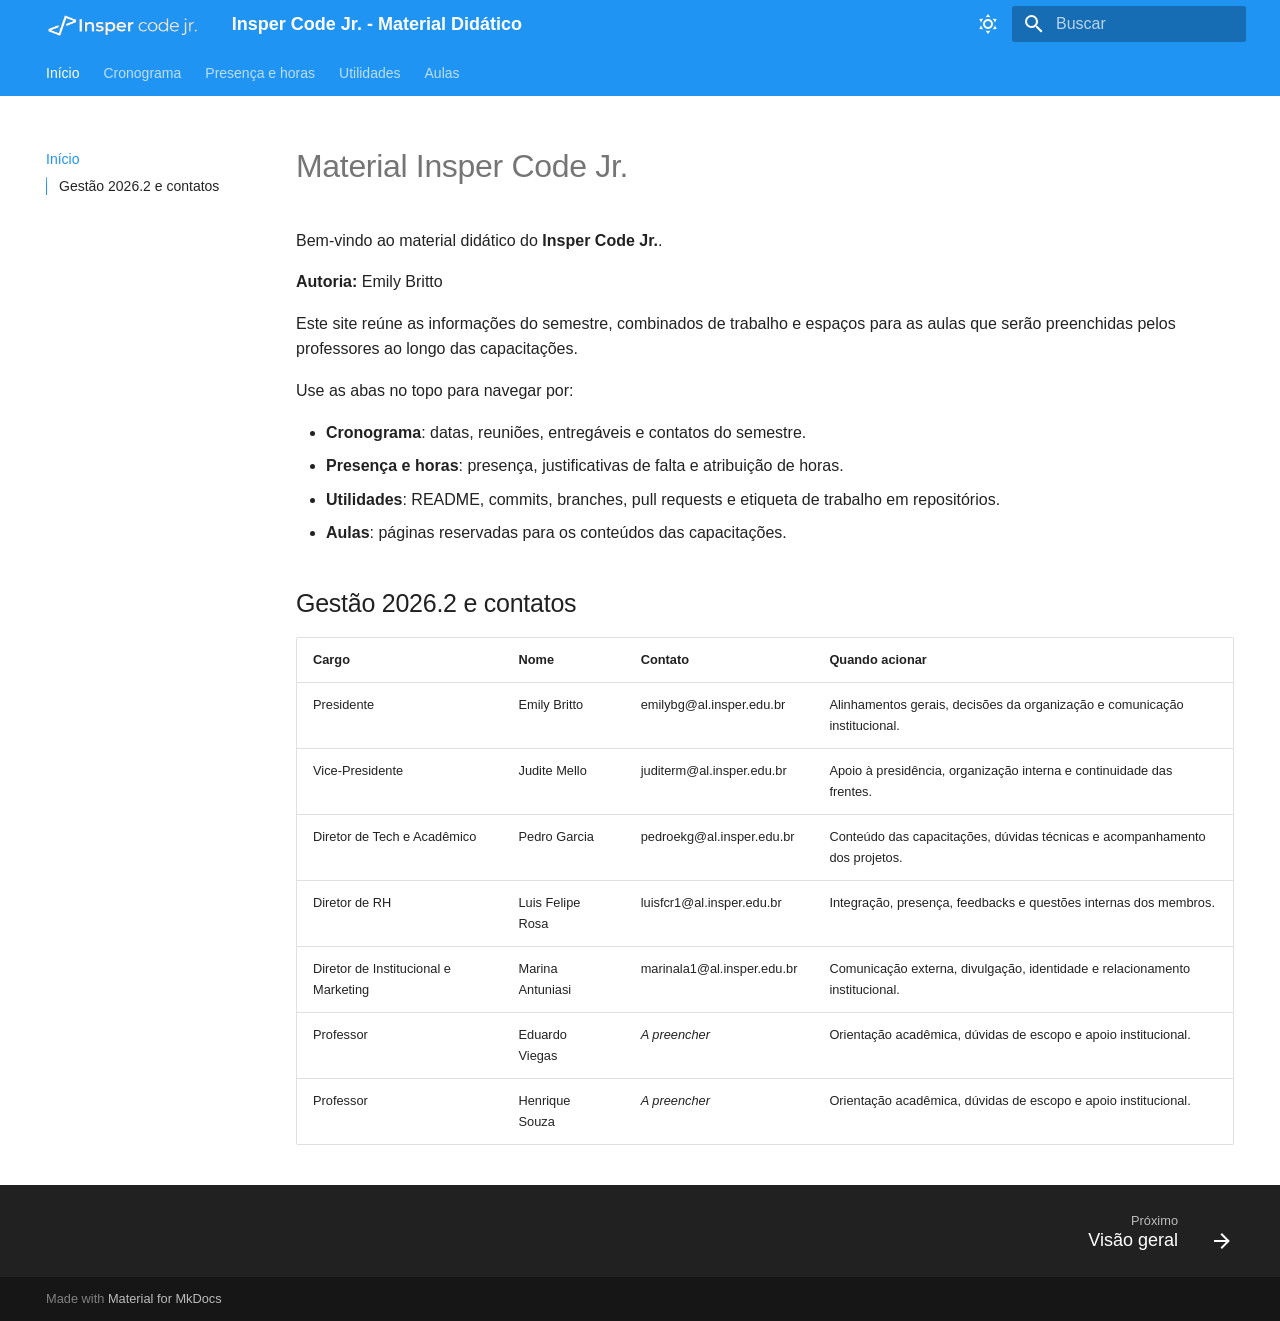
==== commit 0a596756: "Deployed a1b8256 with MkDocs version: 1.6.1" ====
--- a/index.html
+++ b/index.html
@@ -6,13 +6,15 @@
       <meta charset="utf-8">
       <meta name="viewport" content="width=device-width,initial-scale=1">
       
-        <meta name="description" content="Material didatico para os encontros da Insper Code Jr.">
+        <meta name="description" content="Material didático para os encontros da Insper Code Jr.">
       
       
         <meta name="author" content="Insper Code Jr.">
       
       
       
+      
+        <link rel="next" href="cronograma/">
       
       
         
@@ -23,7 +25,7 @@
     
     
       
-        <title>Insper Code Jr. - Apostilas</title>
+        <title>Insper Code Jr. - Material Didático</title>
       
     
     
@@ -68,7 +70,7 @@
     <div data-md-component="skip">
       
         
-        <a href="#apostilas-insper-code-jr" class="md-skip">
+        <a href="#material-insper-code-jr" class="md-skip">
           Pular para conteúdo
         </a>
       
@@ -82,7 +84,7 @@
 
 <header class="md-header" data-md-component="header">
   <nav class="md-header__inner md-grid" aria-label="Cabeçalho">
-    <a href="." title="Insper Code Jr. - Apostilas" class="md-header__button md-logo" aria-label="Insper Code Jr. - Apostilas" data-md-component="logo">
+    <a href="." title="Insper Code Jr. - Material Didático" class="md-header__button md-logo" aria-label="Insper Code Jr. - Material Didático" data-md-component="logo">
       
   <img src="img/back.png" alt="logo">
 
@@ -95,13 +97,13 @@
       <div class="md-header__ellipsis">
         <div class="md-header__topic">
           <span class="md-ellipsis">
-            Insper Code Jr. - Apostilas
+            Insper Code Jr. - Material Didático
           </span>
         </div>
         <div class="md-header__topic" data-md-component="header-topic">
           <span class="md-ellipsis">
             
-              Inicio
+              Início
             
           </span>
         </div>
@@ -210,7 +212,84 @@
   
     
   
-  Inicio
+  Início
+
+      </a>
+    </li>
+  
+
+      
+        
+  
+  
+  
+  
+    
+    
+      <li class="md-tabs__item">
+        <a href="cronograma/" class="md-tabs__link">
+          
+  
+  
+  Cronograma
+
+        </a>
+      </li>
+    
+  
+
+      
+        
+  
+  
+  
+  
+    <li class="md-tabs__item">
+      <a href="combinados/" class="md-tabs__link">
+        
+  
+  
+    
+  
+  Presença e horas
+
+      </a>
+    </li>
+  
+
+      
+        
+  
+  
+  
+  
+    <li class="md-tabs__item">
+      <a href="etiqueta/" class="md-tabs__link">
+        
+  
+  
+    
+  
+  Utilidades
+
+      </a>
+    </li>
+  
+
+      
+        
+  
+  
+  
+  
+    <li class="md-tabs__item">
+      <a href="aulas/" class="md-tabs__link">
+        
+  
+  
+    
+  
+  Aulas
 
       </a>
     </li>
@@ -241,12 +320,12 @@
 
 <nav class="md-nav md-nav--primary md-nav--lifted md-nav--integrated" aria-label="Navegação" data-md-level="0">
   <label class="md-nav__title" for="__drawer">
-    <a href="." title="Insper Code Jr. - Apostilas" class="md-nav__button md-logo" aria-label="Insper Code Jr. - Apostilas" data-md-component="logo">
+    <a href="." title="Insper Code Jr. - Material Didático" class="md-nav__button md-logo" aria-label="Insper Code Jr. - Material Didático" data-md-component="logo">
       
   <img src="img/back.png" alt="logo">
 
     </a>
-    Insper Code Jr. - Apostilas
+    Insper Code Jr. - Material Didático
   </label>
   
   <ul class="md-nav__list" data-md-scrollfix>
@@ -274,7 +353,7 @@
   <span class="md-ellipsis">
     
   
-    Inicio
+    Início
   
 
     
@@ -292,7 +371,7 @@
   <span class="md-ellipsis">
     
   
-    Inicio
+    Início
   
 
     
@@ -318,70 +397,216 @@
     <ul class="md-nav__list" data-md-component="toc" data-md-scrollfix>
       
         <li class="md-nav__item">
-  <a href="#nosso-jeito-de-aprender" class="md-nav__link">
+  <a href="#gestao-20262-e-contatos" class="md-nav__link">
     <span class="md-ellipsis">
       
-        Nosso jeito de aprender
+        Gestão 2026.2 e contatos
       
     </span>
   </a>
   
 </li>
       
-        <li class="md-nav__item">
-  <a href="#calendario-do-semestre" class="md-nav__link">
-    <span class="md-ellipsis">
-      
-        Calendário do semestre
-      
-    </span>
-  </a>
-  
-</li>
-      
-        <li class="md-nav__item">
-  <a href="#gestao-20262-e-contatos" class="md-nav__link">
-    <span class="md-ellipsis">
-      
-        Gestão 2026.2 e contatos
-      
-    </span>
-  </a>
-  
-</li>
-      
-        <li class="md-nav__item">
-  <a href="#primeiro-encontro-preparacao" class="md-nav__link">
-    <span class="md-ellipsis">
-      
-        Primeiro encontro: preparação
-      
-    </span>
-  </a>
-  
-    <nav class="md-nav" aria-label="Primeiro encontro: preparação">
-      <ul class="md-nav__list">
-        
-          <li class="md-nav__item">
-  <a href="#objetivos" class="md-nav__link">
-    <span class="md-ellipsis">
-      
-        Objetivos
-      
-    </span>
-  </a>
-  
-</li>
-        
-      </ul>
-    </nav>
-  
-</li>
-      
     </ul>
   
 </nav>
       
+    </li>
+  
+
+    
+      
+      
+  
+  
+  
+  
+    
+    
+    
+    
+      
+      
+        
+      
+    
+    
+    <li class="md-nav__item md-nav__item--nested">
+      
+        
+        
+        <input class="md-nav__toggle md-toggle " type="checkbox" id="__nav_2" >
+        
+          
+          <label class="md-nav__link" for="__nav_2" id="__nav_2_label" tabindex="0">
+            
+  
+  
+  <span class="md-ellipsis">
+    
+  
+    Cronograma
+  
+
+    
+  </span>
+  
+  
+
+            <span class="md-nav__icon md-icon"></span>
+          </label>
+        
+        <nav class="md-nav" data-md-level="1" aria-labelledby="__nav_2_label" aria-expanded="false">
+          <label class="md-nav__title" for="__nav_2">
+            <span class="md-nav__icon md-icon"></span>
+            
+  
+    Cronograma
+  
+
+          </label>
+          <ul class="md-nav__list" data-md-scrollfix>
+            
+              
+                
+  
+  
+  
+  
+    <li class="md-nav__item">
+      <a href="cronograma/" class="md-nav__link">
+        
+  
+  
+  <span class="md-ellipsis">
+    
+  
+    Visão geral
+  
+
+    
+  </span>
+  
+  
+
+      </a>
+    </li>
+  
+
+              
+            
+              
+                
+  
+  
+  
+  
+    <li class="md-nav__item">
+      <a href="reunioes/" class="md-nav__link">
+        
+  
+  
+  <span class="md-ellipsis">
+    
+  
+    Entregáveis por reunião
+  
+
+    
+  </span>
+  
+  
+
+      </a>
+    </li>
+  
+
+              
+            
+          </ul>
+        </nav>
+      
+    </li>
+  
+
+    
+      
+      
+  
+  
+  
+  
+    <li class="md-nav__item">
+      <a href="combinados/" class="md-nav__link">
+        
+  
+  
+  <span class="md-ellipsis">
+    
+  
+    Presença e horas
+  
+
+    
+  </span>
+  
+  
+
+      </a>
+    </li>
+  
+
+    
+      
+      
+  
+  
+  
+  
+    <li class="md-nav__item">
+      <a href="etiqueta/" class="md-nav__link">
+        
+  
+  
+  <span class="md-ellipsis">
+    
+  
+    Utilidades
+  
+
+    
+  </span>
+  
+  
+
+      </a>
+    </li>
+  
+
+    
+      
+      
+  
+  
+  
+  
+    <li class="md-nav__item">
+      <a href="aulas/" class="md-nav__link">
+        
+  
+  
+  <span class="md-ellipsis">
+    
+  
+    Aulas
+  
+
+    
+  </span>
+  
+  
+
+      </a>
     </li>
   
 
@@ -403,93 +628,21 @@
 
 
 
-<h1 id="apostilas-insper-code-jr">Apostilas Insper Code Jr.<a class="headerlink" href="#apostilas-insper-code-jr" title="Permanent link">&para;</a></h1>
-<p>Bem-vindo ao material didático do <strong>Insper Code Jr.</strong>! Estas apostilas foram
-pensadas para apoiar os encontros práticos do semestre, com explicações
-curtas, exercícios guiados e espaço para que cada estudante construa algo
-funcionando ao longo da aula.</p>
-<div class="admonition tip">
-<p class="admonition-title">Como usar este material</p>
-<p>Leia a seção do encontro <strong>antes</strong> da atividade, acompanhe o roteiro
-durante a oficina e volte aos exemplos depois para revisar conceitos ou
-terminar exercícios pendentes.</p>
-</div>
-<h2 id="nosso-jeito-de-aprender">Nosso jeito de aprender<a class="headerlink" href="#nosso-jeito-de-aprender" title="Permanent link">&para;</a></h2>
-<p>A Insper Code Jr. trabalha com <strong>aprendizado ativo</strong>: em vez de separar
-teoria e prática, cada encontro apresenta um conteúdo que pode ser aplicado
-diretamente no seu projeto ao longo do semestre.</p>
-<h2 id="calendario-do-semestre">Calendário do semestre<a class="headerlink" href="#calendario-do-semestre" title="Permanent link">&para;</a></h2>
-<table>
-<thead>
-<tr>
-<th>Data</th>
-<th>Encontro</th>
-<th>Conteúdo</th>
-</tr>
-</thead>
-<tbody>
-<tr>
-<td>28/08</td>
-<td>Reunião inaugural</td>
-<td>Apresentação do Code, combinados do semestre, formato das apostilas e alinhamento inicial da turma.</td>
-</tr>
-<tr>
-<td>01/09</td>
-<td>Capacitação 1</td>
-<td><strong>Engenharia de Software &amp; Git</strong> — branches, commits, pull requests, code review, README, documentação e boas práticas.</td>
-</tr>
-<tr>
-<td>08/09</td>
-<td>Capacitação 2</td>
-<td><strong>Projetos Ágeis &amp; Requisitos</strong> — Scrum, Agile, Design Thinking, requisitos funcionais e não funcionais, user stories, critérios de aceite, casos de uso e transformação de problema em backlog.</td>
-</tr>
-<tr>
-<td>11/09</td>
-<td>Reunião intermediária</td>
-<td>Acompanhamento dos projetos e feedback das primeiras entregas.</td>
-</tr>
-<tr>
-<td>17/09 – 04/10</td>
-<td><em>Atividades suspensas</em></td>
-<td>Pausa durante as semanas de prova.</td>
-</tr>
-<tr>
-<td>05/10</td>
-<td>Reunião intermediária</td>
-<td>Retomada depois das provas e alinhamento das entregas práticas.</td>
-</tr>
-<tr>
-<td>06/10</td>
-<td>Capacitação 3</td>
-<td><strong>Web, APIs &amp; Redes</strong> — arquitetura cliente-servidor, HTTP/HTTPS, DNS, TCP/IP, REST, JSON, métodos HTTP, status codes, headers, autenticação, CORS e noções de segurança.</td>
-</tr>
-<tr>
-<td>13/10</td>
-<td>Capacitação 4</td>
-<td><strong>Arquitetura, Docker &amp; Deploy</strong> — arquitetura em camadas, UML essencial, Docker, containers, variáveis de ambiente, cloud/AWS, deploy e introdução a CI/CD.</td>
-</tr>
-<tr>
-<td>20/10</td>
-<td>Capacitação 5</td>
-<td><strong>IA Aplicada ao Desenvolvimento</strong> — LLMs, tokens e contexto, prompting, APIs de IA, structured outputs, embeddings, RAG, agentes e ferramentas de coding assistido.</td>
-</tr>
-<tr>
-<td>27/10</td>
-<td>Capacitação 6</td>
-<td><strong>Qualidade, Segurança &amp; Manutenibilidade</strong> — testes, segurança básica, secrets, logs, observabilidade, GitHub Actions/CI/CD, revisão arquitetural, dívida técnica e decisões técnicas.</td>
-</tr>
-<tr>
-<td>30/10</td>
-<td>Reunião final</td>
-<td>Fechamento do semestre, apresentações finais dos projetos e feedbacks.</td>
-</tr>
-</tbody>
-</table>
+<h1 id="material-insper-code-jr">Material Insper Code Jr.<a class="headerlink" href="#material-insper-code-jr" title="Permanent link">&para;</a></h1>
+<p>Bem-vindo ao material didático do <strong>Insper Code Jr.</strong>.</p>
+<p><strong>Autoria:</strong> Emily Britto</p>
+<p>Este site reúne as informações do semestre, combinados de trabalho e espaços
+para as aulas que serão preenchidas pelos professores ao longo das
+capacitações.</p>
+<p>Use as abas no topo para navegar por:</p>
+<ul>
+<li><strong>Cronograma</strong>: datas, reuniões, entregáveis e contatos do semestre.</li>
+<li><strong>Presença e horas</strong>: presença, justificativas de falta e atribuição de horas.</li>
+<li><strong>Utilidades</strong>: README, commits, branches, pull requests e etiqueta de
+  trabalho em repositórios.</li>
+<li><strong>Aulas</strong>: páginas reservadas para os conteúdos das capacitações.</li>
+</ul>
 <h2 id="gestao-20262-e-contatos">Gestão 2026.2 e contatos<a class="headerlink" href="#gestao-20262-e-contatos" title="Permanent link">&para;</a></h2>
-<p>Esta área reúne os contatos da gestão do Insper Code Jr. e dos professores
-responsáveis. Preencha a coluna de contato com o canal mais adequado para
-cada pessoa (e-mail institucional, WhatsApp ou outro meio combinado com a
-turma).</p>
 <table>
 <thead>
 <tr>
@@ -509,25 +662,25 @@
 <tr>
 <td>Vice-Presidente</td>
 <td>Judite Mello</td>
-<td><em>A preencher</em></td>
+<td>juditerm@al.insper.edu.br</td>
 <td>Apoio à presidência, organização interna e continuidade das frentes.</td>
 </tr>
 <tr>
 <td>Diretor de Tech e Acadêmico</td>
 <td>Pedro Garcia</td>
-<td><em>A preencher</em></td>
+<td>pedroekg@al.insper.edu.br</td>
 <td>Conteúdo das capacitações, dúvidas técnicas e acompanhamento dos projetos.</td>
 </tr>
 <tr>
 <td>Diretor de RH</td>
 <td>Luis Felipe Rosa</td>
-<td><em>A preencher</em></td>
+<td>luisfcr1@al.insper.edu.br</td>
 <td>Integração, presença, feedbacks e questões internas dos membros.</td>
 </tr>
 <tr>
 <td>Diretor de Institucional e Marketing</td>
 <td>Marina Antuniasi</td>
-<td><em>A preencher</em></td>
+<td>marinala1@al.insper.edu.br</td>
 <td>Comunicação externa, divulgação, identidade e relacionamento institucional.</td>
 </tr>
 <tr>
@@ -544,27 +697,6 @@
 </tr>
 </tbody>
 </table>
-<h2 id="primeiro-encontro-preparacao">Primeiro encontro: preparação<a class="headerlink" href="#primeiro-encontro-preparacao" title="Permanent link">&para;</a></h2>
-<p>O primeiro encontro organiza o ponto de partida da turma. O objetivo é
-alinhar o ambiente de trabalho, apresentar o formato das oficinas e garantir
-que todos consigam rodar um primeiro projeto localmente.</p>
-<h3 id="objetivos">Objetivos<a class="headerlink" href="#objetivos" title="Permanent link">&para;</a></h3>
-<p>Ao fim deste encontro, você deve conseguir:</p>
-<ul>
-<li>[x] Explicar como as apostilas serão usadas durante o semestre.</li>
-<li>[x] Abrir um terminal e navegar pelas pastas do projeto.</li>
-<li>[x] Verificar se as ferramentas básicas estão instaladas.</li>
-</ul>
-<details class="question">
-<summary>Ferramentas básicas — o que preciso ter instalado?</summary>
-<ul>
-<li><strong>Git</strong> — controle de versão</li>
-<li><strong>VS Code</strong> (ou editor de sua preferência)</li>
-<li><strong>Python 3</strong> ou <strong>Node.js</strong>, dependendo do projeto do encontro</li>
-<li>Uma conta ativa no <strong>GitHub</strong></li>
-</ul>
-<p>Se tiver dúvidas em como instalar algo, procure a diretoria de Tech durante o encontro.</p>
-</details>
 
 
 
@@ -595,6 +727,28 @@
       
         <footer class="md-footer">
   
+    
+      
+      <nav class="md-footer__inner md-grid" aria-label="Rodapé" >
+        
+        
+          
+          <a href="cronograma/" class="md-footer__link md-footer__link--next" aria-label="Próximo: Visão geral">
+            <div class="md-footer__title">
+              <span class="md-footer__direction">
+                Próximo
+              </span>
+              <div class="md-ellipsis">
+                Visão geral
+              </div>
+            </div>
+            <div class="md-footer__button md-icon">
+              
+              <svg xmlns="http://www.w3.org/2000/svg" viewBox="0 0 24 24"><path d="M4 11v2h12l-5.5 5.5 1.42 1.42L19.84 12l-7.92-7.92L10.5 5.5 16 11z"/></svg>
+            </div>
+          </a>
+        
+      </nav>
     
   
   <div class="md-footer-meta md-typeset">
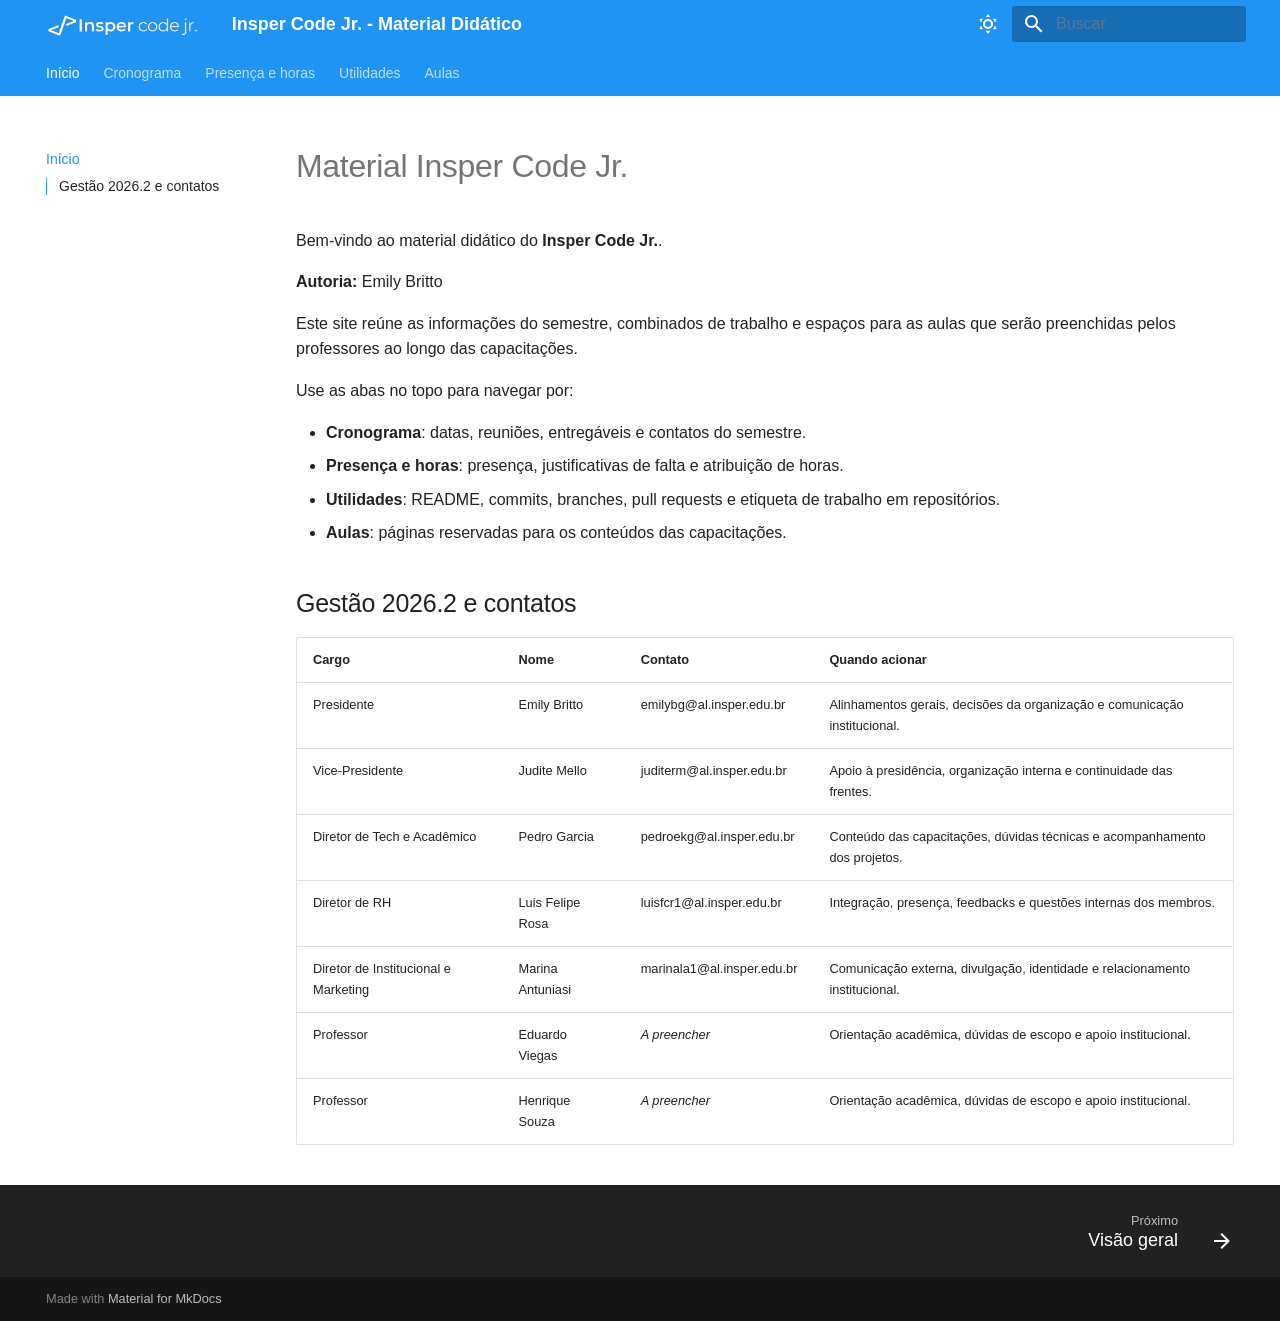
==== commit 471a1de7: "Deployed 94d475a with MkDocs version: 1.6.1" ====
--- a/index.html
+++ b/index.html
@@ -44,6 +44,8 @@
     
       
     
+    
+      <link rel="stylesheet" href="assets/stylesheets/toc-dropdown.css">
     
     <script>__md_scope=new URL(".",location),__md_hash=e=>[...e].reduce(((e,_)=>(e<<5)-e+_.charCodeAt(0)),0),__md_get=(e,_=localStorage,t=__md_scope)=>JSON.parse(_.getItem(t.pathname+"."+e)),__md_set=(e,_,t=localStorage,a=__md_scope)=>{try{t.setItem(a.pathname+"."+e,JSON.stringify(_))}catch(e){}}</script>
     
@@ -781,6 +783,8 @@
     
       <script src="assets/javascripts/bundle.d7400e89.min.js"></script>
       
+        <script src="assets/javascripts/toc-dropdown.js"></script>
+      
     
   </body>
 </html>
--- a/assets/stylesheets/toc-dropdown.css
+++ b/assets/stylesheets/toc-dropdown.css
@@ -0,0 +1,30 @@
+.md-nav--secondary .toc-dropdown-toggle {
+  align-items: center;
+  cursor: pointer;
+  gap: 0.25rem;
+}
+
+.md-nav--secondary .toc-dropdown-toggle > .md-ellipsis {
+  flex: 1 1 auto;
+}
+
+.md-nav--secondary .toc-dropdown-icon {
+  border-bottom: 0.1rem solid currentcolor;
+  border-right: 0.1rem solid currentcolor;
+  display: inline-block;
+  flex: 0 0 auto;
+  height: 0.45rem;
+  margin-left: auto;
+  opacity: 0.72;
+  transform: rotate(45deg);
+  transition: transform 160ms ease;
+  width: 0.45rem;
+}
+
+.md-nav--secondary .toc-dropdown-item:not(.toc-dropdown-collapsed) > .toc-dropdown-toggle .toc-dropdown-icon {
+  transform: rotate(-135deg);
+}
+
+.md-nav--secondary .toc-dropdown-item.toc-dropdown-collapsed > .md-nav {
+  display: none;
+}
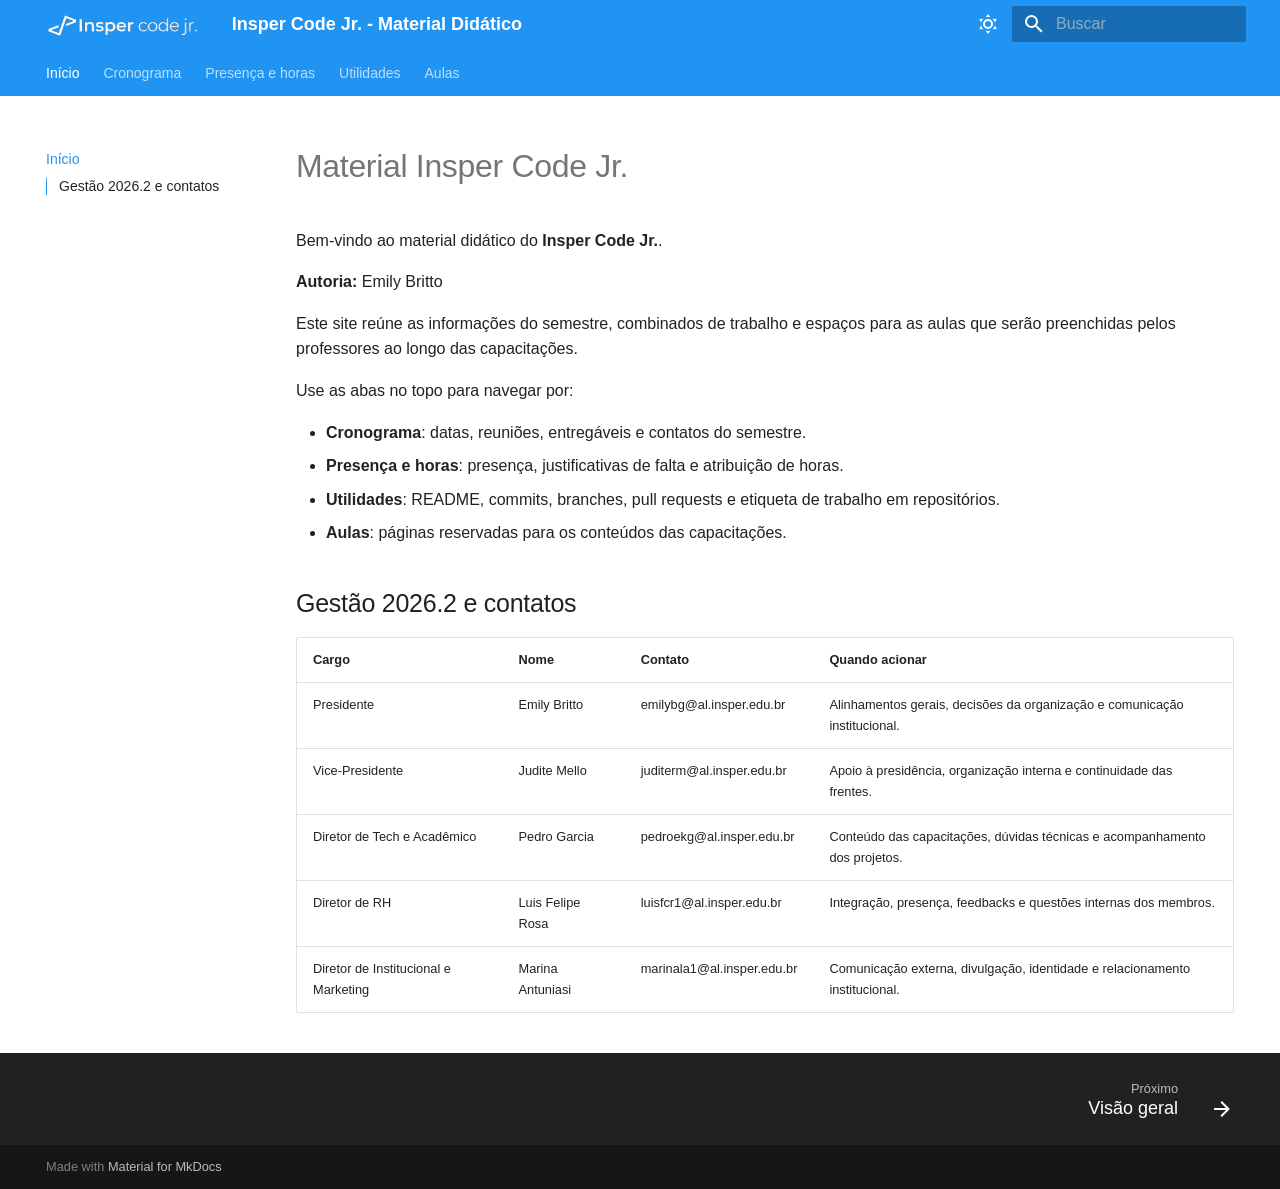
==== commit 0caa81f7: "Deployed 39ca73d with MkDocs version: 1.6.1" ====
--- a/index.html
+++ b/index.html
@@ -685,18 +685,6 @@
 <td>marinala1@al.insper.edu.br</td>
 <td>Comunicação externa, divulgação, identidade e relacionamento institucional.</td>
 </tr>
-<tr>
-<td>Professor</td>
-<td>Eduardo Viegas</td>
-<td><em>A preencher</em></td>
-<td>Orientação acadêmica, dúvidas de escopo e apoio institucional.</td>
-</tr>
-<tr>
-<td>Professor</td>
-<td>Henrique Souza</td>
-<td><em>A preencher</em></td>
-<td>Orientação acadêmica, dúvidas de escopo e apoio institucional.</td>
-</tr>
 </tbody>
 </table>
 
